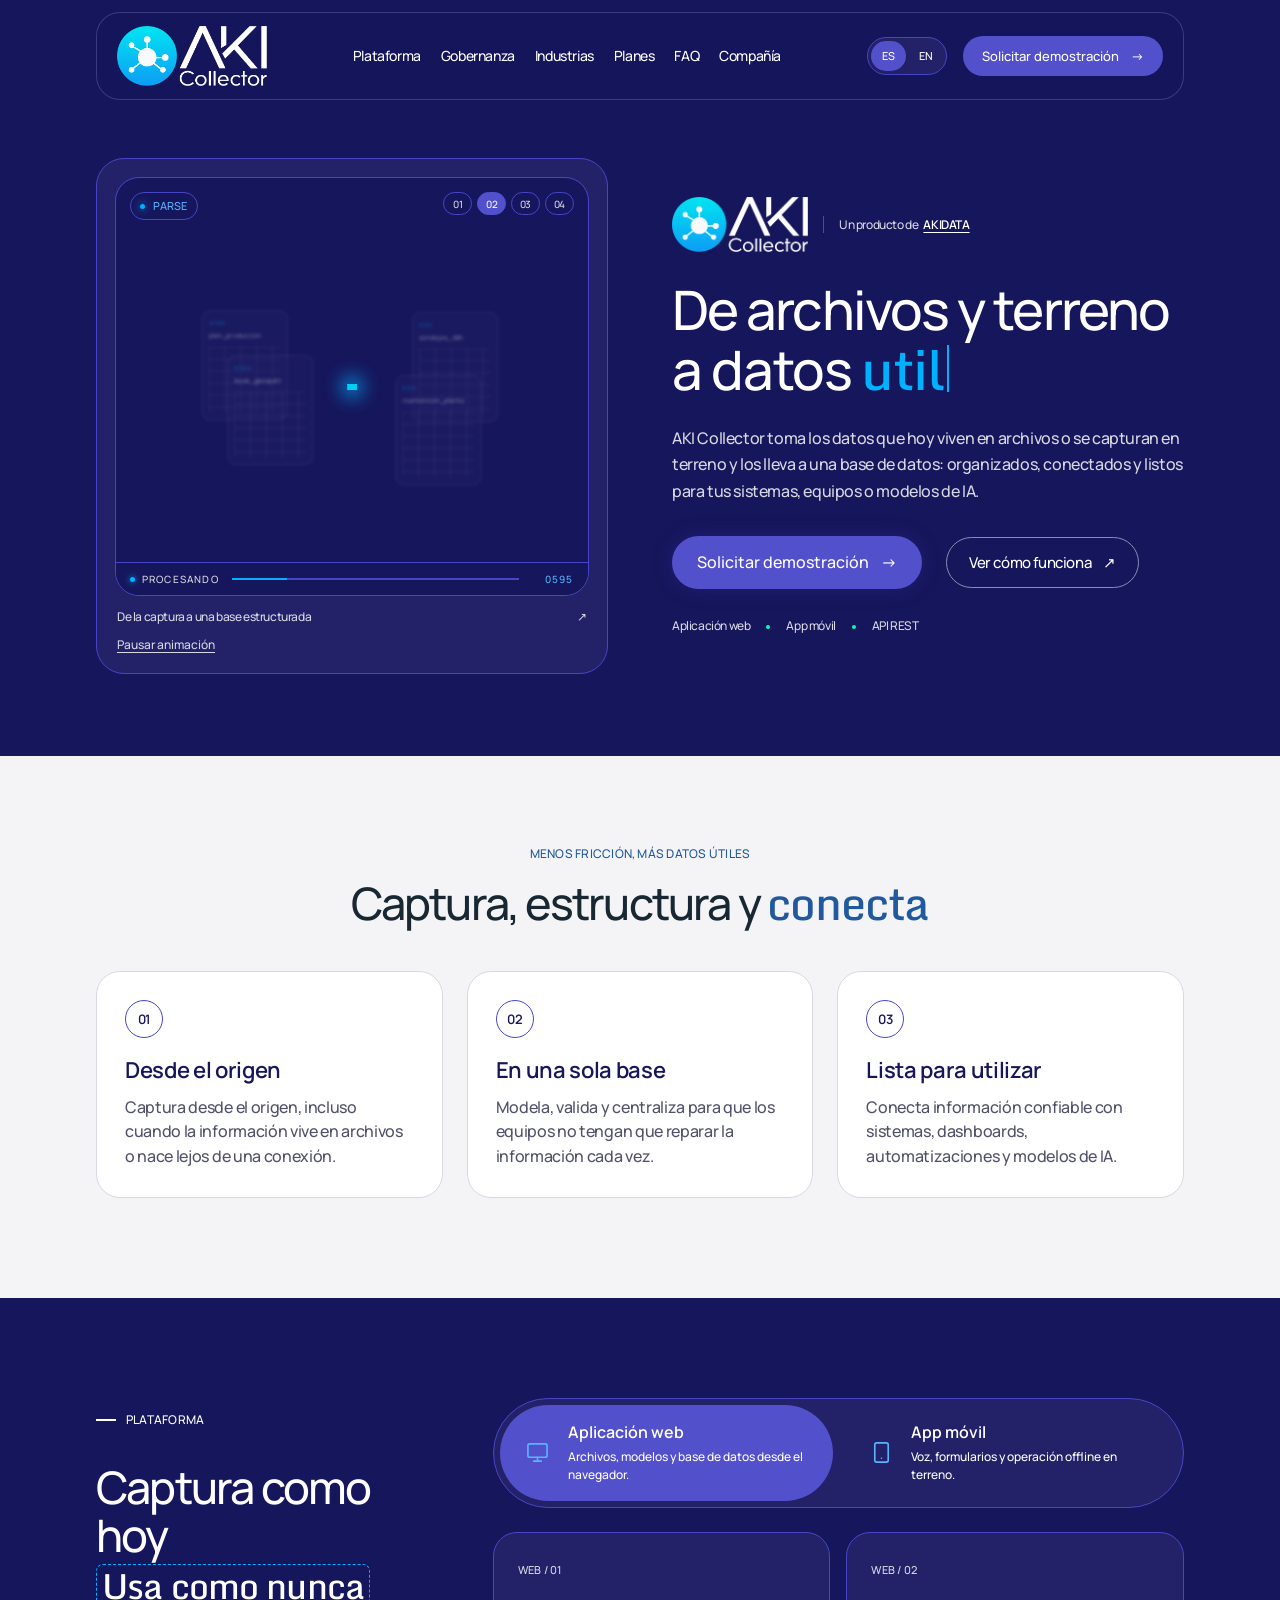
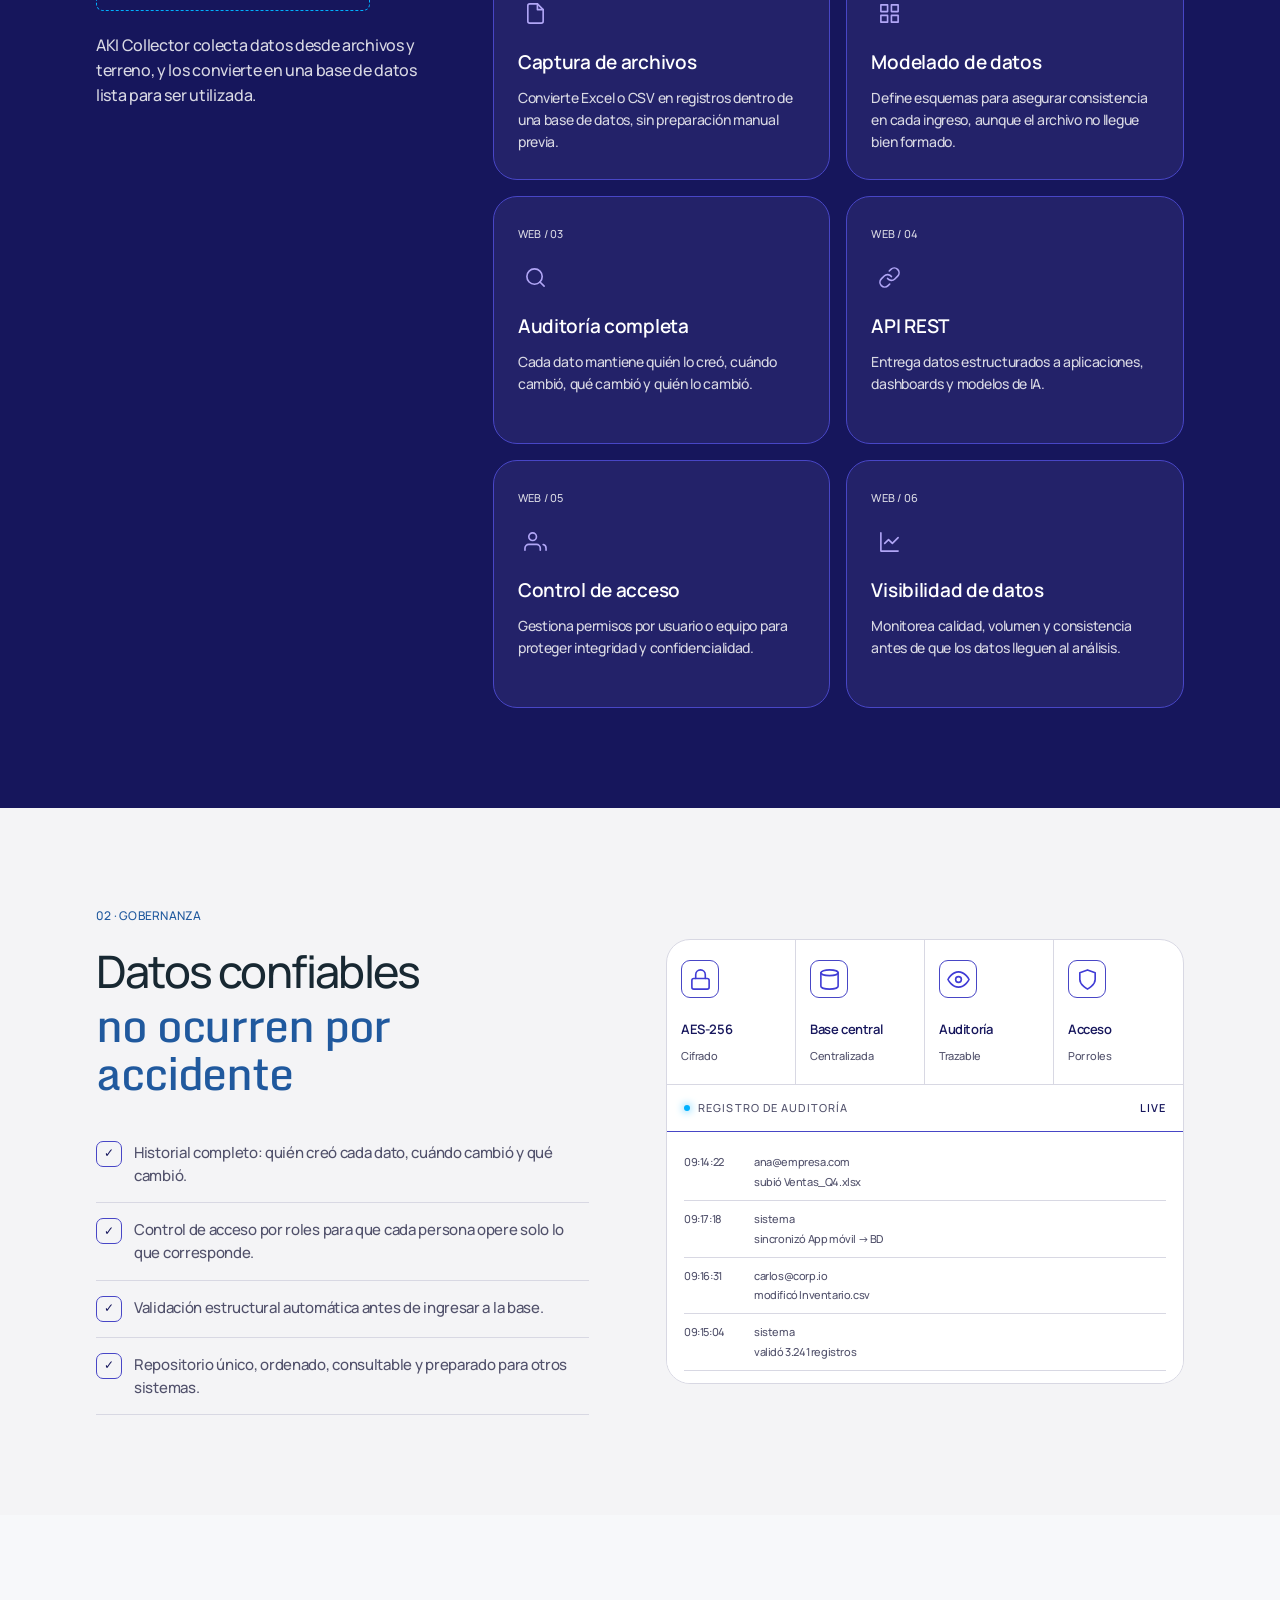
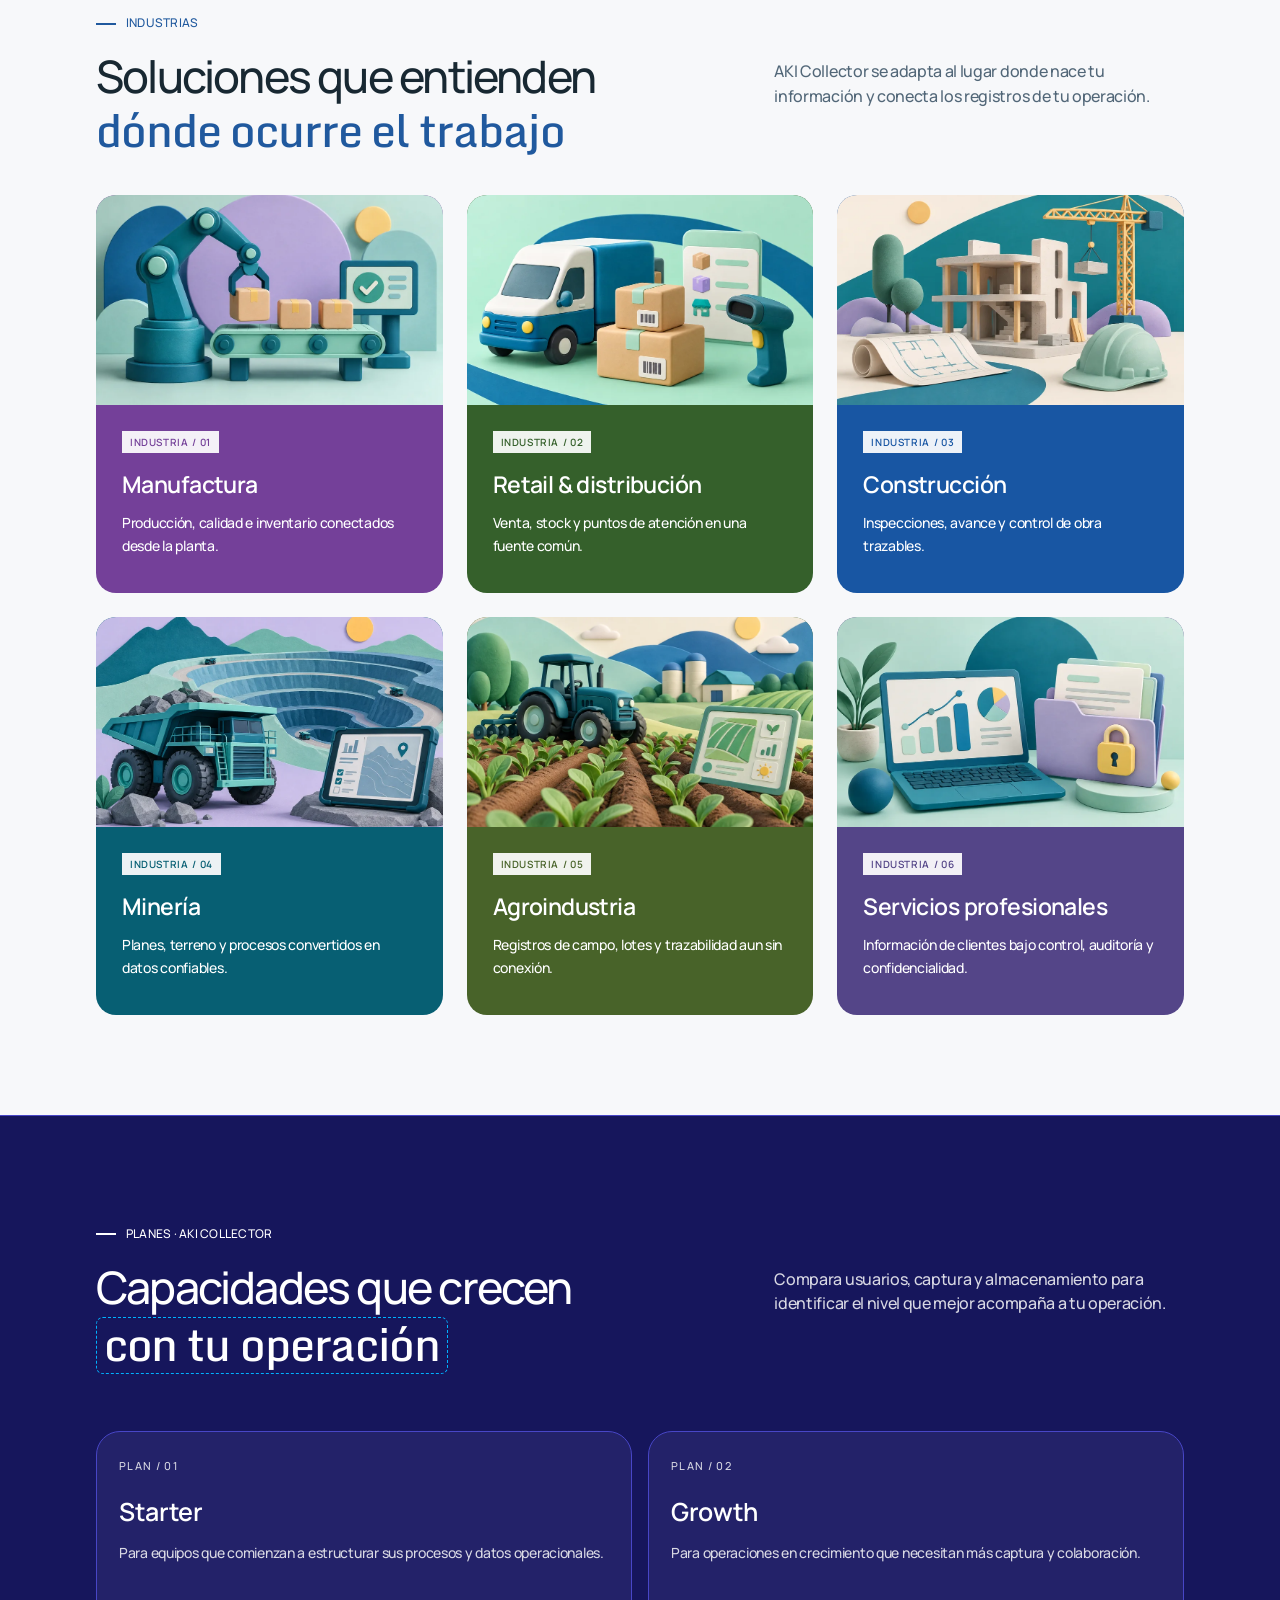
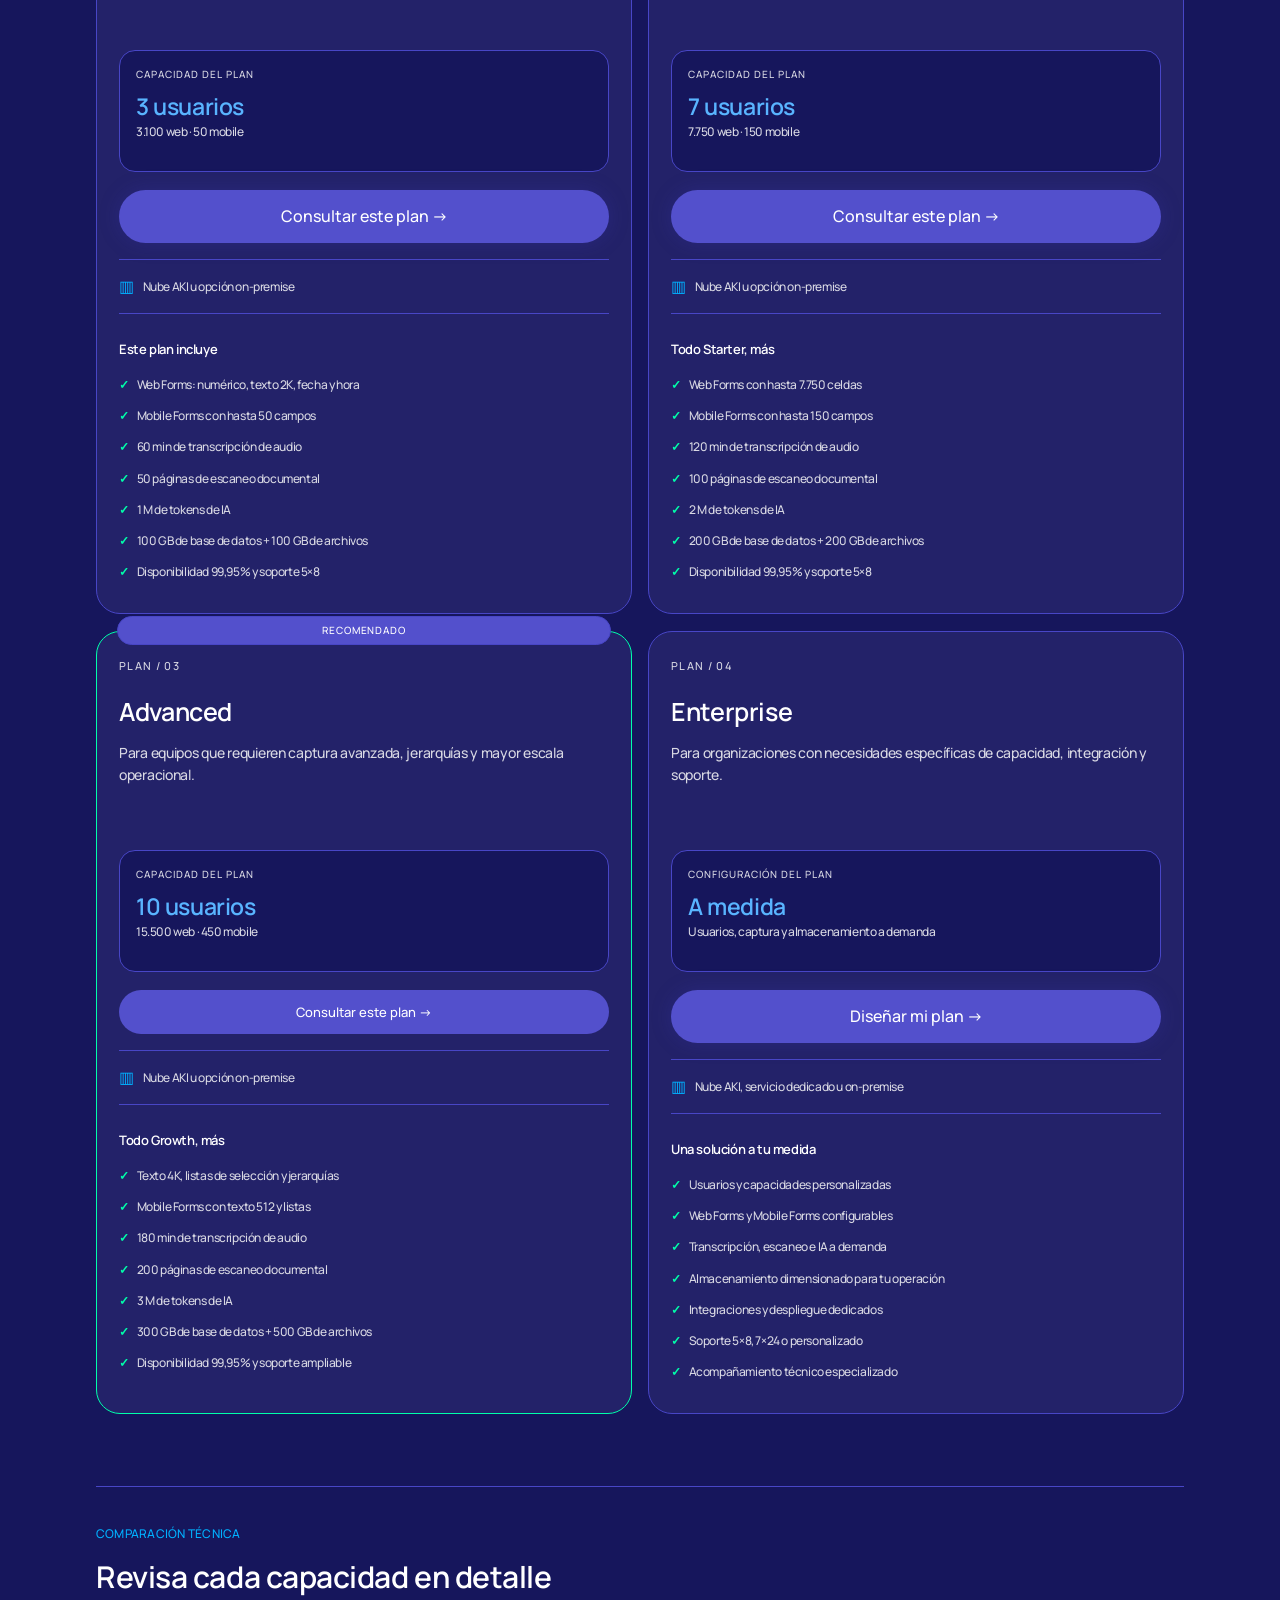
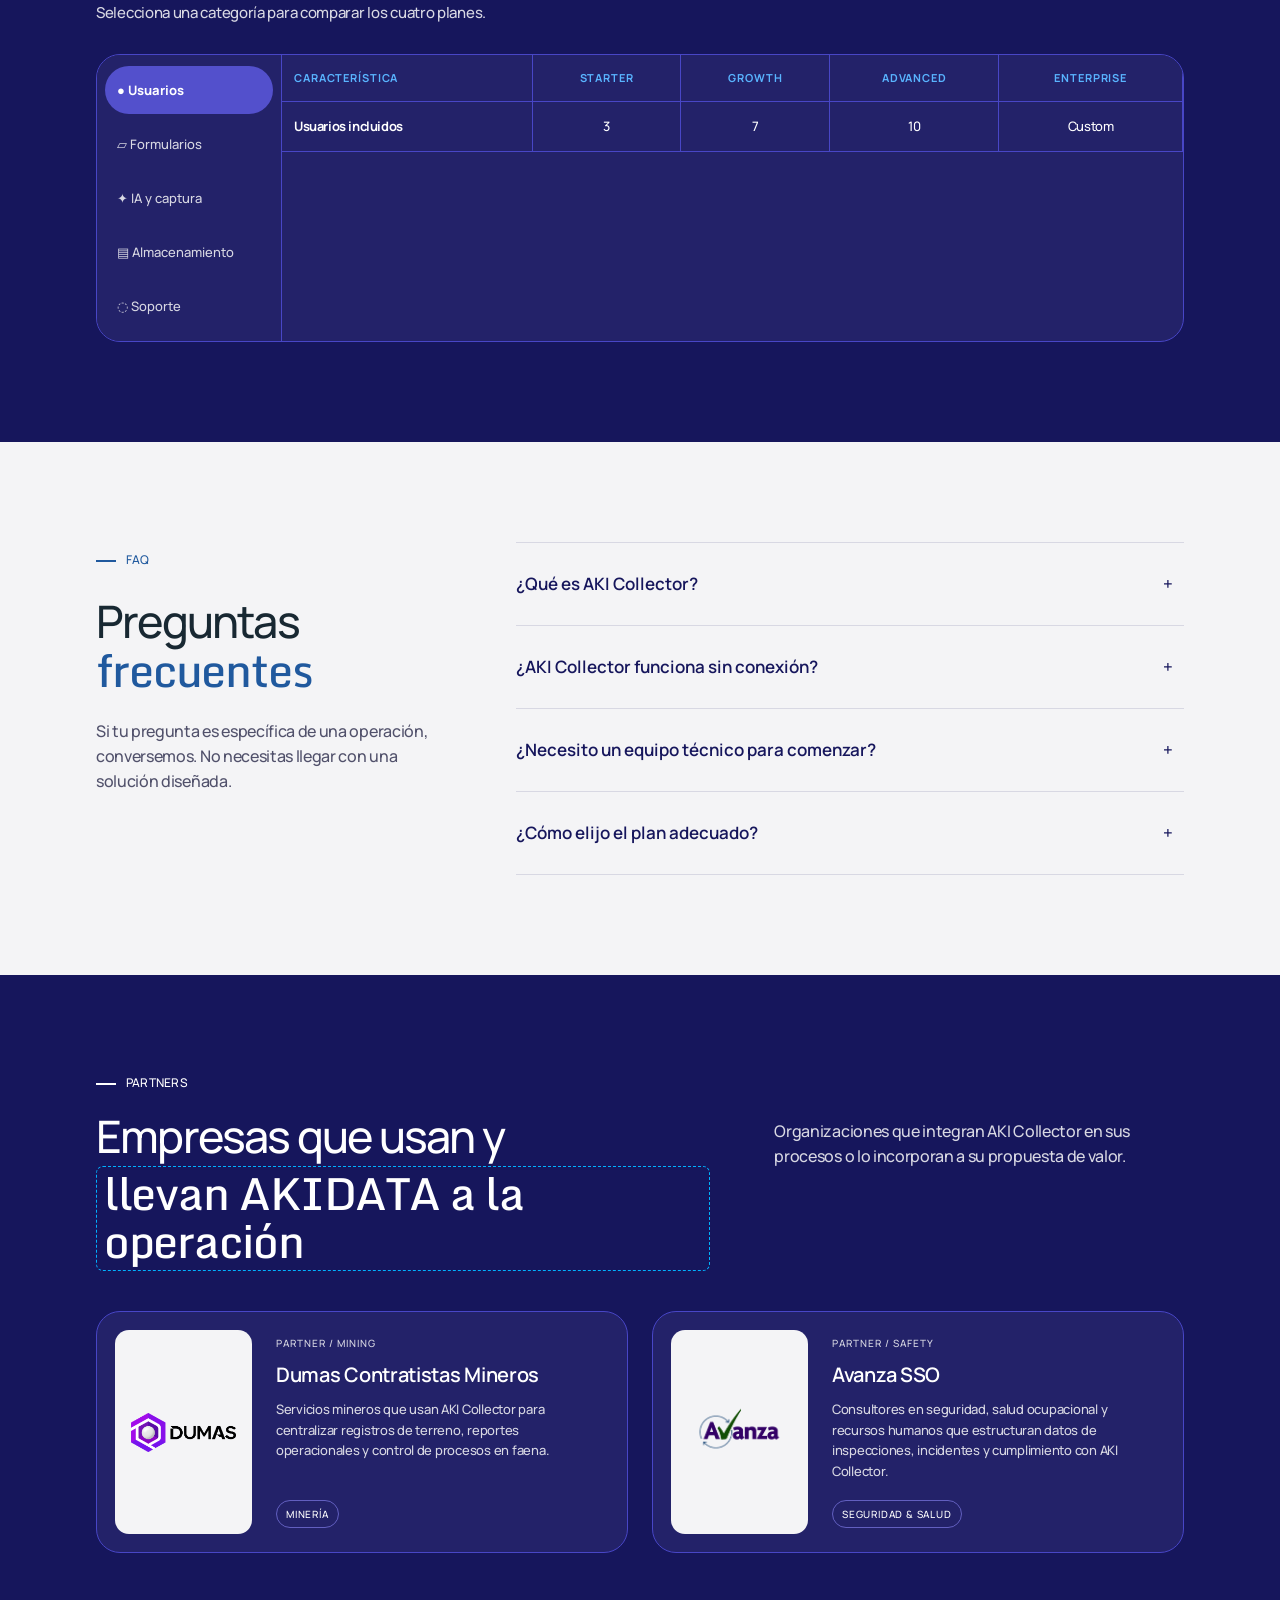
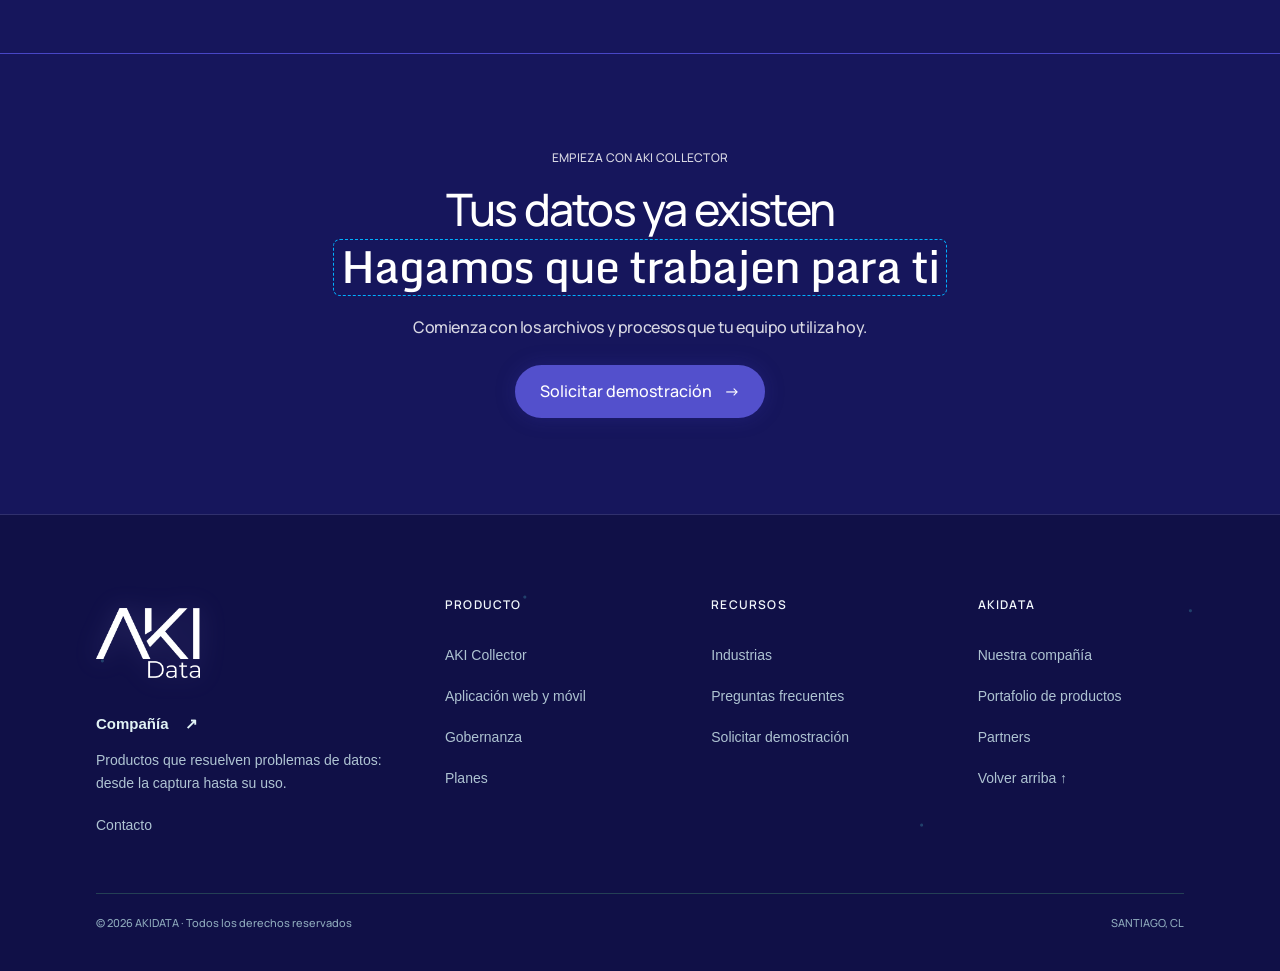
==== index.html @ 46a47e28 "readme" ====
<!DOCTYPE html>
<!-- AKIDATA v21 · Product-first · DESIGN 4 / Impilo adaptation -->
<html lang="es" data-lang="es" data-theme="mixed" data-version="v21"><head><meta charset="UTF-8"/><meta name="viewport" content="width=device-width,initial-scale=1"/><title>AKI Collector — De archivos y terreno a datos utilizables</title><meta name="description" content="AKI Collector convierte archivos y registros de terreno en una base de datos estructurada. Aplicación web y móvil, captura offline, gobernanza y planes para tu operación."/><meta name="theme-color" content="#16165c"/><meta property="og:title" content="AKI Collector · AKIDATA"/><meta property="og:type" content="website"/><meta property="og:image" content="./assets/akidata-og.png"/><link rel="icon" href="./assets/collector-favicon.svg"/><link rel="stylesheet" href="./assets/site-base.css"/><link rel="stylesheet" href="./assets/site-v18.css"/><link rel="stylesheet" href="./assets/site-v19.css"/><link rel="stylesheet" href="./assets/site-v20.css"/><link rel="stylesheet" href="./assets/site-v21.css"/></head>
<body class="product-page"><a class="skip-link" href="#mainContent"><span class="es">Saltar al contenido</span><span class="en">Skip to content</span></a><nav class="site-nav" id="siteNav" aria-label="Navegación principal / Main navigation">
  <a class="product-brand" href="#home" aria-label="AKI Collector · Inicio / Home"><img src="./assets/logo-white.png" alt="AKI Collector" width="150" height="62"/></a>
  <ul class="nav-links">
    <li><a class="nav-link" href="#platform"><span class="es">Plataforma</span><span class="en">Platform</span></a></li>
    <li><a class="nav-link" href="#governance"><span class="es">Gobernanza</span><span class="en">Governance</span></a></li>
    <li><a class="nav-link" href="#industries"><span class="es">Industrias</span><span class="en">Industries</span></a></li>
    <li><a class="nav-link" href="#plans"><span class="es">Planes</span><span class="en">Plans</span></a></li>
    <li><a class="nav-link" href="#faq">FAQ</a></li>
    <li><a class="nav-link" href="./company.html"><span class="es">Compañía</span><span class="en">Company</span></a></li>
  </ul>
  <div class="nav-actions"><div class="lang-toggle" aria-label="Idioma / Language"><button type="button" data-set-lang="es" aria-pressed="true">ES</button><button type="button" data-set-lang="en" aria-pressed="false">EN</button></div><button class="button button-green" type="button" data-open-contact><span class="es">Solicitar demostración</span><span class="en">Request a demo</span> <span aria-hidden="true">→</span></button><button class="mobile-toggle" id="mobileToggle" type="button" aria-expanded="false" aria-controls="mobileMenu" aria-label="Abrir menú / Open menu"><span></span><span></span></button></div>
  <span class="nav-progress" aria-hidden="true"><span id="navProgress"></span></span>
</nav>
<div class="mobile-menu" id="mobileMenu" hidden><div class="mobile-menu-head"><img src="./assets/logo-white.png" alt="AKI Collector"/><button type="button" id="mobileClose" aria-label="Cerrar menú / Close menu">×</button></div><div class="mobile-menu-links"><a href="#platform"><span class="es">Plataforma</span><span class="en">Platform</span> →</a><a href="#governance"><span class="es">Gobernanza</span><span class="en">Governance</span> →</a><a href="#industries"><span class="es">Industrias</span><span class="en">Industries</span> →</a><a href="#plans"><span class="es">Planes</span><span class="en">Plans</span> →</a><a href="#faq"><span class="es">FAQ</span><span class="en">FAQ</span> →</a><a href="./company.html"><span class="es">Compañía · AKIDATA</span><span class="en">Company · AKIDATA</span> →</a><a href="#partners">Partners →</a></div><button class="button button-green" type="button" data-open-contact><span class="es">Solicitar demostración</span><span class="en">Request a demo</span> <span aria-hidden="true">→</span></button></div><main id="mainContent"><section class="product-hero dark-section" id="home"><div class="page-wide hero-layout"><div class="hero-message"><div class="product-signature"><img src="./assets/logo-white.png" alt="AKI Collector"/><span><span class="es">Un producto de</span><span class="en">A product by</span> <a href="./company.html">AKIDATA</a></span></div><h1><span class="es">De archivos y terreno <em>a datos <span class="typewriter-word is-resting" data-word="utilizables"><span class="typewriter-reserve" aria-hidden="true">utilizables</span><span class="typewriter-output" aria-hidden="true">utilizables</span><span class="typewriter-accessible">utilizables</span></span></em></span><span class="en">From files and field work <em>to <span class="typewriter-word is-resting" data-word="usable"><span class="typewriter-reserve" aria-hidden="true">usable</span><span class="typewriter-output" aria-hidden="true">usable</span><span class="typewriter-accessible">usable</span></span> data</em></span></h1><p><span class="es">AKI Collector toma los datos que hoy viven en archivos o se capturan en terreno y los lleva a una base de datos: organizados, conectados y listos para tus sistemas, equipos o modelos de IA.</span><span class="en">AKI Collector takes data that lives in files or is captured in the field and moves it into a database: organized, connected, and ready for your systems, teams, or AI models.</span></p><div class="hero-actions"><button class="button button-green" type="button" data-open-contact><span class="es">Solicitar demostración</span><span class="en">Request a demo</span> <span aria-hidden="true">→</span></button><a class="text-link" href="#platform"><span class="es">Ver cómo funciona</span><span class="en">See how it works</span> <span aria-hidden="true">↗</span></a></div><div class="hero-capabilities"><span><span class="es">Aplicación web</span><span class="en">Web application</span></span><span><span class="es">App móvil</span><span class="en">Mobile app</span></span><span>API REST</span></div></div><div class="product-showcase"><div class="hero-anim reveal" id="heroAnim" aria-hidden="true">
          <div class="ha-frame">
            <div class="ha-tag"><span class="dot"></span><span id="haTagText">caos</span></div>
            <div class="ha-timeline"><div class="ha-tl-step" data-step="0"><span>01</span></div><div class="ha-tl-step" data-step="1"><span>02</span></div><div class="ha-tl-step" data-step="2"><span>03</span></div><div class="ha-tl-step" data-step="3"><span>04</span></div></div>
            <div class="ha-stage phase-0">
              <div class="ha-files"><div class="ha-file f1"><span class="ha-file-ext">xlsx</span><span class="ha-file-name">plan_produccion</span><div class="ha-file-grid"></div></div><div class="ha-file f2"><span class="ha-file-ext">csv</span><span class="ha-file-name">sondajes_ddh</span><div class="ha-file-grid"></div></div><div class="ha-file f3"><span class="ha-file-ext">xlsx</span><span class="ha-file-name">leyes_geoquim</span><div class="ha-file-grid"></div></div><div class="ha-file f4"><span class="ha-file-ext">csv</span><span class="ha-file-name">mantencion_planta</span><div class="ha-file-grid"></div></div><div class="ha-file f5"><span class="ha-file-ext">xlsx</span><span class="ha-file-name">tronaduras</span><div class="ha-file-grid"></div></div></div>
              <div class="ha-cells"></div>
              <div class="ha-table"><div class="ha-table-head"><div>id</div><div>registro</div><div>valor</div><div>área</div></div><div class="ha-table-body" id="haTableBody"></div><div class="ha-scan"></div></div>
              <div class="ha-core"></div>
            </div>
            <div class="ha-status"><div class="ha-status-left"><span class="ha-dot"></span><span class="ha-mono"><span class="es">procesando</span><span class="en">processing</span></span></div><div class="ha-progress"><div class="ha-progress-fill" id="haProg"></div></div><div class="ha-mono ha-status-right" id="haCount">0000</div></div>
          </div>
        </div>
<div class="showcase-caption"><span class="es">De la captura a una base estructurada</span><span class="en">From capture to a structured database</span> <span aria-hidden="true">↗</span></div><button type="button" class="animation-toggle" id="animationToggle" aria-pressed="false"><span class="es">Pausar animación</span><span class="en">Pause animation</span></button></div></div></section>
<section class="section light-section outcomes-section" id="solutions"><div class="page-wide"><header class="center-heading"><span class="eyebrow"><span class="es">MENOS FRICCIÓN, MÁS DATOS ÚTILES</span><span class="en">LESS FRICTION, MORE USEFUL DATA</span></span><h2><span class="es">Captura, estructura y <em>conecta</em></span><span class="en">Capture, structure, and <em>connect</em></span></h2></header><div class="outcomes-grid"><article><span class="outcome-number">01</span><h3><span class="es">Desde el origen</span><span class="en">At the source</span></h3><p><span class="es">Captura desde el origen, incluso cuando la información vive en archivos o nace lejos de una conexión.</span><span class="en">Capture at the source, even when information lives in files or begins far from a connection.</span></p></article><article><span class="outcome-number">02</span><h3><span class="es">En una sola base</span><span class="en">In one database</span></h3><p><span class="es">Modela, valida y centraliza para que los equipos no tengan que reparar la información cada vez.</span><span class="en">Model, validate, and centralize so teams do not have to repair information every time.</span></p></article><article><span class="outcome-number">03</span><h3><span class="es">Lista para utilizar</span><span class="en">Ready to use</span></h3><p><span class="es">Conecta información confiable con sistemas, dashboards, automatizaciones y modelos de IA.</span><span class="en">Connect trusted information with systems, dashboards, automation, and AI models.</span></p></article></div></div></section>
<section class="section light-section platform-section" id="platform">
      <div class="page-wide platform-layout">
        <header class="platform-heading platform-sticky reveal"><div class="section-number"><span></span><b>01</b><small class="es">PLATAFORMA</small><small class="en">PLATFORM</small></div><h2 class="es">Captura como hoy <em>Usa como nunca</em></h2><h2 class="en">Capture as today <em>Use like never before</em></h2><p class="es">AKI Collector colecta datos desde archivos y terreno, y los convierte en una base de datos lista para ser utilizada.</p><p class="en">AKI Collector collects data from files and the field, and converts it into a database ready to be used.</p></header>

        <div class="platform-content">
        <div class="platform-tabs reveal" role="tablist" aria-label="Aplicaciones / Applications">
          <button class="platform-tab active" id="platformTabWeb" type="button" role="tab" aria-selected="true" aria-controls="panel-web" data-platform-tab="web"><span class="icon-box"><svg viewBox="0 0 24 24"><rect x="2" y="3" width="20" height="14" rx="2"/><path d="M8 21h8M12 17v4"/></svg></span><span><strong class="es">Aplicación web</strong><strong class="en">Web application</strong><small class="es">Archivos, modelos y base de datos desde el navegador.</small><small class="en">Files, models, and database from the browser.</small></span><b aria-hidden="true">→</b></button>
          <button class="platform-tab" id="platformTabMobile" type="button" role="tab" aria-selected="false" aria-controls="panel-mobile" data-platform-tab="mobile" tabindex="-1"><span class="icon-box"><svg viewBox="0 0 24 24"><rect x="5" y="2" width="14" height="20" rx="2"/><line x1="12" y1="18" x2="12.01" y2="18"/></svg></span><span><strong class="es">App móvil</strong><strong class="en">Mobile app</strong><small class="es">Voz, formularios y operación offline en terreno.</small><small class="en">Voice, forms, and offline field operation.</small></span><b aria-hidden="true">→</b></button>
        </div>

        <div class="feature-panel feature-grid" id="panel-web" role="tabpanel" aria-labelledby="platformTabWeb">
          <article class="feature-card reveal"><span class="feature-code">WEB / 01</span><div class="feature-icon"><svg viewBox="0 0 24 24"><path d="M14 2H6a2 2 0 00-2 2v16a2 2 0 002 2h12a2 2 0 002-2V8z"/><polyline points="14 2 14 8 20 8"/></svg></div><h3 class="es">Captura de archivos</h3><h3 class="en">File capture</h3><p class="es">Convierte Excel o CSV en registros dentro de una base de datos, sin preparación manual previa.</p><p class="en">Turn Excel or CSV files into database records without prior manual preparation.</p></article>
          <article class="feature-card reveal"><span class="feature-code">WEB / 02</span><div class="feature-icon"><svg viewBox="0 0 24 24"><rect x="3" y="3" width="7" height="7"/><rect x="14" y="3" width="7" height="7"/><rect x="14" y="14" width="7" height="7"/><rect x="3" y="14" width="7" height="7"/></svg></div><h3 class="es">Modelado de datos</h3><h3 class="en">Data modeling</h3><p class="es">Define esquemas para asegurar consistencia en cada ingreso, aunque el archivo no llegue bien formado.</p><p class="en">Define schemas to ensure consistency in every input, even when files arrive poorly formed.</p></article>
          <article class="feature-card reveal"><span class="feature-code">WEB / 03</span><div class="feature-icon"><svg viewBox="0 0 24 24"><circle cx="11" cy="11" r="8"/><line x1="21" y1="21" x2="16.65" y2="16.65"/></svg></div><h3 class="es">Auditoría completa</h3><h3 class="en">Full audit trail</h3><p class="es">Cada dato mantiene quién lo creó, cuándo cambió, qué cambió y quién lo cambió.</p><p class="en">Every data point keeps who created it, when it changed, what changed, and who changed it.</p></article>
          <article class="feature-card reveal"><span class="feature-code">WEB / 04</span><div class="feature-icon"><svg viewBox="0 0 24 24"><path d="M10 13a5 5 0 007.54.54l3-3a5 5 0 00-7.07-7.07l-1.72 1.71"/><path d="M14 11a5 5 0 00-7.54-.54l-3 3a5 5 0 007.07 7.07l1.71-1.71"/></svg></div><h3>API REST</h3><p class="es">Entrega datos estructurados a aplicaciones, dashboards y modelos de IA.</p><p class="en">Deliver structured data to applications, dashboards, and AI models.</p></article>
          <article class="feature-card reveal"><span class="feature-code">WEB / 05</span><div class="feature-icon"><svg viewBox="0 0 24 24"><path d="M17 21v-2a4 4 0 00-4-4H5a4 4 0 00-4 4v2"/><circle cx="9" cy="7" r="4"/><path d="M23 21v-2a4 4 0 00-3-3.87"/></svg></div><h3 class="es">Control de acceso</h3><h3 class="en">Access control</h3><p class="es">Gestiona permisos por usuario o equipo para proteger integridad y confidencialidad.</p><p class="en">Manage permissions by user or team to protect integrity and confidentiality.</p></article>
          <article class="feature-card reveal"><span class="feature-code">WEB / 06</span><div class="feature-icon"><svg viewBox="0 0 24 24"><path d="M3 3v19h18"/><path d="M7 14l4-4 4 4 6-6"/></svg></div><h3 class="es">Visibilidad de datos</h3><h3 class="en">Data visibility</h3><p class="es">Monitorea calidad, volumen y consistencia antes de que los datos lleguen al análisis.</p><p class="en">Monitor quality, volume, and consistency before data reaches analytics.</p></article>
        </div>

        <div class="feature-panel feature-grid" id="panel-mobile" role="tabpanel" aria-labelledby="platformTabMobile" hidden>
          <article class="feature-card"><span class="feature-code">MOB / 01</span><div class="feature-icon"><svg viewBox="0 0 24 24"><path d="M12 2a3 3 0 00-3 3v7a3 3 0 006 0V5a3 3 0 00-3-3z"/><path d="M19 10v2a7 7 0 01-14 0v-2M12 19v4M8 23h8"/></svg></div><h3 class="es">Captura en terreno</h3><h3 class="en">Field capture</h3><p class="es">Registra datos directamente desde el origen de la operación y evita pérdida o retraso.</p><p class="en">Record data directly at the operational source and avoid loss or delay.</p></article>
          <article class="feature-card"><span class="feature-code">MOB / 02</span><div class="feature-icon"><svg viewBox="0 0 24 24"><path d="M12 2a3 3 0 00-3 3v7a3 3 0 006 0V5a3 3 0 00-3-3z"/><path d="M19 10v2a7 7 0 01-14 0v-2"/></svg></div><h3 class="es">Entrada por voz con IA</h3><h3 class="en">AI voice input</h3><p class="es">Describe lo que ocurre y AKI lo transforma en datos estructurados según el esquema.</p><p class="en">Describe what happens and AKI turns it into structured data according to the schema.</p></article>
          <article class="feature-card"><span class="feature-code">MOB / 03</span><div class="feature-icon"><svg viewBox="0 0 24 24"><path d="M1 9l2-2 2 2M5 7v3a4 4 0 004 4h6M23 15l-2 2-2-2M19 17v-3a4 4 0 00-4-4H9"/></svg></div><h3 class="es">Operación offline</h3><h3 class="en">Offline operation</h3><p class="es">Captura sin conexión y sincroniza cuando vuelve la señal, incluso en zonas remotas.</p><p class="en">Capture without a connection and sync when the signal returns, even in remote areas.</p></article>
          <article class="feature-card"><span class="feature-code">MOB / 04</span><div class="feature-icon"><svg viewBox="0 0 24 24"><path d="M22 11.08V12a10 10 0 11-5.93-9.14"/><polyline points="22 4 12 14.01 9 11.01"/></svg></div><h3 class="es">Validación en origen</h3><h3 class="en">Source validation</h3><p class="es">Evita que errores o inconsistencias lleguen a la base de datos central.</p><p class="en">Prevent errors or inconsistencies from reaching the central database.</p></article>
          <article class="feature-card"><span class="feature-code">MOB / 05</span><div class="feature-icon"><svg viewBox="0 0 24 24"><path d="M18 8A6 6 0 006 8c0 7-3 9-3 9h18s-3-2-3-9"/><path d="M13.73 21a2 2 0 01-3.46 0"/></svg></div><h3 class="es">Sincronización automática</h3><h3 class="en">Automatic sync</h3><p class="es">Envía los registros al sistema central cuando hay conexión, sin pasos manuales.</p><p class="en">Send records to the central system when connected, without manual steps.</p></article>
          <article class="feature-card"><span class="feature-code">MOB / 06</span><div class="feature-icon"><svg viewBox="0 0 24 24"><path d="M21 16V8a2 2 0 00-1-1.73l-7-4a2 2 0 00-2 0l-7 4A2 2 0 003 8v8a2 2 0 001 1.73l7 4a2 2 0 002 0l7-4A2 2 0 0021 16z"/><line x1="12" y1="22" x2="12" y2="12"/></svg></div><h3 class="es">Contexto de captura</h3><h3 class="en">Capture context</h3><p class="es">Agrega imágenes, archivos o ubicación GPS para conservar la situación completa.</p><p class="en">Add images, files, or GPS location to preserve the complete situation.</p></article>
        </div>
        </div>
      </div>
    </section>
<section class="section dark-section governance-section" id="governance">
      <div class="page-wide governance-grid">
        <div class="governance-copy reveal"><span class="section-dark-number"><span class="es">02 · GOBERNANZA</span><span class="en">02 · GOVERNANCE</span></span><h2 class="es">Datos confiables <em>no ocurren por accidente</em></h2><h2 class="en">Reliable data <em>does not happen by accident</em></h2><ul class="governance-list"><li><span>✓</span><p class="es">Historial completo: quién creó cada dato, cuándo cambió y qué cambió.</p><p class="en">Complete history: who created each data point, when it changed, and what changed.</p></li><li><span>✓</span><p class="es">Control de acceso por roles para que cada persona opere solo lo que corresponde.</p><p class="en">Role-based access so each person only operates what they are assigned.</p></li><li><span>✓</span><p class="es">Validación estructural automática antes de ingresar a la base.</p><p class="en">Automatic structural validation before entering the database.</p></li><li><span>✓</span><p class="es">Repositorio único, ordenado, consultable y preparado para otros sistemas.</p><p class="en">A single, ordered, queryable repository ready for other systems.</p></li></ul></div>
        <div class="governance-console reveal">
          <div class="trust-grid"><div><span class="trust-icon"><svg viewBox="0 0 24 24"><rect x="3" y="11" width="18" height="11" rx="2"/><path d="M7 11V7a5 5 0 0110 0v4"/></svg></span><strong>AES-256</strong><small class="es">Cifrado</small><small class="en">Encrypted</small></div><div><span class="trust-icon"><svg viewBox="0 0 24 24"><ellipse cx="12" cy="5" rx="9" ry="3"/><path d="M3 5v14c0 1.66 4 3 9 3s9-1.34 9-3V5"/></svg></span><strong class="es">Base central</strong><strong class="en">Central database</strong><small class="es">Centralizada</small><small class="en">Centralized</small></div><div><span class="trust-icon"><svg viewBox="0 0 24 24"><path d="M1 12s4-8 11-8 11 8 11 8-4 8-11 8-11-8-11-8z"/><circle cx="12" cy="12" r="3"/></svg></span><strong class="es">Auditoría</strong><strong class="en">Audit</strong><small class="es">Trazable</small><small class="en">Traceable</small></div><div><span class="trust-icon"><svg viewBox="0 0 24 24"><path d="M12 22s8-4 8-10V5l-8-3-8 3v7c0 6 8 10 8 10z"/></svg></span><strong class="es">Acceso</strong><strong class="en">Access</strong><small class="es">Por roles</small><small class="en">Role-based</small></div></div>
          <div class="audit-box"><div class="audit-head"><span><i></i><span class="es">Registro de auditoría</span><span class="en">Audit trail</span></span><b>LIVE</b></div><div class="audit-feed" id="auditFeed"></div></div>
        </div>
      </div>
    </section>
<section class="section light-section industries-section" id="industries">
      <div class="page-wide">
        <header class="section-header left-header scroll-drift reveal">
          <div class="section-number"><span></span><b>03</b><small class="es">INDUSTRIAS</small><small class="en">INDUSTRIES</small></div>
          <h2 class="es">Soluciones que entienden <em>dónde ocurre el trabajo</em></h2>
          <h2 class="en">Solutions that understand <em>where the work happens</em></h2>
          <p class="es">AKI Collector se adapta al lugar donde nace tu información y conecta los registros de tu operación.</p>
          <p class="en">AKI Collector adapts to where your information originates and connects your operational records.</p>
        </header>

        <div class="industry-table-scene reveal">
          <div class="industry-stories">
            <article class="industry-story industry-manufacturing"><div class="industry-media"><img src="./assets/industry-manufacturing.webp" alt="" width="960" height="640" loading="lazy" decoding="async"/></div><div class="industry-story-body"><span class="industry-label"><span class="es">INDUSTRIA</span><span class="en">INDUSTRY</span> / 01</span><h3 class="es">Manufactura</h3><h3 class="en">Manufacturing</h3><p class="es">Producción, calidad e inventario conectados desde la planta.</p><p class="en">Production, quality, and inventory connected from the plant.</p></div></article>
            <article class="industry-story industry-retail"><div class="industry-media"><img src="./assets/industry-retail.webp" alt="" width="960" height="640" loading="lazy" decoding="async"/></div><div class="industry-story-body"><span class="industry-label"><span class="es">INDUSTRIA</span><span class="en">INDUSTRY</span> / 02</span><h3>Retail &amp; <span class="es">distribución</span><span class="en">distribution</span></h3><p class="es">Venta, stock y puntos de atención en una fuente común.</p><p class="en">Sales, stock, and service points in one common source.</p></div></article>
            <article class="industry-story industry-construction"><div class="industry-media"><img src="./assets/industry-construction.webp" alt="" width="960" height="640" loading="lazy" decoding="async"/></div><div class="industry-story-body"><span class="industry-label"><span class="es">INDUSTRIA</span><span class="en">INDUSTRY</span> / 03</span><h3 class="es">Construcción</h3><h3 class="en">Construction</h3><p class="es">Inspecciones, avance y control de obra trazables.</p><p class="en">Traceable inspections, progress, and site control.</p></div></article>
            <article class="industry-story industry-mining"><div class="industry-media"><img src="./assets/industry-mining.webp" alt="" width="960" height="640" loading="lazy" decoding="async"/></div><div class="industry-story-body"><span class="industry-label"><span class="es">INDUSTRIA</span><span class="en">INDUSTRY</span> / 04</span><h3 class="es">Minería</h3><h3 class="en">Mining</h3><p class="es">Planes, terreno y procesos convertidos en datos confiables.</p><p class="en">Plans, field work, and processes turned into trusted data.</p></div></article>
            <article class="industry-story industry-agriculture"><div class="industry-media"><img src="./assets/industry-agriculture.webp" alt="" width="960" height="640" loading="lazy" decoding="async"/></div><div class="industry-story-body"><span class="industry-label"><span class="es">INDUSTRIA</span><span class="en">INDUSTRY</span> / 05</span><h3 class="es">Agroindustria</h3><h3 class="en">Agribusiness</h3><p class="es">Registros de campo, lotes y trazabilidad aun sin conexión.</p><p class="en">Field records, lots, and traceability even without connectivity.</p></div></article>
            <article class="industry-story industry-services"><div class="industry-media"><img src="./assets/industry-services.webp" alt="" width="960" height="640" loading="lazy" decoding="async"/></div><div class="industry-story-body"><span class="industry-label"><span class="es">INDUSTRIA</span><span class="en">INDUSTRY</span> / 06</span><h3 class="es">Servicios profesionales</h3><h3 class="en">Professional services</h3><p class="es">Información de clientes bajo control, auditoría y confidencialidad.</p><p class="en">Client information under control, audit, and confidentiality.</p></div></article>
          </div>
        </div>
      </div>
    </section>
<section class="section dark-section plans-section" id="plans">
      <div class="page-wide">
        <header class="section-header plans-heading scroll-drift reveal"><div class="section-number"><span></span><b>04</b><small class="es">PLANES · AKI COLLECTOR</small><small class="en">PLANS · AKI COLLECTOR</small></div><h2 class="es">Capacidades que crecen <em>con tu operación</em></h2><h2 class="en">Capabilities that grow <em>with your operation</em></h2><p class="es">Compara usuarios, captura y almacenamiento para identificar el nivel que mejor acompaña a tu operación.</p><p class="en">Compare users, capture, and storage to identify the level that best supports your operation.</p></header>
        <div class="plan-grid">
          <article class="plan-card reveal"><span class="plan-code">PLAN / 01</span><h3>Starter</h3><p class="es">Para equipos que comienzan a estructurar sus procesos y datos operacionales.</p><p class="en">For teams starting to structure their operational processes and data.</p><div class="plan-capacity"><small class="es">CAPACIDAD DEL PLAN</small><small class="en">PLAN CAPACITY</small><strong><span class="es">3 usuarios</span><span class="en">3 users</span></strong><span>3.100 web · 50 mobile</span></div><button type="button" class="plan-button" data-open-contact><span class="es">Consultar este plan</span><span class="en">Ask about this plan</span> →</button><div class="plan-deployment"><span aria-hidden="true">▥</span><span class="es">Nube AKI u opción on-premise</span><span class="en">AKI cloud or on-premise option</span></div><h4 class="es">Este plan incluye</h4><h4 class="en">This plan includes</h4><ul><li><span class="es">Web Forms: numérico, texto 2K, fecha y hora</span><span class="en">Web Forms: numeric, 2K text, date and time</span></li><li><span class="es">Mobile Forms con hasta 50 campos</span><span class="en">Mobile Forms with up to 50 fields</span></li><li><span class="es">60 min de transcripción de audio</span><span class="en">60 min of audio transcription</span></li><li><span class="es">50 páginas de escaneo documental</span><span class="en">50 pages of document scanning</span></li><li><span class="es">1 M de tokens de IA</span><span class="en">1 M AI tokens</span></li><li><span class="es">100 GB de base de datos + 100 GB de archivos</span><span class="en">100 GB database + 100 GB files</span></li><li><span class="es">Disponibilidad 99,95% y soporte 5×8</span><span class="en">99.95% availability and 5×8 support</span></li></ul></article>
          <article class="plan-card reveal"><span class="plan-code">PLAN / 02</span><h3>Growth</h3><p class="es">Para operaciones en crecimiento que necesitan más captura y colaboración.</p><p class="en">For growing operations requiring more capture and collaboration.</p><div class="plan-capacity"><small class="es">CAPACIDAD DEL PLAN</small><small class="en">PLAN CAPACITY</small><strong><span class="es">7 usuarios</span><span class="en">7 users</span></strong><span>7.750 web · 150 mobile</span></div><button type="button" class="plan-button" data-open-contact><span class="es">Consultar este plan</span><span class="en">Ask about this plan</span> →</button><div class="plan-deployment"><span aria-hidden="true">▥</span><span class="es">Nube AKI u opción on-premise</span><span class="en">AKI cloud or on-premise option</span></div><h4 class="es">Todo Starter, más</h4><h4 class="en">Everything in Starter, plus</h4><ul><li><span class="es">Web Forms con hasta 7.750 celdas</span><span class="en">Web Forms with up to 7,750 cells</span></li><li><span class="es">Mobile Forms con hasta 150 campos</span><span class="en">Mobile Forms with up to 150 fields</span></li><li><span class="es">120 min de transcripción de audio</span><span class="en">120 min of audio transcription</span></li><li><span class="es">100 páginas de escaneo documental</span><span class="en">100 pages of document scanning</span></li><li><span class="es">2 M de tokens de IA</span><span class="en">2 M AI tokens</span></li><li><span class="es">200 GB de base de datos + 200 GB de archivos</span><span class="en">200 GB database + 200 GB files</span></li><li><span class="es">Disponibilidad 99,95% y soporte 5×8</span><span class="en">99.95% availability and 5×8 support</span></li></ul></article>
          <article class="plan-card plan-featured reveal"><span class="plan-badge es">RECOMENDADO</span><span class="plan-badge en">RECOMMENDED</span><span class="plan-code">PLAN / 03</span><h3>Advanced</h3><p class="es">Para equipos que requieren captura avanzada, jerarquías y mayor escala operacional.</p><p class="en">For teams requiring advanced capture, hierarchies, and greater operational scale.</p><div class="plan-capacity"><small class="es">CAPACIDAD DEL PLAN</small><small class="en">PLAN CAPACITY</small><strong><span class="es">10 usuarios</span><span class="en">10 users</span></strong><span>15.500 web · 450 mobile</span></div><button type="button" class="plan-button" data-open-contact><span class="es">Consultar este plan</span><span class="en">Ask about this plan</span> →</button><div class="plan-deployment"><span aria-hidden="true">▥</span><span class="es">Nube AKI u opción on-premise</span><span class="en">AKI cloud or on-premise option</span></div><h4 class="es">Todo Growth, más</h4><h4 class="en">Everything in Growth, plus</h4><ul><li><span class="es">Texto 4K, listas de selección y jerarquías</span><span class="en">4K text, selection lists, and hierarchies</span></li><li><span class="es">Mobile Forms con texto 512 y listas</span><span class="en">Mobile Forms with 512 text and lists</span></li><li><span class="es">180 min de transcripción de audio</span><span class="en">180 min of audio transcription</span></li><li><span class="es">200 páginas de escaneo documental</span><span class="en">200 pages of document scanning</span></li><li><span class="es">3 M de tokens de IA</span><span class="en">3 M AI tokens</span></li><li><span class="es">300 GB de base de datos + 500 GB de archivos</span><span class="en">300 GB database + 500 GB files</span></li><li><span class="es">Disponibilidad 99,95% y soporte ampliable</span><span class="en">99.95% availability and extendable support</span></li></ul></article>
          <article class="plan-card reveal"><span class="plan-code">PLAN / 04</span><h3>Enterprise</h3><p class="es">Para organizaciones con necesidades específicas de capacidad, integración y soporte.</p><p class="en">For organizations with specific capacity, integration, and support needs.</p><div class="plan-capacity"><small class="es">CONFIGURACIÓN DEL PLAN</small><small class="en">PLAN CONFIGURATION</small><strong><span class="es">A medida</span><span class="en">Custom</span></strong><span class="es">Usuarios, captura y almacenamiento a demanda</span><span class="en">Users, capture, and storage on demand</span></div><button type="button" class="plan-button" data-open-contact><span class="es">Diseñar mi plan</span><span class="en">Design my plan</span> →</button><div class="plan-deployment"><span aria-hidden="true">▥</span><span class="es">Nube AKI, servicio dedicado u on-premise</span><span class="en">AKI cloud, dedicated service, or on-premise</span></div><h4 class="es">Una solución a tu medida</h4><h4 class="en">A solution shaped for you</h4><ul><li><span class="es">Usuarios y capacidades personalizadas</span><span class="en">Custom users and capacities</span></li><li><span class="es">Web Forms y Mobile Forms configurables</span><span class="en">Configurable Web Forms and Mobile Forms</span></li><li><span class="es">Transcripción, escaneo e IA a demanda</span><span class="en">Transcription, scanning, and AI on demand</span></li><li><span class="es">Almacenamiento dimensionado para tu operación</span><span class="en">Storage sized for your operation</span></li><li><span class="es">Integraciones y despliegue dedicados</span><span class="en">Dedicated integrations and deployment</span></li><li><span class="es">Soporte 5×8, 7×24 o personalizado</span><span class="en">5×8, 7×24, or custom support</span></li><li><span class="es">Acompañamiento técnico especializado</span><span class="en">Specialized technical guidance</span></li></ul></article>
        </div>

        <div class="comparison-intro reveal"><span class="mono es">COMPARACIÓN TÉCNICA</span><span class="mono en">TECHNICAL COMPARISON</span><h3 class="es">Revisa cada capacidad en detalle</h3><h3 class="en">Review every capability in detail</h3><p class="es">Selecciona una categoría para comparar los cuatro planes.</p><p class="en">Select a category to compare all four plans.</p></div>
        <div class="plan-comparison reveal">
          <div class="plan-tabs" role="tablist" aria-label="Categorías de planes / Plan categories"><button class="plan-tab active" type="button" role="tab" id="plan-tab-users" aria-selected="true" aria-controls="plan-panel-users" data-plan-tab="users">● <span class="es">Usuarios</span><span class="en">Users</span></button><button class="plan-tab" type="button" role="tab" id="plan-tab-forms" aria-selected="false" aria-controls="plan-panel-forms" data-plan-tab="forms" tabindex="-1">▱ <span class="es">Formularios</span><span class="en">Forms</span></button><button class="plan-tab" type="button" role="tab" id="plan-tab-ai" aria-selected="false" aria-controls="plan-panel-ai" data-plan-tab="ai" tabindex="-1">✦ <span class="es">IA y captura</span><span class="en">AI &amp; capture</span></button><button class="plan-tab" type="button" role="tab" id="plan-tab-storage" aria-selected="false" aria-controls="plan-panel-storage" data-plan-tab="storage" tabindex="-1">▤ <span class="es">Almacenamiento</span><span class="en">Storage</span></button><button class="plan-tab" type="button" role="tab" id="plan-tab-support" aria-selected="false" aria-controls="plan-panel-support" data-plan-tab="support" tabindex="-1">◌ <span class="es">Soporte</span><span class="en">Support</span></button></div>
          <div class="plan-panel" id="plan-panel-users" role="tabpanel" aria-labelledby="plan-tab-users"><div class="table-scroll"><table><thead><tr><th><span class="es">Característica</span><span class="en">Feature</span></th><th>Starter</th><th>Growth</th><th>Advanced</th><th>Enterprise</th></tr></thead><tbody><tr><th><span class="es">Usuarios incluidos</span><span class="en">Included users</span></th><td>3</td><td>7</td><td>10</td><td>Custom</td></tr></tbody></table></div></div>
          <div class="plan-panel" id="plan-panel-forms" role="tabpanel" aria-labelledby="plan-tab-forms" hidden><div class="table-scroll"><table><thead><tr><th><span class="es">Característica</span><span class="en">Feature</span></th><th>Starter</th><th>Growth</th><th>Advanced</th><th>Enterprise</th></tr></thead><tbody><tr class="table-group"><th colspan="5">Web Forms</th></tr><tr><th><span class="es">Máximo de celdas</span><span class="en">Maximum cells</span></th><td>3.100</td><td>7.750</td><td>15.500</td><td>Custom</td></tr><tr><th><span class="es">Texto 2K</span><span class="en">2K text</span></th><td>✓</td><td>✓</td><td>✓</td><td>Custom</td></tr><tr><th><span class="es">Texto 4K y listas</span><span class="en">4K text and lists</span></th><td>—</td><td>—</td><td>✓</td><td>Custom</td></tr><tr class="table-group"><th colspan="5">Mobile Forms</th></tr><tr><th><span class="es">Máximo de campos</span><span class="en">Maximum fields</span></th><td>50</td><td>150</td><td>450</td><td>Custom</td></tr><tr><th><span class="es">Texto 512 y listas</span><span class="en">512 text and lists</span></th><td>—</td><td>—</td><td>✓</td><td>Custom</td></tr></tbody></table></div></div>
          <div class="plan-panel" id="plan-panel-ai" role="tabpanel" aria-labelledby="plan-tab-ai" hidden><div class="table-scroll"><table><thead><tr><th><span class="es">Característica</span><span class="en">Feature</span></th><th>Starter</th><th>Growth</th><th>Advanced</th><th>Enterprise</th></tr></thead><tbody><tr><th><span class="es">Transcripción de audio</span><span class="en">Audio transcription</span></th><td>60 min</td><td>120 min</td><td>180 min</td><td>Custom</td></tr><tr><th><span class="es">Escaneo de documentos</span><span class="en">Document scanning</span></th><td>50</td><td>100</td><td>200</td><td>Custom</td></tr><tr><th><span class="es">Capacidad de IA</span><span class="en">AI capacity</span></th><td>1 M</td><td>2 M</td><td>3 M</td><td>Custom</td></tr></tbody></table></div></div>
          <div class="plan-panel" id="plan-panel-storage" role="tabpanel" aria-labelledby="plan-tab-storage" hidden><div class="table-scroll"><table><thead><tr><th><span class="es">Característica</span><span class="en">Feature</span></th><th>Starter</th><th>Growth</th><th>Advanced</th><th>Enterprise</th></tr></thead><tbody><tr><th><span class="es">Base de datos</span><span class="en">Database</span></th><td>100 GB</td><td>200 GB</td><td>300 GB</td><td>Custom</td></tr><tr><th><span class="es">Archivos subidos</span><span class="en">Uploaded files</span></th><td>100 GB</td><td>200 GB</td><td>500 GB</td><td>Custom</td></tr></tbody></table></div></div>
          <div class="plan-panel" id="plan-panel-support" role="tabpanel" aria-labelledby="plan-tab-support" hidden><div class="table-scroll"><table><thead><tr><th><span class="es">Característica</span><span class="en">Feature</span></th><th>Starter</th><th>Growth</th><th>Advanced</th><th>Enterprise</th></tr></thead><tbody><tr><th><span class="es">Disponibilidad</span><span class="en">Availability</span></th><td>99,95%</td><td>99,95%</td><td>99,95%</td><td>Custom</td></tr><tr><th><span class="es">Nube AKI u on-premise</span><span class="en">AKI cloud or on-premise</span></th><td>✓</td><td>✓</td><td>✓</td><td>Custom</td></tr><tr><th><span class="es">Soporte 5x8</span><span class="en">5x8 support</span></th><td>✓</td><td>✓</td><td>✓</td><td>Custom</td></tr><tr><th><span class="es">Soporte 7x24</span><span class="en">7x24 support</span></th><td>Custom</td><td>Custom</td><td>Custom</td><td>Custom</td></tr></tbody></table></div></div>
        </div>
      </div>
    </section>
<section class="section light-section faq-section" id="faq">
      <div class="page-wide faq-grid">
        <header class="faq-heading left-header reveal"><div class="section-number"><span></span><b>05</b><small>FAQ</small></div><h2 class="es">Preguntas <em>frecuentes</em></h2><h2 class="en">Frequently asked <em>questions</em></h2><p class="es">Si tu pregunta es específica de una operación, conversemos. No necesitas llegar con una solución diseñada.</p><p class="en">If your question is specific to an operation, let's talk. You do not need to arrive with a solution already designed.</p></header>
        <div class="faq-list reveal">
          
          <article class="faq-item"><button type="button" aria-expanded="false"><span class="es">¿Qué es AKI Collector?</span><span class="en">What is AKI Collector?</span><b>+</b></button><div class="faq-answer" hidden><p class="es">Es el producto disponible de AKIDATA: captura datos desde archivos y terreno, los estructura y los deja listos para sistemas, dashboards o IA.</p><p class="en">It is AKIDATA's available product: it captures data from files and the field, structures it, and makes it ready for systems, dashboards, or AI.</p></div></article>
          <article class="faq-item"><button type="button" aria-expanded="false"><span class="es">¿AKI Collector funciona sin conexión?</span><span class="en">Does AKI Collector work offline?</span><b>+</b></button><div class="faq-answer" hidden><p class="es">Sí. La app móvil permite capturar sin conexión y sincronizar los registros cuando vuelve la señal.</p><p class="en">Yes. The mobile app can capture without a connection and sync records when the signal returns.</p></div></article>
          <article class="faq-item"><button type="button" aria-expanded="false"><span class="es">¿Necesito un equipo técnico para comenzar?</span><span class="en">Do I need a technical team to begin?</span><b>+</b></button><div class="faq-answer" hidden><p class="es">No necesariamente. Puedes comenzar con un flujo concreto basado en archivos o captura en terreno y definir la integración junto al equipo AKIDATA.</p><p class="en">Not necessarily. You can start with a specific file or field-capture flow and define the integration with the AKIDATA team.</p></div></article>
          <article class="faq-item"><button type="button" aria-expanded="false"><span class="es">¿Cómo elijo el plan adecuado?</span><span class="en">How do I choose the right plan?</span><b>+</b></button><div class="faq-answer" hidden><p class="es">Compara usuarios, formularios, captura, almacenamiento y soporte. El equipo AKIDATA puede revisar contigo el flujo operacional para orientar la elección.</p><p class="en">Compare users, forms, capture, storage, and support. The AKIDATA team can review your operational flow with you to guide the choice.</p></div></article>
        </div>
      </div>
    </section>
<section class="section light-section partners-section" id="partners">
      <div class="page-wide">
        <header class="section-header left-header scroll-drift reveal">
          <div class="section-number"><span></span><b>06</b><small>PARTNERS</small></div>
          <h2 class="es">Empresas que usan y <em>llevan AKIDATA a la operación</em></h2>
          <h2 class="en">Companies that use and <em>bring AKIDATA into operations</em></h2>
          <p class="es">Organizaciones que integran AKI Collector en sus procesos o lo incorporan a su propuesta de valor.</p>
          <p class="en">Organizations that integrate AKI Collector into their processes or include it in their value proposition.</p>
        </header>
        <div class="partners-grid">
          <article class="partner-card reveal">
            <div class="partner-logo"><img src="./assets/a.1.logotipo oficial DUMAS.png" alt="Dumas Contracting"/></div>
            <div class="partner-body"><span class="partner-code">PARTNER / MINING</span><h3 class="es">Dumas Contratistas Mineros</h3><h3 class="en">Dumas Mining Contractors</h3><p class="es">Servicios mineros que usan AKI Collector para centralizar registros de terreno, reportes operacionales y control de procesos en faena.</p><p class="en">Mining services that use AKI Collector to centralize field records, operational reports, and on-site process control.</p><span class="partner-tag es">Minería</span><span class="partner-tag en">Mining</span></div>
          </article>
          <article class="partner-card reveal">
            <div class="partner-logo"><img src="./assets/Avanza SSO.png" alt="Avanza SSO"/></div>
            <div class="partner-body"><span class="partner-code">PARTNER / SAFETY</span><h3>Avanza SSO</h3><p class="es">Consultores en seguridad, salud ocupacional y recursos humanos que estructuran datos de inspecciones, incidentes y cumplimiento con AKI Collector.</p><p class="en">Safety, occupational health, and HR consultants who structure inspection, incident, and compliance data with AKI Collector.</p><span class="partner-tag es">Seguridad &amp; Salud</span><span class="partner-tag en">Safety &amp; Health</span></div>
          </article>
        </div>
      </div>
    </section>
<section class="final-cta dark-section"><div class="page-wide closing-content"><span class="eyebrow"><span class="es">EMPIEZA CON AKI COLLECTOR</span><span class="en">START WITH AKI COLLECTOR</span></span><h2><span class="es">Tus datos ya existen <em>Hagamos que trabajen para ti</em></span><span class="en">Your data already exists <em>Make it work for you</em></span></h2><p><span class="es">Comienza con los archivos y procesos que tu equipo utiliza hoy.</span><span class="en">Start with the files and processes your team uses today.</span></p><button class="button button-green" type="button" data-open-contact><span class="es">Solicitar demostración</span><span class="en">Request a demo</span> <span aria-hidden="true">→</span></button></div></section></main><footer class="site-footer"><div class="page-wide footer-grid"><div class="footer-brand"><a class="company-lockup" href="./company.html"><img src="./assets/akidata-wordmark-white.png" alt="AKIDATA"/><strong>AKIDATA</strong></a><a class="company-link" href="./company.html"><span class="es">Compañía</span><span class="en">Company</span> <span aria-hidden="true">↗</span></a><p><span class="es">Productos que resuelven problemas de datos: desde la captura hasta su uso.</span><span class="en">Products that solve data problems, from capture through use.</span></p><button type="button" data-open-contact><span class="es">Contacto</span><span class="en">Contact</span></button></div><div class="footer-column"><h3><span class="es">Producto</span><span class="en">Product</span></h3><a href="#home">AKI Collector</a><a href="#platform"><span class="es">Aplicación web y móvil</span><span class="en">Web and mobile app</span></a><a href="#governance"><span class="es">Gobernanza</span><span class="en">Governance</span></a><a href="#plans"><span class="es">Planes</span><span class="en">Plans</span></a></div><div class="footer-column"><h3><span class="es">Recursos</span><span class="en">Resources</span></h3><a href="#industries"><span class="es">Industrias</span><span class="en">Industries</span></a><a href="#faq"><span class="es">Preguntas frecuentes</span><span class="en">Frequently asked questions</span></a><button type="button" data-open-contact><span class="es">Solicitar demostración</span><span class="en">Request a demo</span></button></div><div class="footer-column"><h3>AKIDATA</h3><a href="./company.html"><span class="es">Nuestra compañía</span><span class="en">Our company</span></a><a href="./company.html#products"><span class="es">Portafolio de productos</span><span class="en">Product portfolio</span></a><a href="#partners">Partners</a><a href="#home"><span class="es">Volver arriba</span><span class="en">Back to top</span> ↑</a></div></div><div class="page-wide footer-bottom"><span>© <span id="currentYear"></span> AKIDATA · <span class="es">Todos los derechos reservados</span><span class="en">All rights reserved</span></span><span>SANTIAGO, CL</span></div></footer><div class="modal-backdrop" id="contactModal" role="dialog" aria-modal="true" aria-hidden="true" aria-labelledby="contactTitleEs">
    <div class="contact-modal"><button class="modal-close" id="modalClose" type="button" aria-label="Cerrar / Close">×</button><div class="modal-intro"><img src="./assets/akidata-logo.png" alt="AKIDATA"/><span class="mono">AKIDATA / CONTACT</span><h2 class="es" id="contactTitleEs">¿Dónde se detienen tus datos?</h2><h2 class="en" id="contactTitleEn">Where does your data get stuck?</h2><p class="es">Describe el proceso, los archivos o la captura que quieres mejorar.</p><p class="en">Describe the process, files, or capture you want to improve.</p></div><form class="contact-form" id="contactForm"><div class="form-row"><label><span class="es">Nombre</span><span class="en">Name</span><input name="name" type="text" autocomplete="name" required/></label><label><span class="es">Empresa</span><span class="en">Company</span><input name="company" type="text" autocomplete="organization" required/></label></div><label>Correo / Email<input name="email" type="email" autocomplete="email" required/></label><label><span class="es">Área</span><span class="en">Area</span><select name="area"><option>Operaciones / Operations</option><option>Datos / Data</option><option>Tecnología / Technology</option><option>Otra / Other</option></select></label><label><span class="es">¿Qué problema quieres resolver?</span><span class="en">What problem do you want to solve?</span><textarea name="challenge" rows="5" required></textarea></label><button class="button button-green" type="submit"><span class="es">Enviar consulta</span><span class="en">Send inquiry</span> →</button><p class="form-status" id="formStatus" role="status" aria-live="polite"></p></form></div>
  </div><script src="./assets/site-v19.js"></script><script src="./assets/site-v21.js" defer></script></body></html>
---- assets/site-base.css ----
:root{
  --green:#006b70;
  --green-2:#075f83;
  --green-soft:#dff0ed;
  --green-pale:#f0f7f6;
  --ink:#111d27;
  --ink-soft:#3d4d5b;
  --muted:#687785;
  --line:#d9e0e3;
  --line-green:rgba(0,107,112,.28);
  --paper:#fff;
  --paper-alt:#f5f7f4;
  --cream:#fbf6e8;
  --purple:#7b3fa3;
  --purple-soft:#f0e4f7;
  --blue-card:#145ab7;
  --blue-soft:#e5effc;
  --ochre:#e8a70c;
  --dark:#071a2d;
  --dark-2:#0b2238;
  --dark-ink:#e7eef5;
  --dark-soft:#a6b5c3;
  --dark-line:rgba(104,197,237,.19);
  --cyan:#01e5f1;
  --blue:#0d9df5;
  --font-sans:"Segoe UI",Arial,sans-serif;
  --font-display:Montserrat,Helvetica,"Helvetica Neue",Arial,sans-serif;
  --font-mono:"Cascadia Mono",Consolas,monospace;
  --page-pad:clamp(22px,4vw,72px);
  --shadow:0 22px 65px rgba(21,48,57,.12);
}

*{box-sizing:border-box}
html{scroll-behavior:smooth;scroll-padding-top:100px}
body{margin:0;min-width:320px;background:var(--dark);color:var(--ink);font-family:var(--font-sans);font-size:16px;line-height:1.6;overflow-x:hidden}
body.menu-open,body.modal-open{overflow:hidden}
button,input,select,textarea{font:inherit}
button,a{color:inherit}
button{border:0}
a{text-decoration:none}
img{display:block;max-width:100%}
[hidden]{display:none!important}
.es,.en{display:revert}
[data-lang="es"] .en,[data-lang="en"] .es{display:none!important}
::selection{background:rgba(0,107,112,.2);color:var(--ink)}
:focus-visible{outline:3px solid var(--green);outline-offset:4px}
.page-wide{width:100%;max-width:1780px;margin:0 auto;padding-inline:var(--page-pad)}
.mono,.eyebrow,.section-number,.section-dark-number,.product-kicker,.tile-state,.plan-code,.story-label,.feature-code,.board-title,.board-footer,.ha-mono{font-family:var(--font-mono);text-transform:uppercase;letter-spacing:.12em}
.light-section{position:relative;background:var(--paper);color:var(--ink)}
.dark-section{position:relative;background:rgba(5,8,14,.84);color:var(--dark-ink)}
#bg{position:fixed;z-index:-1;inset:0;width:100%;height:100%;display:block}
.reveal{opacity:0;transform:translateY(24px);transition:opacity .7s ease,transform .7s cubic-bezier(.2,.75,.2,1)}
.reveal.is-visible{opacity:1;transform:none}
.skip-link{position:fixed;left:16px;top:-100px;z-index:500;padding:10px 15px;background:var(--green);color:#fff;border-radius:8px;font-weight:700;transition:top .2s}.skip-link:focus{top:12px}

/* Navigation */
.site-nav{position:fixed;z-index:100;left:50%;top:14px;transform:translateX(-50%);width:min(1420px,calc(100% - 28px));height:66px;padding:0 12px 0 14px;display:grid;grid-template-columns:auto 1fr auto;align-items:center;gap:clamp(24px,4vw,64px);border:1px solid rgba(17,29,39,.13);border-radius:16px;background:rgba(255,255,255,.94);backdrop-filter:blur(22px);box-shadow:0 11px 35px rgba(21,48,57,.1);transition:box-shadow .25s,border-color .25s}
.site-nav.scrolled{border-color:var(--line-green);box-shadow:0 15px 44px rgba(21,48,57,.16)}
.akidata-brand{width:47px;height:47px;display:block;border-radius:50%;overflow:hidden;flex:0 0 auto}.akidata-brand img{width:100%;height:100%;object-fit:cover}
.nav-links{display:flex;align-items:center;justify-content:center;gap:clamp(18px,2.2vw,36px);list-style:none;margin:0;padding:0}.nav-links li{display:flex}
.nav-link{display:inline-flex;align-items:center;gap:7px;padding:10px 0;background:none;color:#4f606c;font-size:.82rem;font-weight:650;white-space:nowrap;cursor:pointer}.nav-link:hover,.nav-link.is-active,.product-menu-trigger[aria-expanded="true"]{color:var(--green)}.product-menu-trigger b{font-size:.8rem;transition:transform .2s}.product-menu-trigger[aria-expanded="true"] b{transform:rotate(180deg)}
.nav-actions{display:flex;align-items:center;gap:9px}.lang-toggle{height:38px;display:flex;align-items:center;padding:3px;border:1px solid var(--line);border-radius:9px;background:#f4f6f5}.lang-toggle button{height:30px;min-width:35px;padding:0 8px;background:transparent;border-radius:6px;color:#87949c;font-size:.68rem;font-weight:750;cursor:pointer}.lang-toggle button[aria-pressed="true"]{background:#fff;color:var(--green);box-shadow:0 2px 7px rgba(0,0,0,.09)}
.button{min-height:45px;padding:0 21px;display:inline-flex;align-items:center;justify-content:center;gap:12px;border:1px solid transparent;border-radius:9px;font-size:.84rem;font-weight:750;cursor:pointer;transition:transform .2s,box-shadow .2s,border-color .2s,background .2s}.button:hover{transform:translateY(-2px)}.button-green{background:var(--green);color:#fff;box-shadow:0 9px 22px rgba(0,107,112,.18)}.button-green:hover{background:#075f83;box-shadow:0 13px 28px rgba(0,107,112,.24)}.button-outline{background:#fff;border-color:#bfc9cd;color:var(--ink)}.button-outline:hover{border-color:var(--green);color:var(--green)}.button-cyan{background:var(--cyan);color:#031017;box-shadow:0 10px 30px rgba(1,229,241,.15)}.button-dark-outline{background:transparent;border-color:var(--dark-line);color:var(--dark-ink)}.button-dark-outline:hover{border-color:var(--cyan);color:var(--cyan)}
.nav-cta{min-height:40px;padding-inline:17px}.mobile-toggle{display:none;width:40px;height:38px;padding:0 11px;border:1px solid var(--line);border-radius:9px;background:#fff;cursor:pointer}.mobile-toggle span{display:block;height:1px;width:100%;margin:5px 0;background:var(--ink)}
.nav-progress{position:absolute;left:16px;right:16px;bottom:-1px;height:1px;overflow:hidden}.nav-progress span{display:block;width:0;height:100%;background:var(--green)}
.product-menu{position:absolute;top:calc(100% + 10px);left:50%;transform:translateX(-50%);width:min(780px,calc(100vw - 40px));display:grid;grid-template-columns:1.15fr .85fr;border:1px solid var(--line);border-radius:14px;background:#fff;box-shadow:0 28px 70px rgba(24,49,58,.17);overflow:hidden}.menu-featured,.menu-sections{padding:27px}.menu-featured{border-right:1px solid var(--line)}.product-menu .mono{display:block;margin-bottom:14px;color:#8b989f;font-size:.54rem}.menu-collector{display:grid;grid-template-columns:48px 1fr auto;align-items:center;gap:14px;padding:14px;border:1px solid var(--line);border-radius:10px;background:var(--green-pale);transition:.2s}.menu-collector:hover{border-color:var(--green);transform:translateY(-2px)}.collector-mark{width:48px;height:48px;border-radius:50%;overflow:hidden;display:block}.collector-mark img{height:48px;width:auto;max-width:none}.menu-collector strong,.menu-collector small{display:block}.menu-collector strong{color:var(--ink);font-size:.92rem}.menu-collector small{margin-top:2px;color:var(--muted);font-size:.7rem;line-height:1.4}.menu-collector>b{color:var(--green)}.menu-sections{display:flex;flex-direction:column}.menu-sections a{display:grid;grid-template-columns:32px 1fr;gap:8px;padding:10px 5px;border-bottom:1px solid var(--line);color:var(--ink-soft);font-size:.76rem}.menu-sections a:hover{color:var(--green)}.menu-sections a b{font-family:var(--font-mono);color:var(--green);font-size:.55rem}
.mobile-menu{position:fixed;z-index:120;inset:0;padding:20px var(--page-pad) 35px;background:#fff;overflow:auto}.mobile-menu-head{height:62px;display:flex;align-items:center;justify-content:space-between;border-bottom:1px solid var(--line)}.mobile-menu-head img{width:46px;height:46px;border-radius:50%}.mobile-menu-head button{background:none;color:var(--ink);font-size:2rem;cursor:pointer}.mobile-menu-links{display:grid;margin:30px 0}.mobile-menu-links a{display:flex;align-items:center;justify-content:space-between;padding:15px 2px;border-bottom:1px solid var(--line);font-family:var(--font-display);font-size:clamp(1.45rem,7vw,2.2rem);font-weight:750}.mobile-menu-links b{font-family:var(--font-mono);color:var(--green);font-size:.6rem}

/* Hero */
.hero{min-height:880px;padding:145px 0 90px;display:flex;align-items:center;border-bottom:1px solid var(--line);overflow:hidden}.hero-grid{display:grid;grid-template-columns:minmax(0,1.03fr) minmax(540px,.97fr);gap:clamp(55px,8vw,145px);align-items:center}.hero-copy{max-width:830px}.eyebrow{display:flex;align-items:center;gap:12px;margin-bottom:28px;color:var(--green);font-size:.62rem}.eyebrow>span{width:42px;height:1px;background:var(--green)}
.hero h1{max-width:11ch;margin:0;font-family:var(--font-display);font-size:clamp(3.4rem,6.1vw,6.6rem);line-height:.91;letter-spacing:-.065em;font-weight:780}.hero h1 em,.section-header h2 em,.story-heading h2 em,.faq-heading h2 em{color:var(--green);font-style:normal;font-weight:500}.hero-subtitle{max-width:680px;margin:30px 0 0;color:var(--ink);font-family:var(--font-display);font-size:clamp(1.25rem,1.65vw,1.75rem);line-height:1.32;font-weight:650}.hero-copyline{max-width:720px;margin:20px 0 0;color:var(--muted);font-size:1rem;line-height:1.75}.hero-actions{display:flex;gap:10px;flex-wrap:wrap;margin-top:32px}
.hero-board{min-height:610px;border:1px solid var(--line);background:var(--paper-alt);box-shadow:var(--shadow);display:flex;flex-direction:column}.board-title,.board-footer{height:48px;display:flex;align-items:center;justify-content:space-between;padding:0 17px;color:#7e8c94;font-size:.53rem}.board-title{border-bottom:1px solid var(--line)}.board-footer{border-top:1px solid var(--line)}.board-footer i{flex:1;height:2px;margin:0 16px;background:var(--green)}.board-grid{flex:1;display:grid;grid-template-columns:1.12fr .88fr;grid-template-rows:1fr .52fr;gap:12px;padding:12px}.board-card{position:relative;border:1px solid var(--line);overflow:hidden}.board-product{grid-row:1/3;padding:28px;background:var(--green);color:#fff;display:flex;flex-direction:column;align-items:flex-start;justify-content:flex-end}.status-pill{display:inline-flex;align-items:center;gap:8px;padding:6px 9px;border-radius:999px;background:rgba(255,255,255,.16);font-family:var(--font-mono);font-size:.48rem;letter-spacing:.1em}.status-pill i{width:6px;height:6px;border-radius:50%;background:currentColor;box-shadow:0 0 8px currentColor}.board-product strong{margin:60px 0 13px;font-family:var(--font-display);font-size:clamp(2.6rem,4vw,4.4rem);line-height:.88;letter-spacing:-.05em}.board-product strong em{font-style:normal;font-weight:400;color:#c9f3f2}.board-product small{font-family:var(--font-mono);font-size:.55rem;letter-spacing:.1em}.board-product>b{position:absolute;right:25px;top:25px;font-size:1.2rem}.board-map{background:var(--green-soft);display:grid;place-items:center}.map-core{position:relative;z-index:2;width:86px;height:86px;display:grid;place-items:center;border-radius:50%;background:var(--green);color:#fff;font-family:var(--font-display);font-size:1.35rem;font-weight:800}.map-line{position:absolute;left:50%;top:50%;height:1px;width:34%;background:var(--green);transform-origin:left}.l1{transform:rotate(-55deg)}.l2{transform:rotate(25deg)}.l3{transform:rotate(145deg)}.map-node{position:absolute;width:34px;height:34px;display:grid;place-items:center;border-radius:50%;border:1px solid var(--green);background:#fff;color:var(--green);font-family:var(--font-mono);font-size:.5rem}.n1{right:16%;top:15%}.n2{right:9%;bottom:17%}.n3{left:12%;bottom:22%}.board-map small{position:absolute;left:14px;bottom:12px;font-family:var(--font-mono);color:var(--green);font-size:.48rem;letter-spacing:.1em}.board-note{padding:22px;background:#ece3f5}.board-note .mono{color:var(--purple);font-size:.5rem}.board-note p{max-width:290px;margin:13px 0 0;font-family:var(--font-display);font-size:1.35rem;line-height:1.12;font-weight:700}

/* Shared sections */
.section{padding:clamp(95px,9.5vw,165px) 0;border-bottom:1px solid var(--line)}.section-header{display:grid;grid-template-columns:minmax(150px,.32fr) minmax(500px,1.12fr) minmax(300px,.62fr);gap:clamp(28px,5vw,84px);align-items:start;margin-bottom:65px}.section-number{display:flex;align-items:center;gap:10px;padding-top:10px;color:var(--green);font-size:.56rem}.section-number>span{width:30px;height:1px;background:var(--green)}.section-number small{font-size:.54rem}.section-header h2,.story-heading h2,.faq-heading h2{margin:0;font-family:var(--font-display);font-size:clamp(2.45rem,4vw,4.45rem);line-height:.98;letter-spacing:-.05em}.section-header>p{max-width:510px;margin:8px 0 0;color:var(--muted);line-height:1.75}

/* Portfolio */
.products-section{background:var(--paper-alt)}.portfolio-row{display:grid;grid-template-columns:1.16fr 1fr 1fr;border:1px solid var(--line);background:#fff}.portfolio-tile{min-height:400px;padding:32px;display:flex;flex-direction:column;border-right:1px solid var(--line);transition:transform .25s,box-shadow .25s}.portfolio-tile:last-child{border-right:0}.portfolio-tile:hover{transform:translateY(-6px);z-index:2;box-shadow:var(--shadow)}.tile-live{background:var(--green);color:#fff}.tile-build{background:var(--purple-soft)}.tile-explore{background:var(--cream)}.tile-state{display:flex;align-items:center;gap:8px;font-size:.5rem}.tile-state i{width:6px;height:6px;border-radius:50%;background:currentColor}.portfolio-tile>b{margin-top:74px;font-family:var(--font-mono);font-size:.52rem;letter-spacing:.1em;opacity:.72}.portfolio-tile h3{margin:11px 0 0;font-family:var(--font-display);font-size:clamp(1.8rem,2.5vw,2.8rem);line-height:1}.portfolio-tile p{max-width:480px;margin:17px 0;font-size:.88rem;opacity:.83}.tile-link{margin-top:auto;font-size:.78rem;font-weight:750}.tile-live .tile-link{color:#c8fff4}

/* Memphis stories */
.story-section{background:#fff}.story-heading{display:grid;grid-template-columns:minmax(150px,.32fr) minmax(500px,1.12fr) minmax(300px,.62fr);gap:clamp(28px,5vw,84px);margin-bottom:55px}.story-heading>p{margin:8px 0 0;color:var(--muted)}.story-cards{display:grid;grid-template-columns:repeat(3,1fr);gap:28px}.story-card{border:1px solid rgba(17,29,39,.12);border-radius:18px;overflow:hidden;display:flex;flex-direction:column;min-height:650px;transition:transform .25s,box-shadow .25s}.story-card:hover{transform:translateY(-8px);box-shadow:var(--shadow)}.story-image{height:370px;overflow:hidden;background:#eee}.story-image img{width:300%;max-width:none;height:100%;object-fit:cover}.crop-one img{transform:translateX(0)}.crop-two img{transform:translateX(-33.3333%)}.crop-three img{transform:translateX(-66.6666%)}.story-body{flex:1;padding:29px;display:flex;flex-direction:column;align-items:flex-start;color:#fff}.story-purple .story-body{background:var(--purple)}.story-green .story-body{background:#36631e}.story-blue .story-body{background:var(--blue-card)}.story-label{display:inline-flex;padding:4px 7px;background:rgba(255,255,255,.88);color:#18222a;font-size:.5rem}.story-body h3{margin:25px 0 0;font-family:var(--font-display);font-size:clamp(1.55rem,2vw,2.15rem);line-height:1.08}.story-body p{margin:15px 0 0;font-size:.84rem;opacity:.86}

/* Collector dark */
.collector-section{border-bottom-color:var(--dark-line)}.collector-grid{display:grid;grid-template-columns:minmax(0,1fr) minmax(500px,.8fr);gap:clamp(55px,8vw,135px);align-items:center}.collector-copy{max-width:820px}.product-kicker{display:flex;align-items:center;justify-content:space-between;gap:20px;margin-bottom:55px}.collector-logo-wrap{height:58px}.collector-logo-wrap img{height:58px;width:auto}.dark-pill{background:rgba(1,229,241,.09);color:var(--cyan);border:1px solid var(--dark-line)}.section-dark-number{display:block;color:var(--cyan);font-size:.56rem}.collector-copy h2,.governance-copy h2,.final-grid h2{margin:20px 0 0;font-family:var(--font-display);font-size:clamp(2.55rem,4.25vw,4.75rem);line-height:.97;letter-spacing:-.052em}.collector-copy h2 em,.governance-copy h2 em,.final-grid h2 em{font-style:normal;color:var(--cyan);font-weight:500}.collector-copy>p{max-width:750px;margin:28px 0;color:var(--dark-soft);font-size:1rem;line-height:1.75}.collector-points{list-style:none;margin:32px 0 0;padding:0;border-top:1px solid var(--dark-line)}.collector-points li{display:grid;grid-template-columns:42px 1fr;gap:14px;padding:17px 0;border-bottom:1px solid var(--dark-line);color:var(--dark-soft);font-size:.85rem}.collector-points b{color:var(--cyan);font-family:var(--font-mono);font-size:.56rem}.collector-actions{display:flex;flex-wrap:wrap;gap:10px;margin-top:30px}

/* V8 animation */
.hero-anim{position:relative;aspect-ratio:1/1;width:100%;max-width:560px;margin-left:auto;--glass:rgba(10,22,38,.74);--frame:#081422;--frame-strong:#0b1a2c}.ha-frame{position:absolute;inset:0;background:rgba(7,16,28,.9);border:1px solid var(--dark-line);overflow:hidden;display:flex;flex-direction:column;box-shadow:0 30px 80px rgba(0,0,0,.33)}.ha-frame::before{content:"";position:absolute;top:0;left:0;right:0;height:2px;background:var(--cyan);opacity:.7}.ha-tag{position:absolute;top:.9rem;left:.9rem;z-index:5;display:flex;align-items:center;gap:.5rem;background:rgba(5,8,14,.85);border:1px solid rgba(1,229,241,.35);padding:.35rem .7rem;font-family:var(--font-mono);font-size:.62rem;letter-spacing:.12em;text-transform:uppercase;color:var(--cyan)}.ha-tag .dot{width:5px;height:5px;border-radius:50%;background:var(--cyan);box-shadow:0 0 8px var(--cyan);animation:pulse 1.8s ease-in-out infinite}.ha-timeline{position:absolute;top:.9rem;right:.9rem;z-index:5;display:flex;gap:.3rem}.ha-tl-step{width:38px;height:20px;border:1px solid var(--dark-line);display:flex;align-items:center;justify-content:center;font-family:var(--font-mono);font-size:.54rem;color:#718494;transition:.35s}.ha-tl-step.active{background:rgba(1,229,241,.1);border-color:var(--cyan);color:var(--cyan)}.ha-stage{position:absolute;inset:0;display:flex;align-items:center;justify-content:center}.ha-files{position:absolute;inset:0;pointer-events:none}.ha-file{position:absolute;width:26%;aspect-ratio:.78/1;background:rgba(10,24,40,.95);border:1px solid var(--dark-line);padding:.55rem .55rem .4rem;font-family:var(--font-mono);font-size:.54rem;color:var(--dark-soft);box-shadow:0 10px 30px rgba(0,0,0,.6);opacity:0;display:flex;flex-direction:column;gap:.3rem;transition:opacity .5s,transform .7s}.ha-file-ext{color:var(--cyan);font-weight:650;letter-spacing:.12em;font-size:.52rem}.ha-file-name{color:var(--dark-ink);font-size:.59rem;overflow:hidden;text-overflow:ellipsis;white-space:nowrap}.ha-file-grid{flex:1;margin-top:.2rem;background-image:linear-gradient(to right,rgba(104,197,237,.18) 1px,transparent 1px),linear-gradient(to bottom,rgba(104,197,237,.18) 1px,transparent 1px);background-size:22% 18%}.ha-file.f1{top:14%;left:8%;transform:rotate(-10deg)}.ha-file.f2{top:20%;right:10%;transform:rotate(12deg)}.ha-file.f3{bottom:18%;left:12%;transform:rotate(-6deg)}.ha-file.f4{bottom:14%;right:14%;transform:rotate(8deg)}.ha-file.f5{top:42%;left:38%;transform:rotate(-3deg);z-index:2}.phase-0 .ha-file{opacity:1}.phase-0 .ha-file.f1{animation:float1 4s ease-in-out infinite}.phase-0 .ha-file.f2{animation:float2 5s ease-in-out infinite}.phase-0 .ha-file.f3{animation:float1 4.5s ease-in-out infinite reverse}.phase-0 .ha-file.f4{animation:float2 5.5s ease-in-out infinite reverse}.phase-0 .ha-file.f5{animation:float1 4.2s ease-in-out infinite}.phase-1 .ha-file{opacity:.35;transform:translate(var(--tx,0),var(--ty,0)) rotate(0deg) scale(.7);filter:blur(2px)}.phase-1 .ha-file.f1{--tx:28%;--ty:24%}.phase-1 .ha-file.f2{--tx:-28%;--ty:20%}.phase-1 .ha-file.f3{--tx:26%;--ty:-20%}.phase-1 .ha-file.f4{--tx:-22%;--ty:-18%}.phase-1 .ha-file.f5{opacity:0}.phase-2 .ha-file,.phase-3 .ha-file{opacity:0;transform:scale(0)}.ha-cells{position:absolute;inset:0;pointer-events:none;opacity:0;transition:opacity .3s}.phase-1 .ha-cells,.phase-2 .ha-cells{opacity:1}.ha-cell{position:absolute;width:14px;height:10px;background:rgba(1,229,241,.2);border:1px solid rgba(1,229,241,.46);top:50%;left:50%;transform:translate(var(--sx),var(--sy)) scale(0);animation:cellFly 1.4s ease forwards}.ha-core{position:absolute;top:50%;left:50%;width:40px;height:40px;border-radius:50%;transform:translate(-50%,-50%) scale(0);background:radial-gradient(circle,var(--cyan),transparent 65%);filter:blur(8px);opacity:0;transition:.5s}.phase-1 .ha-core,.phase-2 .ha-core{opacity:.8;transform:translate(-50%,-50%) scale(1)}.phase-3 .ha-core{opacity:0;transform:translate(-50%,-50%) scale(2.5)}.ha-table{position:relative;z-index:3;width:84%;max-height:68%;background:rgba(5,8,14,.94);border:1px solid var(--dark-line);font-family:var(--font-mono);font-size:.58rem;opacity:0;transform:scale(.9) translateY(10px);transition:opacity .5s,transform .6s;overflow:hidden}.phase-2 .ha-table{opacity:.3;transform:scale(.95)}.phase-3 .ha-table{opacity:1;transform:scale(1)}.ha-table-head{display:grid;grid-template-columns:.55fr 1.5fr .9fr .85fr;gap:.5rem;background:var(--cyan);color:#021015;padding:.45rem .7rem;font-weight:650;letter-spacing:.1em;text-transform:uppercase;font-size:.5rem}.ha-table-body{position:relative}.ha-row{display:grid;grid-template-columns:.55fr 1.5fr .9fr .85fr;gap:.5rem;padding:.4rem .7rem;border-bottom:1px solid rgba(104,197,237,.1);color:var(--dark-soft);opacity:0;transform:translateX(-10px);animation:rowIn .3s ease forwards}.ha-row>div{overflow:hidden;text-overflow:ellipsis;white-space:nowrap}.ha-row>div:first-child{color:var(--cyan)}.ha-scan{position:absolute;left:0;right:0;top:0;height:2px;background:var(--cyan);box-shadow:0 0 12px var(--cyan);opacity:0}.phase-3 .ha-scan{opacity:1;animation:haScan 2.5s linear infinite}.ha-status{position:absolute;bottom:0;left:0;right:0;z-index:5;display:flex;align-items:center;gap:.8rem;padding:.55rem .9rem;background:rgba(5,8,14,.92);border-top:1px solid var(--dark-line)}.ha-status-left{display:flex;align-items:center;gap:.4rem}.ha-dot{width:5px;height:5px;border-radius:50%;background:var(--cyan);box-shadow:0 0 6px var(--cyan)}.ha-mono{font-size:.56rem;color:#758797}.ha-progress{flex:1;height:2px;background:rgba(104,197,237,.14);position:relative;overflow:hidden}.ha-progress-fill{position:absolute;inset:0 100% 0 0;background:var(--cyan);transition:right .4s linear}.ha-status-right{color:var(--cyan);min-width:42px;text-align:right}

/* Platform */
.platform-section{background:#fff}.platform-tabs{display:grid;grid-template-columns:1fr 1fr;border:1px solid var(--line);margin-bottom:24px}.platform-tab{min-height:112px;padding:20px 24px;display:grid;grid-template-columns:48px 1fr auto;align-items:center;gap:16px;background:#fff;color:var(--ink-soft);text-align:left;border-right:1px solid var(--line);cursor:pointer}.platform-tab:last-child{border-right:0}.platform-tab.active{background:var(--green-pale);box-shadow:inset 0 -3px var(--green)}.icon-box,.feature-icon{display:grid;place-items:center;border:1px solid var(--line-green);border-radius:10px;background:#fff;color:var(--green)}.icon-box{width:48px;height:48px}.icon-box svg,.feature-icon svg,.trust-icon svg,.industry-icon svg{width:23px;height:23px;fill:none;stroke:currentColor;stroke-width:1.7;stroke-linecap:round;stroke-linejoin:round}.platform-tab strong,.platform-tab small{display:block}.platform-tab strong{color:var(--ink);font-size:.9rem}.platform-tab small{margin-top:4px;color:var(--muted);font-size:.72rem}.platform-tab>b{color:var(--green)}.feature-grid{display:grid;grid-template-columns:repeat(3,1fr);border-top:1px solid var(--line);border-left:1px solid var(--line)}.feature-card{min-height:320px;padding:29px;border-right:1px solid var(--line);border-bottom:1px solid var(--line);background:#fff;transition:transform .25s,background .25s}.feature-card:hover{transform:translateY(-5px);background:var(--green-pale);z-index:2}.feature-code{color:#8b989f;font-size:.51rem}.feature-icon{width:52px;height:52px;margin-top:46px}.feature-card h3{margin:22px 0 0;font-family:var(--font-display);font-size:1.45rem;line-height:1.1}.feature-card p{margin:12px 0 0;color:var(--muted);font-size:.83rem}

/* Governance */
.governance-section{border-bottom-color:var(--dark-line)}.governance-grid{display:grid;grid-template-columns:.9fr 1.1fr;gap:clamp(60px,8vw,135px);align-items:center}.governance-copy h2{margin-top:22px}.governance-list{list-style:none;margin:40px 0 0;padding:0;border-top:1px solid var(--dark-line)}.governance-list li{display:grid;grid-template-columns:34px 1fr;gap:15px;padding:18px 0;border-bottom:1px solid var(--dark-line)}.governance-list li>span{width:26px;height:26px;display:grid;place-items:center;border:1px solid var(--dark-line);border-radius:7px;color:var(--cyan);font-size:.72rem}.governance-list p{margin:0;color:var(--dark-soft);font-size:.86rem}.governance-console{border:1px solid var(--dark-line);background:rgba(8,19,32,.84);box-shadow:0 30px 80px rgba(0,0,0,.25)}.trust-grid{display:grid;grid-template-columns:repeat(4,1fr);border-bottom:1px solid var(--dark-line)}.trust-grid>div{min-height:150px;padding:22px 16px;display:flex;flex-direction:column;border-right:1px solid var(--dark-line)}.trust-grid>div:last-child{border-right:0}.trust-icon{width:38px;height:38px;display:grid;place-items:center;border:1px solid var(--dark-line);border-radius:9px;color:var(--cyan)}.trust-grid strong{margin-top:auto;color:var(--dark-ink);font-size:.78rem}.trust-grid small{color:#7890a1;font-size:.62rem}.audit-box{min-height:265px}.audit-head{height:47px;padding:0 17px;display:flex;align-items:center;justify-content:space-between;border-bottom:1px solid var(--dark-line);font-family:var(--font-mono);color:#8195a5;font-size:.52rem;letter-spacing:.1em;text-transform:uppercase}.audit-head>span{display:flex;align-items:center;gap:8px}.audit-head i{width:6px;height:6px;border-radius:50%;background:var(--cyan);box-shadow:0 0 8px var(--cyan)}.audit-head b{color:var(--cyan)}.audit-feed{padding:12px 17px}.log-entry{display:grid;grid-template-columns:70px 1.15fr 1.4fr;gap:12px;padding:10px 0;border-bottom:1px solid rgba(104,197,237,.08);font-family:var(--font-mono);font-size:.52rem;color:#8195a5;animation:rowIn .3s ease}.log-time{color:var(--cyan)}.log-user{color:var(--dark-ink)}

/* Industries */
.industries-section{background:var(--paper-alt)}.industry-grid{display:grid;grid-template-columns:repeat(3,1fr);border-top:1px solid var(--line);border-left:1px solid var(--line)}.industry-card{min-height:300px;padding:28px;display:grid;grid-template-columns:1fr auto;align-content:start;border-right:1px solid var(--line);border-bottom:1px solid var(--line);background:#fff;transition:background .25s,transform .25s}.industry-card:hover{background:var(--green-pale);transform:translateY(-4px);z-index:2}.industry-icon{width:52px;height:52px;display:grid;place-items:center;border:1px solid var(--line-green);border-radius:12px;color:var(--green)}.industry-card>b{font-family:var(--font-mono);color:var(--green);font-size:.53rem}.industry-card h3{grid-column:1/-1;margin:55px 0 0;font-family:var(--font-display);font-size:1.55rem;line-height:1.05}.industry-card p{grid-column:1/-1;max-width:430px;margin:12px 0 0;color:var(--muted);font-size:.82rem}

/* Plans */
.plans-section{background:#fff}.plan-grid{display:grid;grid-template-columns:repeat(4,1fr);border:1px solid var(--line)}.plan-card{position:relative;min-height:670px;padding:28px;display:flex;flex-direction:column;border-right:1px solid var(--line);background:#fff}.plan-card:last-child{border-right:0}.plan-featured{background:var(--green-pale);box-shadow:inset 0 4px var(--green)}.plan-badge{position:absolute;right:20px;top:18px;padding:5px 8px;border-radius:999px;background:var(--green);color:#fff;font-family:var(--font-mono);font-size:.46rem;letter-spacing:.09em}.plan-code{color:#8a979f;font-size:.5rem}.plan-card h3{margin:48px 0 0;font-family:var(--font-display);font-size:2rem}.plan-card>p{min-height:75px;margin:12px 0 22px;color:var(--muted);font-size:.82rem}.plan-capacity{min-height:128px;padding:18px;border:1px solid var(--line);background:var(--paper-alt)}.plan-capacity small,.plan-capacity strong,.plan-capacity>span{display:block}.plan-capacity small{color:var(--green);font-family:var(--font-mono);font-size:.48rem;letter-spacing:.1em}.plan-capacity strong{margin-top:8px;color:var(--ink);font-size:1.25rem}.plan-capacity>span{color:var(--muted);font-size:.69rem}.plan-card ul{list-style:none;margin:24px 0;padding:0}.plan-card li{padding:8px 0;border-bottom:1px solid var(--line);color:var(--ink-soft);font-size:.75rem}.plan-card li::before{content:"✓";margin-right:8px;color:var(--green);font-weight:800}.plan-button{margin-top:auto;min-height:43px;padding:0 14px;border:1px solid var(--green);border-radius:8px;background:#fff;color:var(--green);font-weight:750;cursor:pointer}.plan-button:hover{background:var(--green);color:#fff}.plan-featured .plan-button{background:var(--green);color:#fff}.comparison-intro{margin:100px 0 30px;padding-top:50px;border-top:1px solid var(--line)}.comparison-intro .mono{color:var(--green);font-size:.54rem}.comparison-intro h3{margin:13px 0 0;font-family:var(--font-display);font-size:clamp(2rem,3vw,3.2rem)}.comparison-intro p{margin:5px 0 0;color:var(--muted)}.plan-comparison{display:grid;grid-template-columns:230px 1fr;border:1px solid var(--line)}.plan-tabs{display:flex;flex-direction:column;border-right:1px solid var(--line);background:var(--paper-alt)}.plan-tab{min-height:65px;padding:0 18px;border-bottom:1px solid var(--line);background:transparent;color:var(--muted);text-align:left;font-size:.75rem;cursor:pointer}.plan-tab.active{background:var(--green-soft);color:var(--green);box-shadow:inset 3px 0 var(--green);font-weight:750}.plan-panel{min-width:0}.table-scroll{width:100%;overflow-x:auto}.plan-panel table{width:100%;min-width:730px;border-collapse:collapse;font-size:.75rem}.plan-panel th,.plan-panel td{padding:13px 15px;border-bottom:1px solid var(--line);border-right:1px solid var(--line);text-align:center}.plan-panel th:first-child{text-align:left}.plan-panel thead th{font-family:var(--font-mono);color:var(--green);font-size:.51rem;text-transform:uppercase;letter-spacing:.08em}.table-group th{background:var(--green-soft);color:var(--green);font-weight:750}

/* FAQ and final */
.faq-section{background:var(--paper-alt)}.faq-grid{display:grid;grid-template-columns:.68fr 1.32fr;gap:clamp(60px,9vw,150px);align-items:start}.faq-heading .section-number{margin-bottom:28px}.faq-heading>p{max-width:480px;margin:25px 0 0;color:var(--muted)}.faq-list{border-top:1px solid var(--line)}.faq-item{border-bottom:1px solid var(--line)}.faq-item>button{width:100%;min-height:82px;padding:20px 1px;display:flex;align-items:center;justify-content:space-between;gap:18px;background:transparent;color:var(--ink);text-align:left;font-weight:750;cursor:pointer}.faq-item>button b{width:31px;height:31px;display:grid;place-items:center;border:1px solid var(--line-green);border-radius:50%;color:var(--green)}.faq-answer{padding:0 55px 25px 1px}.faq-answer p{margin:0;color:var(--muted);font-size:.9rem}.final-cta{padding:clamp(105px,11vw,180px) 0;border-bottom:1px solid var(--dark-line)}.final-grid{display:grid;grid-template-columns:.27fr 1fr .55fr;gap:clamp(32px,5vw,85px);align-items:start}.final-grid h2{margin:0}.final-grid>div p{margin:8px 0 28px;color:var(--dark-soft);font-size:1rem}

/* Footer */
.site-footer{padding:72px 0 20px;background:#fff}.footer-grid{display:grid;grid-template-columns:1.8fr repeat(3,1fr);gap:55px;padding-bottom:58px}.footer-brand img{width:72px;height:72px;border-radius:50%}.footer-brand p{max-width:310px;margin:20px 0 0;color:var(--muted);font-size:.8rem}.footer-column{display:flex;flex-direction:column;align-items:flex-start;gap:9px}.footer-column h3{margin:0 0 10px;font-size:.78rem}.footer-column a,.footer-column button{padding:2px 0;background:none;color:var(--muted);font-size:.77rem;cursor:pointer}.footer-column a:hover,.footer-column button:hover{color:var(--green)}.footer-bottom{min-height:58px;padding-top:18px;border-top:1px solid var(--line);display:flex;align-items:center;justify-content:space-between;gap:20px;font-family:var(--font-mono);color:#88959c;font-size:.5rem;letter-spacing:.09em}.footer-bottom a:hover{color:var(--green)}

/* Contact modal */
.modal-backdrop{position:fixed;z-index:200;inset:0;padding:24px;display:grid;place-items:center;background:rgba(2,7,10,.78);backdrop-filter:blur(12px);opacity:0;visibility:hidden;transition:.25s}.modal-backdrop.is-open{opacity:1;visibility:visible}.contact-modal{position:relative;width:min(1040px,100%);max-height:min(760px,calc(100vh - 48px));display:grid;grid-template-columns:.85fr 1.15fr;background:#fff;border:1px solid var(--line-green);box-shadow:0 38px 100px rgba(0,0,0,.4);overflow:auto;transform:translateY(15px);transition:transform .25s}.modal-backdrop.is-open .contact-modal{transform:none}.modal-close{position:absolute;z-index:3;right:15px;top:14px;width:38px;height:38px;border:1px solid var(--line);border-radius:50%;background:#fff;color:var(--ink);font-size:1.4rem;cursor:pointer}.modal-intro{padding:clamp(35px,5vw,65px);background:var(--green-pale);border-right:1px solid var(--line)}.modal-intro img{width:58px;height:58px;border-radius:50%;margin-bottom:35px}.modal-intro .mono{color:var(--green);font-size:.52rem}.modal-intro h2{margin:20px 0 0;font-family:var(--font-display);font-size:clamp(2rem,3.5vw,3.25rem);line-height:1}.modal-intro p{margin:22px 0;color:var(--muted)}.contact-form{padding:clamp(35px,5vw,65px);display:flex;flex-direction:column;gap:17px}.contact-form label{display:flex;flex-direction:column;gap:7px;color:var(--ink);font-size:.68rem;font-weight:650}.form-row{display:grid;grid-template-columns:1fr 1fr;gap:14px}.contact-form input,.contact-form select,.contact-form textarea{width:100%;padding:12px 13px;border:1px solid var(--line);border-radius:8px;background:#fff;color:var(--ink);outline:none}.contact-form input:focus,.contact-form select:focus,.contact-form textarea:focus{border-color:var(--green);box-shadow:0 0 0 3px rgba(0,107,112,.09)}.contact-form textarea{resize:vertical}.contact-form .button{align-self:flex-start}.form-status{min-height:22px;margin:0;color:var(--green);font-size:.74rem}

@keyframes float1{0%,100%{translate:0 0}50%{translate:0 -6px}}
@keyframes float2{0%,100%{translate:0 0}50%{translate:0 5px}}
@keyframes pulse{0%,100%{opacity:.55;transform:scale(.86)}50%{opacity:1;transform:scale(1.1)}}
@keyframes cellFly{0%{transform:translate(var(--sx),var(--sy)) scale(0);opacity:0}15%{opacity:1;transform:translate(var(--sx),var(--sy)) scale(1)}70%{opacity:1;transform:translate(calc(var(--sx)*.15),calc(var(--sy)*.15)) scale(.9)}100%{opacity:.8;transform:translate(-50%,-50%) scale(.6)}}
@keyframes rowIn{to{opacity:1;transform:translateX(0)}}
@keyframes haScan{to{top:100%}}

@media(max-width:1280px){
  .nav-links{gap:17px}.nav-link{font-size:.76rem}
  .hero-grid{grid-template-columns:1fr 510px;gap:55px}.hero-board{min-height:560px}
  .section-header,.story-heading{grid-template-columns:130px 1fr}.section-header>p,.story-heading>p{grid-column:2}.collector-grid{grid-template-columns:1fr 490px;gap:60px}
  .plan-grid{grid-template-columns:repeat(2,1fr)}.plan-card{border-bottom:1px solid var(--line)}.plan-card:nth-child(2){border-right:0}.plan-card:nth-child(n+3){border-bottom:0}
}

@media(max-width:980px){
  :root{--page-pad:clamp(20px,4vw,40px)}
  .nav-links{display:none}.site-nav{grid-template-columns:auto 1fr}.nav-actions{justify-self:end}.mobile-toggle{display:block}.product-menu{display:none!important}
  .hero{min-height:auto;padding-top:125px}.hero-grid{grid-template-columns:1fr}.hero-copy{max-width:840px}.hero-board{max-width:700px}
  .section-header,.story-heading{grid-template-columns:1fr}.section-header>p,.story-heading>p{grid-column:auto}.section-number{margin-bottom:5px}
  .portfolio-row{grid-template-columns:1fr}.portfolio-tile{min-height:320px;border-right:0;border-bottom:1px solid var(--line)}.portfolio-tile:last-child{border-bottom:0}.portfolio-tile>b{margin-top:45px}
  .story-cards{grid-template-columns:1fr}.story-card{min-height:0;display:grid;grid-template-columns:.9fr 1.1fr}.story-image{height:100%;min-height:390px}
  .collector-grid{grid-template-columns:1fr}.hero-anim{margin:20px auto 0;max-width:570px}
  .feature-grid{grid-template-columns:repeat(2,1fr)}
  .governance-grid{grid-template-columns:1fr}.governance-copy{max-width:760px}
  .industry-grid{grid-template-columns:repeat(2,1fr)}
  .plan-comparison{grid-template-columns:1fr}.plan-tabs{display:grid;grid-template-columns:repeat(5,1fr);border-right:0;border-bottom:1px solid var(--line)}.plan-tab{min-height:58px;padding:8px;border-right:1px solid var(--line);text-align:center}.plan-tab.active{box-shadow:inset 0 -3px var(--green)}
  .faq-grid{grid-template-columns:1fr}.final-grid{grid-template-columns:1fr}.footer-grid{grid-template-columns:1.4fr 1fr 1fr}.footer-brand{grid-column:1/-1}
  .contact-modal{grid-template-columns:1fr}.modal-intro{border-right:0;border-bottom:1px solid var(--line)}
}

@media(max-width:680px){
  .site-nav{height:58px;padding-left:9px}.akidata-brand{width:43px;height:43px}.nav-cta{display:none}.lang-toggle{height:36px}.mobile-toggle{height:36px}
  .hero{padding:108px 0 70px}.hero h1{font-size:clamp(3.1rem,16vw,4.4rem)}.hero-actions{align-items:stretch}.hero-actions .button{width:100%}.hero-board{min-height:550px}.board-grid{grid-template-columns:1fr;grid-template-rows:1.2fr .8fr}.board-product{grid-row:auto;min-height:245px}.board-note{display:none}.board-product strong{margin-top:42px}.board-map{min-height:190px}
  .section{padding:80px 0}.section-header,.story-heading{margin-bottom:40px}.section-header h2,.story-heading h2,.faq-heading h2{font-size:clamp(2.25rem,10.5vw,3.2rem)}
  .story-card{display:flex}.story-image{height:340px;min-height:0}.story-body{min-height:280px}.story-cards{gap:20px}
  .product-kicker{align-items:flex-start;flex-direction:column;margin-bottom:42px}.collector-copy h2,.governance-copy h2,.final-grid h2{font-size:clamp(2.35rem,11vw,3.4rem)}.hero-anim{aspect-ratio:1/1.08}.ha-file{width:29%}.ha-timeline{display:none}.ha-tag{font-size:.52rem}.ha-table{width:92%;font-size:.48rem}.ha-row,.ha-table-head{gap:.25rem;padding-inline:.4rem}
  .platform-tabs{grid-template-columns:1fr}.platform-tab{border-right:0;border-bottom:1px solid var(--line)}.feature-grid{grid-template-columns:1fr}.feature-card{min-height:285px;padding:24px}.feature-icon{margin-top:36px}
  .trust-grid{grid-template-columns:repeat(2,1fr)}.trust-grid>div:nth-child(2){border-right:0}.trust-grid>div:nth-child(-n+2){border-bottom:1px solid var(--dark-line)}.log-entry{grid-template-columns:58px 1fr}.log-act{grid-column:2}
  .industry-grid{grid-template-columns:1fr}.industry-card{min-height:260px}
  .plan-grid{grid-template-columns:1fr}.plan-card{min-height:620px;border-right:0;border-bottom:1px solid var(--line)!important}.plan-card:last-child{border-bottom:0!important}.plan-tabs{grid-template-columns:1fr 1fr}.plan-tab:last-child{grid-column:1/-1}.comparison-intro{margin-top:75px}
  .faq-item>button{min-height:73px}.faq-answer{padding-right:35px}
  .footer-grid{grid-template-columns:1fr 1fr;gap:38px 22px}.footer-brand{grid-column:1/-1}.footer-bottom{align-items:flex-start;flex-direction:column}
  .modal-backdrop{padding:10px}.contact-modal{max-height:calc(100vh - 20px)}.modal-intro,.contact-form{padding:30px 22px}.form-row{grid-template-columns:1fr}.modal-intro h2{font-size:2.1rem}
}

@media(prefers-reduced-motion:reduce){
  html{scroll-behavior:auto}
  *,*::before,*::after{animation-duration:.001ms!important;animation-iteration-count:1!important;transition-duration:.001ms!important}
  .reveal{opacity:1;transform:none}
}

/* V12 · Human scale, reactive strata and navy system */
body{background:var(--dark)}
.light-section{background:rgba(255,255,255,.985)}
.dark-section{background:rgba(7,26,45,.965);color:var(--dark-ink)}
#bg{z-index:1;pointer-events:none}
.light-section>.page-wide,.dark-section>.page-wide,.site-footer>.page-wide{position:relative;z-index:2}
.reveal{transform:translateY(38px);transition-duration:.82s}

.site-nav{top:10px;height:80px;padding:0 18px;background:rgba(244,247,253,.96);border-color:rgba(0,107,112,.2);border-radius:18px;box-shadow:0 14px 38px rgba(17,54,113,.12)}
.site-nav.scrolled{background:rgba(244,247,253,.98);box-shadow:0 16px 42px rgba(17,54,113,.17)}
.akidata-brand{width:60px;height:60px;box-shadow:0 5px 17px rgba(0,107,112,.16)}
.nav-link{color:#3d4f68;font-weight:700}
.lang-toggle{background:rgba(255,255,255,.64);border-color:rgba(0,107,112,.18)}


.hero{min-height:850px;padding-top:150px;background:#fff}
.hero h1{font-size:clamp(3.5rem,5.45vw,5.65rem);line-height:.96;letter-spacing:-.047em;font-weight:800}
.hero h1 em,.section-header h2 em,.story-heading h2 em,.faq-heading h2 em{font-weight:650}
.hero-subtitle{font-weight:700;letter-spacing:-.025em}
.board-product strong,.portfolio-tile h3,.story-body h3,.collector-copy h2,.governance-copy h2,.final-grid h2{letter-spacing:-.035em}

.section-header h2,.story-heading h2,.faq-heading h2{font-size:clamp(2.35rem,3.45vw,3.72rem);line-height:1.03;letter-spacing:-.038em;font-weight:800}
.collector-copy h2,.governance-copy h2,.final-grid h2{font-size:clamp(2.45rem,3.7vw,4rem);line-height:1.02}
.section-header.left-header{grid-template-columns:minmax(0,1.2fr) minmax(320px,.52fr);grid-template-areas:"number number" "title copy";gap:18px clamp(42px,6vw,110px)}
.section-header.left-header .section-number{grid-area:number;padding-top:0}
.section-header.left-header h2{grid-area:title;max-width:1000px}
.section-header.left-header>p{grid-area:copy;margin-top:7px}

.industry-feature{display:grid;grid-template-columns:minmax(300px,.58fr) minmax(520px,1.2fr);gap:clamp(45px,7vw,120px);align-items:center;margin:15px 0 78px;padding:clamp(34px,4vw,64px);border:1px solid var(--line);background:rgba(239,248,245,.9)}
.industry-feature-copy .mono{color:var(--green);font-size:.53rem}
.industry-feature-copy h3{max-width:620px;margin:22px 0 0;font-family:var(--font-display);font-size:clamp(2rem,3vw,3.25rem);line-height:1.04;letter-spacing:-.035em}
.industry-feature-copy p{max-width:520px;margin:22px 0 0;color:var(--muted)}
.industry-collage{position:relative;margin:0;transform:rotate(-1deg)}
.industry-collage img{width:100%;aspect-ratio:3/2;object-fit:cover;box-shadow:0 24px 55px rgba(22,61,65,.17)}
.industry-collage figcaption{position:absolute;right:4%;bottom:8%;padding:8px 12px;background:var(--green);color:#fff;font-family:var(--font-mono);font-size:.55rem;letter-spacing:.12em;box-shadow:8px 8px 0 var(--cyan)}

.collector-section,.governance-section,.plans-section,.final-cta,.site-footer{background-color:var(--dark)}
.ha-frame,.ha-table,.ha-tag,.ha-status{background:#0b2238}
.governance-console{background:rgba(11,34,56,.94)}

.plans-section{background:rgba(7,26,45,.975);border-bottom-color:var(--dark-line)}
.plans-heading .section-number,.plans-heading .section-number small{color:var(--cyan)}
.plans-heading .section-number>span{background:var(--cyan)}
.plans-heading h2{color:var(--dark-ink)}
.plans-heading h2 em{color:var(--cyan)}
.plans-heading>p{color:var(--dark-soft)}
.plan-grid{gap:16px;border:0;background:transparent;align-items:stretch}
.plan-card{min-height:760px;padding:28px 26px;border:1px solid var(--dark-line)!important;background:#0b2035;color:var(--dark-ink);box-shadow:0 20px 55px rgba(2,12,22,.16)}
.plan-card:last-child{border:1px solid var(--dark-line)}
.plan-featured{padding-top:46px;background:#0c243b;box-shadow:0 0 0 1px var(--cyan),0 22px 60px rgba(1,229,241,.08)}
.plan-badge{left:-1px;right:-1px;top:-1px;height:33px;padding:0;display:grid;place-items:center;border-radius:0;background:var(--cyan);color:#041522}
.plan-code{color:#8096a7}
.plan-card h3{margin:34px 0 0;font-size:1.65rem;letter-spacing:-.03em}
.plan-card>p{min-height:82px;color:var(--dark-soft)}
.plan-capacity{min-height:120px;background:#0a1c30;border-color:rgba(104,197,237,.27)}
.plan-capacity small{color:#8197a8}
.plan-capacity strong{color:var(--dark-ink);font-size:1.42rem}
.plan-capacity>span{color:var(--dark-soft)}
.plan-button{width:100%;min-height:46px;margin:15px 0 14px;border-color:var(--cyan);background:linear-gradient(90deg,#119cf0,var(--cyan));color:#031421}
.plan-button:hover,.plan-featured .plan-button{background:var(--cyan);color:#031421}
.plan-deployment{min-height:52px;display:flex;align-items:center;gap:10px;border-top:1px solid var(--dark-line);border-bottom:1px solid var(--dark-line);color:var(--dark-soft);font-size:.7rem}
.plan-deployment>span:first-child{color:var(--cyan);font-size:1rem}
.plan-card h4{margin:18px 0 4px;color:var(--dark-ink);font-size:.76rem}
.plan-card ul{margin:8px 0 0}
.plan-card li{padding:6px 0;border:0;color:var(--dark-soft);font-size:.69rem;line-height:1.45}
.plan-card li::before{color:var(--cyan)}
.comparison-intro{border-top-color:var(--dark-line)}
.comparison-intro .mono{color:var(--cyan)}
.comparison-intro h3{color:var(--dark-ink);font-size:clamp(1.9rem,2.7vw,2.75rem)}
.comparison-intro p{color:var(--dark-soft)}
.plan-comparison{border-color:rgba(104,197,237,.34);background:#071827}
.plan-tabs{border-color:rgba(104,197,237,.25);background:#0b2035}
.plan-tab{border-color:rgba(104,197,237,.2);color:var(--dark-soft)}
.plan-tab.active{background:#0c4255;color:#fff;box-shadow:inset 4px 0 var(--cyan)}
.plan-panel table{color:var(--dark-soft)}
.plan-panel th,.plan-panel td{border-color:rgba(104,197,237,.17)}
.plan-panel thead th{color:#63dff3}
.plan-panel td{color:var(--cyan)}
.table-group th{background:#0b2c42;color:var(--cyan)}

.partners-section{background:rgba(245,249,247,.985)}
.partners-grid{display:grid;grid-template-columns:repeat(2,minmax(0,1fr));gap:26px}
.partner-card{min-height:360px;display:grid;grid-template-columns:minmax(220px,.8fr) 1.2fr;border:1px solid var(--line);background:rgba(255,255,255,.94);transition:transform .25s,box-shadow .25s}
.partner-card:hover{transform:translateY(-6px);box-shadow:var(--shadow)}
.partner-logo{display:grid;place-items:center;padding:34px;background:var(--green-pale);border-right:1px solid var(--line)}
.partner-logo img{max-width:210px;max-height:105px;object-fit:contain}
.partner-body{padding:38px;display:flex;flex-direction:column;align-items:flex-start}
.partner-code{font-family:var(--font-mono);color:var(--green);font-size:.5rem;letter-spacing:.1em}
.partner-body h3{margin:30px 0 0;font-family:var(--font-display);font-size:1.55rem;line-height:1.08}
.partner-body p{margin:15px 0;color:var(--muted);font-size:.82rem}
.partner-tag{margin-top:auto;padding:5px 9px;background:var(--green-soft);color:var(--green);font-family:var(--font-mono);font-size:.53rem;letter-spacing:.08em;text-transform:uppercase}

.final-cta{padding:clamp(95px,9vw,145px) 0;background:rgba(7,26,45,.975)}
.final-grid{grid-template-columns:170px minmax(520px,1fr) auto;gap:clamp(32px,5vw,82px);align-items:center}
.final-copy h2{margin:0;max-width:900px;font-size:clamp(2.45rem,3.55vw,3.85rem)}
.final-copy p{max-width:740px;margin:24px 0 0;color:var(--dark-soft);line-height:1.75}
.cta-final-actions{display:flex;align-items:center;gap:12px;flex-wrap:wrap}
.cta-final-actions .button{white-space:nowrap}

.site-footer{padding:78px 0 22px;background:rgba(7,26,45,.99);color:var(--dark-ink);border-top:1px solid var(--dark-line)}
.footer-grid{grid-template-columns:1.7fr repeat(3,1fr)}
.footer-brand img{width:84px;height:84px;box-shadow:0 0 24px rgba(1,229,241,.2),0 0 52px rgba(0,107,112,.15)}
.footer-brand p{color:var(--dark-soft)}
.footer-mark{margin-top:24px;font-family:var(--font-mono);color:#668096;font-size:.52rem;letter-spacing:.12em}
.footer-column h3{color:var(--dark-ink);font-family:var(--font-mono);font-size:.59rem;letter-spacing:.12em;text-transform:uppercase}
.footer-column a,.footer-column button{color:#8093a4}
.footer-column a:hover,.footer-column button:hover{color:var(--cyan)}
.footer-bottom{border-top-color:var(--dark-line);color:#627789}

@media(max-width:1280px){
  .section-header.left-header{grid-template-columns:1fr;grid-template-areas:"number" "title" "copy"}
  .section-header.left-header>p{max-width:720px}
  .industry-feature{grid-template-columns:.8fr 1.2fr}
  .partner-card{grid-template-columns:1fr}.partner-logo{min-height:190px;border-right:0;border-bottom:1px solid var(--line)}
  .final-grid{grid-template-columns:130px 1fr}.cta-final-actions{grid-column:2}
}

@media(max-width:980px){
  .site-nav{height:72px}.akidata-brand{width:54px;height:54px}
  .industry-feature{grid-template-columns:1fr;padding:32px}.industry-collage{max-width:760px}
  .partners-grid{grid-template-columns:1fr}.partner-card{grid-template-columns:minmax(210px,.7fr) 1.3fr}.partner-logo{border-right:1px solid var(--line);border-bottom:0}
  .plan-tabs{border-color:rgba(104,197,237,.25)}.plan-tab{border-color:rgba(104,197,237,.2)}.plan-tab.active{box-shadow:inset 0 -3px var(--cyan)}
  .final-grid{grid-template-columns:1fr}.cta-final-actions{grid-column:auto}
}

@media(max-width:680px){
  .site-nav{height:66px;padding-left:8px}.akidata-brand{width:50px;height:50px}
  .hero h1{font-size:clamp(3rem,14vw,4.15rem);line-height:.98}
  .section-header h2,.story-heading h2,.faq-heading h2{font-size:clamp(2.15rem,9.5vw,2.85rem)}
  .industry-feature{margin-bottom:48px;padding:24px 18px}.industry-collage figcaption{right:1%;bottom:5%;font-size:.46rem}
  .partner-card{grid-template-columns:1fr}.partner-logo{border-right:0;border-bottom:1px solid var(--line)}.partner-body{padding:28px 24px}
  .plan-card{min-height:0!important}.plan-card h3{margin-top:30px}.plan-card>p{min-height:0}.plan-capacity{margin-top:12px}
  .final-copy h2{font-size:clamp(2.2rem,10vw,3rem)}.cta-final-actions{align-items:stretch}.cta-final-actions .button{width:100%}
  .footer-grid{grid-template-columns:1fr 1fr}.footer-brand{grid-column:1/-1}
}

/* V13 · compact headings, cursor halo and clearer information maps */
.hero h1,.section-header h2,.story-heading h2,.faq-heading h2,.platform-sticky h2,.collector-copy h2,.governance-copy h2,.final-grid h2,.comparison-intro h3{
  font-family:var(--font-display);
  font-weight:700;
  letter-spacing:-.03em;
}
.hero h1{max-width:13ch;font-size:clamp(3.25rem,4.65vw,4.85rem);line-height:1}
.section-header h2,.story-heading h2,.faq-heading h2{font-size:clamp(2.2rem,3vw,3.2rem);line-height:1.08}
.collector-copy h2,.governance-copy h2,.final-grid h2{font-size:clamp(2.3rem,3.15vw,3.45rem);line-height:1.07}
.portfolio-tile h3{font-size:clamp(1.65rem,2.15vw,2.35rem)}
.story-body h3{font-size:clamp(1.4rem,1.7vw,1.85rem);line-height:1.14}
.comparison-intro h3{font-size:clamp(1.75rem,2.35vw,2.4rem)}
.hero h1 em,.section-header h2 em,.story-heading h2 em,.faq-heading h2 em,.platform-sticky h2 em,.collector-copy h2 em,.governance-copy h2 em,.final-grid h2 em{font-weight:700}

.scroll-drift h2{transform:translateY(var(--title-drift,0px));transition:transform .12s linear;will-change:transform}
.faq-heading{position:sticky;top:120px}

/* The three lifecycle nodes now meet their connectors exactly. */
.map-line{left:50%;top:50%;z-index:1;width:45%;transform-origin:0 50%}
.l1{transform:rotate(-43deg)}
.l2{transform:rotate(42deg)}
.l3{transform:rotate(143deg)}
.n1{left:calc(82% - 17px);right:auto;top:calc(18% - 17px)}
.n2{left:calc(82% - 17px);right:auto;top:calc(81% - 17px);bottom:auto}
.n3{left:calc(16% - 17px);top:calc(78% - 17px);bottom:auto}

/* Industries: the table replaces the photographic collage. */
.industry-table-scene{position:relative;isolation:isolate;padding:clamp(42px,5.5vw,88px) clamp(12px,3vw,48px);overflow:hidden}
.industry-table-scene::before{content:"";position:absolute;z-index:-2;inset:3% 1.5% 2% 1%;background:var(--green);clip-path:polygon(3% 10%,96% 0,100% 82%,91% 96%,7% 100%,0 26%)}
.industry-table-scene::after{content:"";position:absolute;z-index:-1;right:2.2%;top:7%;width:24%;height:14%;background:var(--cyan);clip-path:polygon(0 24%,100% 0,94% 100%,4% 84%);opacity:.78}
.industry-compact-grid{position:relative;z-index:1;width:min(1380px,94%);margin:0 auto;display:grid;grid-template-columns:repeat(3,1fr);border-top:1px solid var(--line);border-left:1px solid var(--line);background:#fff;box-shadow:0 28px 68px rgba(3,48,51,.2)}
.industry-compact-grid .industry-card{min-height:225px;padding:24px;background:rgba(255,255,255,.98)}
.industry-compact-grid .industry-card h3{margin-top:38px;font-size:1.28rem;line-height:1.12}
.industry-compact-grid .industry-card p{margin-top:10px;font-size:.76rem;line-height:1.55}
.industry-compact-grid .industry-icon{width:46px;height:46px}

/* Platform: v8-style sticky title at left and functional matrix at right. */
.platform-layout{display:grid;grid-template-columns:minmax(280px,.34fr) minmax(0,1fr);gap:clamp(46px,6vw,105px);align-items:start}
.platform-sticky{position:sticky;top:118px;align-self:start;padding-top:4px}
.platform-sticky .section-number{margin-bottom:34px}
.platform-sticky h2{max-width:9.5ch;margin:0;font-size:clamp(2.45rem,3.15vw,3.35rem);line-height:1.06;color:var(--ink)}
.platform-sticky h2 em{display:inline;color:var(--green);font-style:normal}
.platform-sticky>p{max-width:420px;margin:27px 0 0;color:var(--muted);line-height:1.75}
.platform-content{min-width:0}
.platform-content .platform-tabs{margin-bottom:0}
.platform-content .feature-grid{grid-template-columns:repeat(2,minmax(0,1fr))}
.platform-content .feature-card{min-height:255px;padding:26px}
.platform-content .feature-icon{margin-top:28px}
.platform-content .feature-card h3{margin-top:18px;font-size:1.18rem}
.platform-content .feature-card p{font-size:.78rem;line-height:1.65}

@media(max-width:980px){
  .hero h1{font-size:clamp(3.15rem,8.5vw,4.35rem)}
  .faq-heading{position:static}
  .platform-layout{grid-template-columns:1fr}
  .platform-sticky{position:static;max-width:760px}
  .platform-sticky h2{max-width:15ch}
  .industry-compact-grid{grid-template-columns:repeat(2,1fr)}
}

@media(max-width:680px){
  .hero h1{font-size:clamp(2.75rem,12vw,3.7rem)}
  .section-header h2,.story-heading h2,.faq-heading h2,.platform-sticky h2{font-size:clamp(2rem,8.8vw,2.55rem)}
  .collector-copy h2,.governance-copy h2,.final-grid h2{font-size:clamp(2.05rem,9vw,2.7rem)}
  .industry-table-scene{padding:38px 12px}.industry-compact-grid{width:96%;grid-template-columns:1fr}
  .industry-compact-grid .industry-card{min-height:205px}
  .platform-content .feature-grid{grid-template-columns:1fr}
}

/* V14 · linear data-flow card replaces the radial lifecycle diagram */
.board-flow{padding:18px;background:var(--green-soft);display:flex;flex-direction:column;color:var(--ink)}
.flow-head{display:flex;align-items:center;justify-content:space-between;font-family:var(--font-mono);color:var(--green);font-size:.48rem;letter-spacing:.1em}
.flow-stack{display:flex;flex-direction:column;gap:8px;margin:auto 0 14px}
.flow-step{position:relative;min-height:58px;display:grid;grid-template-columns:42px 1fr;align-items:stretch;border:1px solid rgba(0,107,112,.22);background:rgba(255,255,255,.86)}
.flow-step:not(:last-child)::after{content:"";position:absolute;z-index:2;left:20px;top:100%;width:1px;height:9px;background:var(--green)}
.flow-step>b{display:grid;place-items:center;border-right:1px solid rgba(0,107,112,.18);background:rgba(0,107,112,.07);font-family:var(--font-mono);color:var(--green);font-size:.51rem}
.flow-step>span{display:flex;min-width:0;flex-direction:column;justify-content:center;padding:8px 10px}
.flow-step strong,.flow-step small{display:block}
.flow-step strong{font-family:var(--font-mono);color:var(--ink);font-size:.56rem;letter-spacing:.08em}
.flow-step small{margin-top:2px;color:var(--muted);font-size:.61rem;white-space:nowrap;overflow:hidden;text-overflow:ellipsis}
.flow-output{min-height:29px;padding:0 8px;display:flex;align-items:center;gap:7px;background:var(--green);color:#fff;font-family:var(--font-mono);font-size:.45rem;letter-spacing:.08em}
.flow-output i{width:5px;height:5px;border-radius:50%;background:var(--cyan);box-shadow:0 0 7px var(--cyan)}
.flow-output b{margin-left:auto;color:var(--cyan);font-size:.8rem}

@media(max-width:680px){
  .board-flow{min-height:270px}
}

/* V15 · hero veil, scroll marker and subtle plan elevation */
.scroll-asterisk{
  --asterisk-rotation:0deg;
  position:fixed;
  z-index:4;
  top:52%;
  right:clamp(12px,2vw,34px);
  display:grid;
  width:clamp(34px,3vw,48px);
  height:clamp(34px,3vw,48px);
  place-items:center;
  color:var(--green);
  font-family:var(--font-display);
  font-size:clamp(1.65rem,2.2vw,2.4rem);
  line-height:1;
  opacity:0;
  pointer-events:none;
  transform:translateY(-50%) rotate(var(--asterisk-rotation)) scale(.76);
  transition:opacity .24s ease,transform .18s linear;
  filter:drop-shadow(0 5px 12px rgba(0,107,112,.12));
}
.scroll-asterisk.is-visible{
  opacity:.72;
  transform:translateY(-50%) rotate(var(--asterisk-rotation)) scale(1);
}

.plan-card{
  will-change:transform;
  transition:transform .3s cubic-bezier(.2,.72,.2,1),border-color .3s ease,background-color .3s ease,box-shadow .3s ease;
}
@media(hover:hover) and (pointer:fine){
  .plan-card:hover,
  .plan-card:focus-within{
    z-index:2;
    transform:translateY(-8px);
    border-color:rgba(1,229,241,.34)!important;
    background:#0c263e;
    box-shadow:0 22px 54px rgba(1,229,241,.075),0 16px 34px rgba(2,12,22,.24);
  }
  .plan-featured:hover,
  .plan-featured:focus-within{
    box-shadow:0 0 0 1px rgba(1,229,241,.72),0 24px 58px rgba(1,229,241,.105),0 16px 34px rgba(2,12,22,.25);
  }
}

@media(prefers-reduced-motion:reduce){
  .scroll-asterisk{transition:opacity .2s ease;transform:translateY(-50%) scale(1)}
  .scroll-asterisk.is-visible{transform:translateY(-50%) scale(1)}
  .plan-card{transition:border-color .2s ease,background-color .2s ease,box-shadow .2s ease}
}

@media(max-width:680px){
  .scroll-asterisk{right:6px;opacity:0;font-size:1.55rem}
  .scroll-asterisk.is-visible{opacity:.58}
}

/* V17 / DESIGN.md: flat enterprise surfaces, expressive geometry, product first.
   AKIDATA teal/ocean identity; Collector cyan/blue identity remains distinct. */
:root{--green:#006b70;--green-2:#075f83;--green-soft:#dff0ed;--green-pale:#f0f7f6;--action:#1268ca;--ink:#172330;--muted:#516174;--dark:#071a2d;--paper-alt:#f6f8f9;--font-display:"Segoe UI",Helvetica,Arial,sans-serif;--font-sans:"Segoe UI",Arial,sans-serif;--font-mono:"Segoe UI",Arial,sans-serif;--page-pad:clamp(22px,4.5vw,88px);--shadow:none}
html{scroll-padding-top:104px}
body{background:#fff;font-size:16px;line-height:1.6}
[hidden],html[data-lang="es"] .en,html[data-lang="en"] .es{display:none!important}
button,a{-webkit-tap-highlight-color:transparent}
a:focus-visible,button:focus-visible,input:focus-visible,textarea:focus-visible,select:focus-visible{outline:3px solid #1688d8;outline-offset:4px}
.page-wide{width:100%;max-width:1560px;margin-inline:auto;padding-inline:var(--page-pad)}
.section{padding:88px 0;border:0}
.light-section{background:#fff}
.dark-section{background:var(--dark);color:#e7eef5}
.light-section>.page-wide,.dark-section>.page-wide,.site-footer>.page-wide{z-index:1}
h1,h2,h3,p{overflow-wrap:break-word}
.section h2,.final-cta h2,.company-hero h1{font-family:var(--font-display);font-weight:500;letter-spacing:-.025em;line-height:1.16}
.section h2{font-size:clamp(30px,3.1vw,44px)}
.section h2 em{font-style:normal;font-weight:500;color:var(--green-2)}
.section h3{font-size:22px;line-height:1.3;font-weight:600;letter-spacing:-.015em}
.section p{font-size:16px;line-height:1.65}
.section-number,.section-dark-number,.eyebrow{font:600 12px/1.4 var(--font-sans);letter-spacing:.09em;text-transform:uppercase}
.section-number{display:flex;align-items:center;gap:10px;color:var(--green);margin-bottom:20px}
.section-number b{display:none}
.section-number small{font-size:inherit;line-height:inherit;letter-spacing:inherit}
.section-number>span:first-child{width:20px;height:2px;background:currentColor;flex:0 0 20px}
.mono{font-family:var(--font-sans);font-size:12px;letter-spacing:.04em}
.button,.plan-button{border-radius:28px;font-size:15px;font-weight:600;min-height:46px;padding:11px 23px;box-shadow:none;letter-spacing:0}
.button-green,.button-cyan{background:var(--action);color:#fff;box-shadow:none;border:1px solid transparent}
.button-green:hover,.button-cyan:hover{background:#0b54aa;box-shadow:none}
.button-outline,.button-dark-outline{border:1px solid currentColor;background:transparent;box-shadow:none}
.text-link{display:inline-flex;align-items:center;gap:12px;font-weight:500;text-underline-offset:5px}
.text-link:hover{text-decoration:underline}
.skip-link{top:-100px;background:var(--green);z-index:500}
.skip-link:focus{top:10px}

/* Product navigation, with company in a secondary menu. */
.site-nav,.site-nav.scrolled{position:sticky;top:0;left:auto;transform:none;inset-inline:auto;width:100%;max-width:none;height:80px;margin:0;padding:0 var(--page-pad);background:#fff;border:0;border-bottom:1px solid #e8edf0;border-radius:0;box-shadow:none;backdrop-filter:none;gap:26px;z-index:100}
.product-brand{display:flex;gap:12px;align-items:center;flex-shrink:0;color:var(--green);font-size:20px;letter-spacing:.01em}
.product-brand img{width:126px;height:auto;max-height:52px;object-fit:contain}
.company-page .product-brand img{width:45px;height:45px;border-radius:50%}
.nav-links{display:flex;justify-content:center;gap:23px;margin:0 auto;padding:0;list-style:none}
.nav-link{font-size:14px;font-weight:500;color:var(--ink);padding:12px 0;gap:6px}
.nav-link:hover,.nav-link.is-active{color:var(--action)}
.nav-link::after{background:var(--action)}
.nav-actions{gap:16px;flex-shrink:0}
.lang-toggle{padding:3px;border:1px solid #dfe7eb;border-radius:20px;background:#fff;display:flex;gap:2px;align-items:center;height:auto}
.lang-toggle button{padding:4px 7px;font-size:11px;background:transparent;color:var(--muted);cursor:pointer;border-radius:15px}
.lang-toggle button[aria-pressed="true"]{background:#e9f2fc;color:#1258a6}
.nav-cta{white-space:nowrap}
.nav-actions>.button{font-size:13px;padding:9px 18px;min-height:40px}
.nav-progress{left:0;right:0;bottom:-1px;height:2px}
.nav-progress span{background:var(--green-2)}
.product-menu{position:absolute;top:calc(100% + 8px);right:calc(var(--page-pad) + 170px);left:auto;transform:none;display:flex;flex-direction:column;gap:4px;width:310px;padding:24px;border:1px solid #e0e7eb;border-radius:20px;box-shadow:0 8px 30px rgba(7,26,45,.08);background:#fff}
.company-menu-brand{display:flex;align-items:center;gap:12px;color:var(--green);margin-bottom:12px}
.company-menu-brand img{width:43px;height:43px;border-radius:50%}
.product-menu>a{padding:10px 0;display:flex;justify-content:space-between;font-size:15px;color:var(--ink)}
.product-menu>a:hover{color:var(--action)}
.mobile-toggle{display:none}

/* Dark hero: brand-colored fragments only at the edges. */
.product-hero{position:relative;isolation:isolate;overflow:hidden;padding:68px 0 72px;background:#071a2d}
.hero-layout{position:relative;z-index:1;display:grid;grid-template-columns:1.14fr 1fr;gap:clamp(42px,5.5vw,92px);align-items:center}
.hero-message{max-width:670px}
.product-signature{display:flex;flex-wrap:wrap;align-items:center;gap:15px;margin-bottom:26px}
.product-signature>img{width:155px;height:auto}
.product-signature>span{display:flex;gap:5px;color:#abbfd0;font-size:12px;border-left:1px solid #345066;padding-left:15px}
.product-signature a{color:#d9f0ed;font-weight:600;text-decoration:underline;text-underline-offset:3px}
.hero-message h1{margin:0;color:#fff;font-family:var(--font-display);font-size:clamp(38px,4.25vw,62px);font-weight:500;line-height:1.1;letter-spacing:-.035em;max-width:14ch}
.hero-message h1 em{color:var(--cyan);font-style:normal;font-weight:500}
.hero-message>p{margin:24px 0 28px;max-width:570px;font-size:17px;line-height:1.65;color:#bdcddd}
.hero-actions{display:flex;align-items:center;flex-wrap:wrap;gap:18px 24px}
.hero-actions .button{min-height:48px}
.hero-actions .text-link{color:#fff;font-size:15px}
.hero-capabilities{display:flex;flex-wrap:wrap;gap:8px 16px;margin-top:28px;font-size:12px;color:#acc7d6}
.hero-capabilities>span+span::before{content:"";display:inline-block;width:4px;height:4px;border-radius:50%;background:var(--cyan);vertical-align:middle;margin-right:16px}
.product-showcase{position:relative;padding:20px 20px 14px;background:#0b5e87;border-radius:24px;transform:rotate(1.5deg)}
.product-showcase>.hero-anim{margin:0;width:100%;max-width:none;aspect-ratio:1.13;transform:none}
.hero-anim .ha-frame{background:#0b2238;border-radius:12px;box-shadow:none;border:1px solid #356080}
.ha-frame::before{display:none}
.ha-tag,.ha-status,.ha-table{background:#0b2238}
.ha-file{box-shadow:0 3px 12px rgba(7,26,45,.14);border-radius:5px}
.ha-tag{font-size:11px;border-radius:30px;padding:5px 9px;letter-spacing:.025em}
.ha-tl-step{border-radius:12px;width:29px;height:23px;font-size:10px}
.ha-file-name{font-size:10px}.ha-file-ext{font-size:10px}.ha-mono{font-size:10px}
.ha-table{border-radius:8px}.ha-table-head{font-size:9px}.ha-row{font-size:10px}
.showcase-caption{margin:12px 2px 0;color:#e2f5fc;display:flex;justify-content:space-between;gap:8px;font-size:12px}
.animation-toggle{background:transparent;color:#d5ecf8;cursor:pointer;text-decoration:underline;text-underline-offset:3px;padding:10px 2px 0;font-size:11px}
.animation-paused *{animation-play-state:paused!important}
.confetti{position:absolute;z-index:-1;pointer-events:none}
.confetti-a{width:145px;height:165px;top:-28px;left:-66px;background:#006b70;clip-path:polygon(0 0,100% 0,78% 36%,100% 40%,56% 70%,79% 80%,0 100%);rotate:14deg}
.confetti-b{width:150px;height:240px;right:-50px;bottom:-65px;background:#0d9df5;clip-path:polygon(13% 0,100% 13%,100% 100%,0 100%,17% 62%,0 41%);rotate:-15deg}
.confetti-b::before{content:"";position:absolute;background:#01e5f1;width:100%;height:35%;top:10%;rotate:-20deg}
.confetti-c{width:180px;height:210px;left:-65px;bottom:-30px;background:#057079;clip-path:polygon(0 0,93% 6%,72% 31%,100% 58%,48% 70%,62% 100%,0 100%);rotate:12deg}

/* Three compact product benefits. */
.outcomes-section{padding:70px 0 76px;background:#f0f6f5}
.center-heading{text-align:center;max-width:800px;margin:0 auto 44px}
.center-heading .eyebrow{color:var(--green)}
.center-heading .eyebrow,.closing-content .eyebrow{display:block;margin-bottom:16px}
.eyebrow>span.es,.eyebrow>span.en{width:auto;height:auto;background:none}
.form-demo-note{margin:0;padding:12px 14px;border-radius:10px;background:#edf5f4;color:#28565c;font-size:13px;line-height:1.5}
.center-heading h2{margin:14px 0 0;font-size:clamp(30px,3.2vw,44px)}
.outcomes-grid{display:grid;grid-template-columns:repeat(3,minmax(0,1fr));gap:40px}
.outcomes-grid article{padding:0 16px}
.outcome-number{display:grid;place-items:center;width:38px;height:38px;border-radius:50%;background:#d3e8e5;color:var(--green);font-size:13px;font-weight:600;margin-bottom:18px}
.outcomes-grid h3{margin:0 0 10px}.outcomes-grid p{margin:0;color:var(--muted);max-width:380px}

/* Product details with sticky editorial heading. */
.platform-layout{grid-template-columns:minmax(240px,.65fr) minmax(0,1.35fr);gap:clamp(32px,5vw,76px)}
.platform-sticky{top:120px}
.platform-sticky h2{max-width:12ch;font-weight:500;font-size:clamp(32px,3.4vw,46px);line-height:1.16}
.platform-sticky h2 em{display:inline;font-weight:500}
.platform-sticky>p{margin-top:22px;font-size:16px}
.platform-tabs{gap:10px;border:0;border-radius:20px;padding:6px;background:#e9f2f7;margin-bottom:24px!important}
.platform-tab{min-height:96px;padding:16px;border:0!important;border-radius:16px;grid-template-columns:36px 1fr;gap:12px;background:transparent}
.platform-tab>b{display:none}.platform-tab.active{background:#fff;box-shadow:0 0 0 1px #d9e4ec}
.platform-tab strong{font-size:16px;font-weight:600}.platform-tab small{font-size:12px;line-height:1.5}
.icon-box{width:36px;height:36px;border:0;background:transparent;color:var(--action)}
.feature-grid,.platform-content .feature-grid{gap:16px;grid-template-columns:repeat(2,minmax(0,1fr));border:0}
.feature-card,.platform-content .feature-card{border:0;border-radius:20px;background:#f6f8fa;min-height:248px;padding:24px}
.feature-card:hover{background:#edf4f9;transform:translateY(-3px)}
.feature-code{font-size:11px;letter-spacing:.06em;color:#65788c}
.feature-icon,.platform-content .feature-icon{margin:16px 0 18px;width:36px;height:36px;border:0;border-radius:0;background:transparent;color:#096d97}
.feature-card h3,.platform-content .feature-card h3{font-size:19px;margin:0 0 12px;line-height:1.3}
.feature-card p,.platform-content .feature-card p{font-size:14px;line-height:1.6;margin:0}
.governance-section{background:#071a2d}
.governance-grid{grid-template-columns:1fr 1.05fr;gap:clamp(32px,6vw,88px)}
.governance-copy h2{font-size:clamp(30px,3.3vw,44px);font-weight:500;line-height:1.16}
.governance-copy h2 em{color:var(--cyan);font-weight:500}
.governance-list{margin-top:28px;border:0}.governance-list li{padding:15px 0;border-color:#203b51;grid-template-columns:26px 1fr;gap:12px}
.governance-list p{font-size:15px;line-height:1.6}
.governance-console{border:1px solid #244159;border-radius:20px;box-shadow:none;overflow:hidden;background:#0b2238}
.trust-grid{grid-template-columns:repeat(4,1fr);border-bottom:1px solid #244159}
.trust-grid>div{min-height:144px;border-color:#244159;padding:20px 14px;gap:10px}
.trust-grid strong{font-size:13px}.trust-grid small{font-size:11px;color:#a7bacb}
.audit-head{font-size:11px;color:#a7bacb}.log-entry{grid-template-columns:60px 1fr;font-size:11px;gap:4px 10px}.log-act{grid-column:2}.audit-box{min-height:252px}
.industries-section{background:#f1e9f8}
.section-header,.section-header.left-header{display:grid;grid-template-columns:minmax(0,1.2fr) minmax(0,.8fr);grid-template-areas:"number number" "title copy";align-items:start;gap:0 64px;margin-bottom:40px}
.section-header>.section-number{grid-area:number}.section-header>h2{grid-area:title;margin:0;max-width:760px}.section-header>p{grid-area:copy;margin:4px 0 0;max-width:540px;color:var(--muted)}
.industry-table-scene{padding:0;overflow:visible}
.industry-table-scene::before,.industry-table-scene::after{display:none}
.industry-compact-grid{width:100%;max-width:none;border:0;gap:16px;box-shadow:none;background:transparent}
.industry-compact-grid .industry-card{min-height:210px;padding:24px;border:0;border-radius:20px;background:#fff}
.industry-icon{width:38px;height:38px;border:0;border-radius:0;color:var(--green-2)}
.industry-card>b{font-size:12px;color:#687a85}
.industry-compact-grid .industry-card h3{font-size:20px;margin-top:28px}
.industry-compact-grid .industry-card p{font-size:14px;line-height:1.6}

/* Plans retain exact capacities and the original product accents. */
.plans-section{background:#071a2d}
.plans-heading .section-number{color:var(--cyan)}
.plans-heading h2 em{color:var(--cyan)}
.plans-heading>p{color:var(--dark-soft)}
.plan-grid{gap:16px;margin-top:58px}
.plan-card{min-height:0;padding:26px 22px;border-radius:20px;background:#0b2238;border:1px solid #254159!important;box-shadow:none}
.plan-card h3{font-size:25px;margin:22px 0 0;color:#fff;font-weight:600}
.plan-code{font-size:11px;color:#91a9bd}
.plan-card>p{font-size:14px;line-height:1.6;min-height:88px;margin:14px 0 20px;color:#b7c7d5}
.plan-featured{background:#0d2942;padding-top:26px;box-shadow:0 0 0 1px var(--cyan)}
.plan-badge{top:-16px;left:20px;right:20px;border-radius:20px;height:29px;font-size:10px;background:var(--cyan);color:#071a2d}
.plan-capacity{border-radius:12px;min-height:122px;padding:16px;background:#092035;border:1px solid #29455c}
.plan-capacity small{font-size:10px;color:#a8bdcd}.plan-capacity strong{font-size:23px;color:#fff}.plan-capacity>span{font-size:12px;color:#b7c7d5}
.plan-button,.plan-featured .plan-button{min-height:44px;padding:10px 12px;font-size:13px;background:var(--cyan);color:#071a2d;border:0;box-shadow:none;margin:18px 0 16px}
.plan-button:hover{background:#67eff6;color:#071a2d}
.plan-deployment{display:flex;gap:9px;border:0;border-top:1px solid #264157;border-bottom:1px solid #264157;background:transparent;border-radius:0;padding:15px 0;margin:0 0 10px;font-size:12px;color:#b7c7d5}
.plan-deployment>span:first-child{color:var(--cyan)}
.plan-card h4{font-size:13px;color:#fff;margin:16px 0 10px}
.plan-card ul{margin:0;padding:0}.plan-card li{font-size:12px;color:#b7c7d5;line-height:1.6;padding:6px 0;border:0}
@media(hover:hover){.plan-card:hover,.plan-featured:hover{transform:translateY(-6px);box-shadow:0 12px 28px rgba(1,229,241,.06);border-color:#36bbc9!important;background:#0d2942}}
.comparison-intro{margin-top:72px;padding-top:34px;border-top:1px solid #264157}
.comparison-intro .mono{color:var(--cyan);font-size:12px}.comparison-intro h3{color:#fff;font-size:30px;font-weight:500}.comparison-intro p{color:#b7c7d5;font-size:15px}
.plan-comparison{border:1px solid #264157;border-radius:20px;overflow:hidden;grid-template-columns:185px minmax(0,1fr);background:#092035}
.plan-tabs{border-color:#264157;background:#0b2238}.plan-tab{padding:14px 18px;min-height:54px;font-size:13px;color:#b7c7d5;border-color:#264157}
.plan-tab.active{background:#0c4255;color:#fff}
.plan-panel table{min-width:650px;font-size:13px}.plan-panel th,.plan-panel td{border-color:#264157;padding:15px 12px;color:#c4d5e3}.plan-panel thead th{color:#63dff3;font-size:11px}.table-group th{background:#0d2e45;color:var(--cyan)}
.faq-section{background:#fff}.faq-grid{grid-template-columns:.7fr 1.3fr;gap:60px}.faq-heading h2{font-weight:500}.faq-heading{top:120px}.faq-heading>p{font-size:16px}
.faq-item>button{font-weight:500;font-size:17px;padding:22px 0}.faq-answer p{font-size:15px}.faq-item>button b{border:0;color:var(--green-2)}
.final-cta{position:relative;isolation:isolate;overflow:hidden;padding:76px 0;background:#071a2d;text-align:center}
.closing-content{max-width:950px;position:relative;z-index:1}.closing-content .eyebrow{color:#b0dddc}.closing-content h2{margin:18px 0 20px;font-size:clamp(30px,3.5vw,48px);font-weight:500;line-height:1.18}.closing-content h2 em{font-style:normal;color:var(--cyan)}.closing-content p{color:#b7c7d5;margin-bottom:26px}

/* Company content lives on its own page; company branding anchors the footer. */
.site-footer{padding:64px 0 0;background:#f5f7f7;color:var(--ink);border:0}
.footer-grid{grid-template-columns:1.1fr 1fr 1fr 1fr;gap:55px;padding-bottom:48px}
.company-lockup{display:flex;align-items:center;gap:13px;color:var(--green);font-size:19px;letter-spacing:.025em}
.company-lockup img,.footer-brand img{width:50px;height:50px;border-radius:50%;box-shadow:none;filter:none}
.company-link{display:flex;align-items:center;gap:16px;font-size:17px;font-weight:600;margin-top:23px;color:var(--green-2)}
.company-link:hover{text-decoration:underline;text-underline-offset:4px}
.footer-brand p{font-size:14px;line-height:1.7;color:var(--muted);margin:14px 0 18px}
.footer-brand>button{padding:0;background:transparent;cursor:pointer;color:var(--ink);font-size:14px}
.footer-column{gap:13px}.footer-column h3{font-size:13px;font-family:var(--font-sans);letter-spacing:.04em;text-transform:uppercase;color:var(--ink);font-weight:600}
.footer-column a,.footer-column button{font-size:14px;color:#4c606e;line-height:1.6}.footer-column a:hover,.footer-column button:hover{color:var(--green-2)}
.footer-bottom{border-color:#dce4e8;font-family:var(--font-sans);font-size:12px;color:#667b88;letter-spacing:0;padding-bottom:18px}
.company-hero{background:#eef6f4}
.company-intro{display:grid;grid-template-columns:1.15fr .85fr;gap:72px;align-items:center}
.company-intro h1{font-size:clamp(38px,4.6vw,62px);max-width:12ch;margin:25px 0 20px}
.company-intro h1 em{color:var(--green);font-style:normal}
.company-intro .company-subtitle{font-size:22px;color:var(--ink);line-height:1.45;max-width:600px}
.company-intro p{max-width:600px;color:var(--muted)}.company-intro .button{margin-top:14px}
.company-principles{display:flex;flex-direction:column;gap:14px}
.company-principles>div{display:flex;align-items:center;gap:22px;padding:26px;background:#fff;border-radius:20px;color:var(--green)}
.company-principles>div:nth-child(2n){background:#e0edf2;color:var(--green-2)}
.company-principles strong{font-size:25px;font-weight:500}.company-principles b{margin-left:auto;font-weight:400}.company-principles>div>span{font-size:12px}
.products-section{background:#fff}.portfolio-row{gap:20px;border:0;background:transparent}.portfolio-tile{min-height:380px;border:0;border-radius:20px;padding:30px}.tile-live{background:var(--green);color:#fff}.tile-build{background:#ede6f5}.tile-explore{background:#eff3f6}
.portfolio-tile h3{font-size:28px}.portfolio-tile p{font-size:15px}.tile-state{font-size:11px}.tile-link{font-size:14px}
.partners-section{background:#eef4f5}.partners-grid{gap:24px}.partner-card{border:0;border-radius:20px;overflow:hidden;box-shadow:none;grid-template-columns:.8fr 1.2fr}.partner-card:hover{box-shadow:none;transform:translateY(-3px)}.partner-logo{background:#fff;border:0;padding:24px}.partner-body{padding:28px}.partner-body p{font-size:14px}.partner-body h3{font-size:22px;margin-top:16px}.partner-code{font-size:11px}.partner-tag{font-size:12px}.partner-logo img{max-width:100%;height:auto}
.modal-backdrop{backdrop-filter:blur(4px)}.contact-modal{border:0;border-radius:24px;box-shadow:0 16px 60px rgba(7,26,45,.2)}.modal-intro{background:#e9f2ef}.modal-intro h2{font-weight:500;font-size:36px}.modal-intro p{font-size:15px}.contact-form label{font-size:14px}.form-status{font-size:13px}.modal-intro img{filter:none}.contact-form .button{font-size:15px}
.scroll-drift h2{transform:none}.reveal{transform:translateY(18px);transition:opacity .6s,transform .6s}.reveal.is-visible{transform:none}
@media(hover:hover) and (prefers-reduced-motion:no-preference){.plan-card.reveal.is-visible:hover,.plan-card.reveal.is-visible:focus-within{transform:translateY(-6px);box-shadow:0 12px 28px rgba(1,229,241,.06)}}
@media(prefers-reduced-motion:reduce){.ha-row{opacity:1;transform:none}.ha-scan,.animation-toggle{display:none}.ha-progress-fill{right:0}}
@media(min-width:1600px){.page-wide{max-width:1680px}.product-hero{padding:80px 0 90px}.hero-layout{gap:110px}.hero-message h1{font-size:66px}.product-showcase{max-width:600px}}
@media(max-width:1240px){.nav-links{gap:14px}.site-nav{gap:18px}.nav-link{font-size:13px}.nav-actions>.button{font-size:12px;padding:9px 13px}.nav-actions{gap:10px}.product-brand img{width:112px}.plan-grid{grid-template-columns:repeat(2,minmax(0,1fr));gap:30px 20px}.plan-card>p{min-height:44px}.section-header,.section-header.left-header{gap:0 36px}.footer-grid{gap:32px}.partner-card{grid-template-columns:1fr}.partner-logo{min-height:160px}.partner-logo img{max-width:170px;max-height:95px}.hero-message h1{font-size:46px}}
@media(max-width:980px){.site-nav{height:72px}.nav-links{display:none}.nav-actions{margin-left:auto}.mobile-toggle{display:flex;flex-direction:column;justify-content:center;gap:6px;width:32px;height:36px;background:none;padding:5px}.mobile-toggle span{display:block;width:22px;height:2px;background:var(--ink)}.mobile-menu{background:#fff;z-index:180}.mobile-menu-head img{width:125px;height:auto;max-height:52px}.mobile-menu-head button{font-size:32px;background:none}.mobile-menu-links a{font-size:22px;padding:15px 0}.hero-layout{grid-template-columns:1fr 1fr;gap:32px}.hero-message h1{font-size:38px}.hero-message>p{font-size:15px}.hero-actions .button{font-size:13px}.hero-actions .text-link{font-size:13px}.hero-capabilities{font-size:11px}.product-showcase{padding:14px}.product-signature{margin-bottom:24px}.product-signature>span{border:0;padding:0}.product-signature>img{width:140px}.platform-layout{grid-template-columns:1fr;gap:30px}.platform-sticky{position:static;max-width:720px}.platform-sticky h2{max-width:none}.platform-sticky>p{max-width:650px}.governance-grid{grid-template-columns:1fr;gap:38px}.governance-copy{max-width:750px}.section-header,.section-header.left-header{grid-template-columns:1fr;grid-template-areas:"number" "title" "copy";gap:0}.section-header>p{max-width:720px;margin-top:20px}.industry-compact-grid{grid-template-columns:repeat(2,minmax(0,1fr))}.faq-grid{grid-template-columns:1fr;gap:30px}.faq-heading{position:static}.company-intro{gap:32px}.outcomes-grid{gap:24px}.outcomes-grid article{padding:0}.section{padding:68px 0}.footer-grid{grid-template-columns:repeat(2,1fr);gap:40px}.footer-brand{grid-column:auto}.partners-grid{grid-template-columns:repeat(2,minmax(0,1fr))}.partner-card{grid-template-columns:1fr}.plan-comparison{grid-template-columns:1fr}.plan-tabs{display:flex;flex-direction:row;flex-wrap:wrap;border-right:0}.plan-tab{flex:1 1 130px;border-bottom:1px solid #264157;text-align:center}.plan-tab.active{box-shadow:inset 0 -3px var(--cyan)}.product-menu{display:none}}
@media(max-width:680px){.site-nav{height:68px;padding:0 18px;gap:12px}.product-brand img{width:103px}.nav-actions{gap:10px}.nav-actions>.button{display:none}.hero-layout{grid-template-columns:1fr;gap:38px}.product-hero{padding:40px 0 46px}.hero-message{max-width:560px}.hero-message h1{font-size:clamp(36px,9vw,48px);max-width:15ch}.hero-message>p{font-size:16px;margin-top:21px}.product-signature{gap:16px;margin-bottom:24px}.product-signature>img{width:125px}.product-signature>span{font-size:11px}.hero-actions{gap:18px}.hero-actions .button{font-size:14px}.hero-actions .text-link{font-size:14px}.hero-capabilities{margin-top:22px;font-size:11px}.product-showcase{transform:rotate(.8deg);max-width:480px;width:calc(100% - 8px);margin:auto;padding:14px}.confetti-a{left:-90px}.confetti-b{width:100px;right:-64px}.outcomes-section{padding:48px 0}.center-heading{margin-bottom:30px}.outcomes-grid{grid-template-columns:1fr;gap:28px}.outcomes-grid article{position:relative;padding-left:55px}.outcome-number{position:absolute;left:0;top:0}.outcomes-grid h3{font-size:21px}.outcomes-grid p{font-size:15px;max-width:none}.section{padding:56px 0}.section h2,.platform-sticky h2{font-size:32px;line-height:1.18}.section h2 em{font-weight:500}.platform-tabs{gap:4px;padding:5px}.platform-tab{padding:12px 10px;grid-template-columns:1fr;gap:6px;align-content:start}.platform-tab .icon-box{display:none}.platform-tab small{font-size:12px;line-height:1.45}.platform-tab strong{font-size:14px}.platform-content .feature-grid{grid-template-columns:1fr}.platform-content .feature-card{min-height:0;padding:24px}.feature-icon,.platform-content .feature-icon{margin:12px 0}.feature-code{font-size:11px}.governance-copy h2{font-size:32px}.governance-list p{font-size:14px}.trust-grid{grid-template-columns:repeat(2,1fr)}.trust-grid>div{min-height:122px;border-bottom:1px solid #244159}.audit-head{font-size:10px}.log-entry{font-size:10px;grid-template-columns:52px 1fr}.industry-compact-grid{grid-template-columns:1fr}.industry-compact-grid .industry-card{min-height:185px}.industry-table-scene{padding:0}.industry-compact-grid{width:100%}.plan-grid{grid-template-columns:1fr;gap:32px;margin-top:45px}.plan-card{padding:26px;min-height:0!important}.plan-card>p{min-height:0;font-size:15px}.plan-card li{font-size:13px}.plan-card h3{font-size:26px}.plan-capacity{min-height:116px}.comparison-intro{margin-top:44px}.comparison-intro h3{font-size:27px}.plan-comparison{border-radius:16px}.faq-heading h2{font-size:32px}.faq-answer{padding-right:15px}.faq-item>button{font-size:16px}.final-cta{padding:55px 0}.closing-content h2{font-size:33px}.closing-content p{font-size:15px}.footer-grid{grid-template-columns:repeat(2,minmax(0,1fr));gap:36px 26px}.footer-brand{grid-column:1/-1}.footer-column h3{font-size:12px}.footer-column a,.footer-column button{font-size:13px}.footer-brand p{max-width:420px}.footer-bottom{align-items:flex-start;flex-direction:column;gap:12px;font-size:11px;padding-bottom:24px}.company-intro{grid-template-columns:1fr;gap:36px}.company-intro h1{font-size:46px}.company-intro .company-subtitle{font-size:21px}.company-principles>div{padding:20px}.company-principles strong{font-size:23px}.portfolio-row{grid-template-columns:1fr}.portfolio-tile{min-height:310px}.partners-grid{grid-template-columns:1fr}.contact-modal{grid-template-columns:1fr;max-height:calc(100dvh - 32px)}.modal-backdrop{padding:16px}.modal-intro{padding:28px}.modal-intro img{width:40px;height:40px;margin-bottom:14px}.modal-intro h2{font-size:28px}.modal-intro p{margin:14px 0 0}.contact-form{padding:28px}.form-row{grid-template-columns:1fr}.modal-close{right:12px;top:12px}.product-brand strong{font-size:17px}.company-page .product-brand img{width:38px;height:38px}}
@media(prefers-reduced-motion:reduce){html{scroll-behavior:auto}*,*::before,*::after{animation:none!important;transition:none!important}.reveal{opacity:1;transform:none}.plan-card:hover{transform:none}.product-showcase{transform:none}}
---- assets/site-v18.css ----
/* v18: AKIDATA identity, water-glass navigation and compact editorial industries. */
.site-nav,.site-nav.scrolled{top:12px;width:calc(100% - 48px);max-width:1560px;height:82px;margin:12px auto -94px;padding:0 24px;background:rgba(232,247,244,.82);border:1px solid rgba(214,249,246,.75);border-radius:22px;box-shadow:inset 0 1px 0 rgba(255,255,255,.75),0 8px 28px rgba(5,40,52,.12);backdrop-filter:blur(22px) saturate(150%);-webkit-backdrop-filter:blur(22px) saturate(150%);isolation:isolate}
.site-nav.scrolled{background:rgba(231,246,243,.77)}
.site-nav .product-brand{display:flex;align-items:center;gap:12px;flex-shrink:0;color:#07515c;text-decoration:none}
.site-nav .product-brand img,.company-page .site-nav .product-brand img{width:56px;height:56px;max-height:none;border-radius:50%;object-fit:contain;filter:none}
.site-nav .product-brand strong{font-size:15px;font-weight:650;letter-spacing:.055em}
.site-nav .nav-links{margin-left:auto;gap:22px}
.site-nav .nav-actions{margin-left:auto}.site-nav .nav-progress{left:22px;right:22px;width:auto}
.site-nav .product-menu{right:20px;top:calc(100% + 12px)}
.mobile-menu-head img{width:56px;height:56px;object-fit:contain}
.mobile-toggle span{margin:0;flex:0 0 2px;background:#07515c;border-radius:2px}
.product-hero{padding-top:156px}.company-hero{padding-top:156px}
.confetti{display:none!important}
.product-showcase{transform:none}
.industry-section,.industries-section{background:#f7f8fa}
.industry-table-scene{max-width:1180px;margin:0 auto;padding:0;background:none;border:0}
.industry-table-scene::before,.industry-table-scene::after{display:none}
.industry-stories{display:grid;grid-template-columns:repeat(3,minmax(0,1fr));gap:24px}
.industry-story{border-radius:20px;overflow:hidden;display:flex;flex-direction:column;min-width:0;background:var(--story-color);color:#fff;box-shadow:none;--story-color:#744099}
.industry-retail{--story-color:#35602b}.industry-construction{--story-color:#1856a3}.industry-mining{--story-color:#075f73}.industry-agriculture{--story-color:#486329}.industry-services{--story-color:#544588}
.industry-media{aspect-ratio:1.65;overflow:hidden;background:#deece8}
.industry-media img{display:block;width:100%;height:100%;object-fit:cover;transition:transform .45s ease}
.industry-story-body{padding:24px 26px 28px;min-height:188px;flex:1}
.industry-label{display:inline-flex;gap:4px;align-items:center;padding:5px 8px;margin-bottom:18px;background:rgba(255,255,255,.92);color:var(--story-color);font:600 10px/1.2 var(--font-sans);letter-spacing:.06em}
.industry-story h3{font-size:23px;line-height:1.18;color:#fff;font-weight:600;margin:0 0 13px;letter-spacing:-.025em}
.industry-story p{font-size:14px;line-height:1.65;color:#fff;margin:0;max-width:34ch}
@media(hover:hover) and (prefers-reduced-motion:no-preference){.industry-story:hover .industry-media img{transform:scale(1.025)}}
.site-footer{position:relative;isolation:isolate;background:#071a2d;color:#d4e4ec;border-top:1px solid #1d354a;padding:76px 0 20px}
.site-footer::before{content:"";position:absolute;inset:0;pointer-events:none;z-index:-1;opacity:.35;background:radial-gradient(circle at 8% 32%,#409ab0 0 1px,transparent 2px),radial-gradient(circle at 41% 18%,#409ab0 0 1px,transparent 2px),radial-gradient(circle at 72% 68%,#409ab0 0 1px,transparent 2px),radial-gradient(circle at 93% 21%,#409ab0 0 1px,transparent 2px)}
.site-footer .footer-grid{grid-template-columns:1.4fr repeat(3,1fr);gap:60px;padding-bottom:55px}
.site-footer .footer-brand .company-lockup{display:inline-flex;margin-bottom:18px}
.site-footer .footer-brand .company-lockup img{width:104px;height:104px;max-width:none;max-height:none;filter:none;box-shadow:0 0 30px rgba(0,190,197,.16);border-radius:50%;object-fit:contain}
.site-footer .company-lockup strong{display:none}
.site-footer .company-link{color:#e1f3f5;font-size:15px;margin:0 0 14px}
.site-footer .footer-brand p{font-size:14px;line-height:1.7;color:#afc4d3;margin:0 0 17px;max-width:310px}
.site-footer .footer-column h3{color:#f1f7fb;font-size:12px;letter-spacing:.1em;margin:5px 0 16px}
.site-footer .footer-column a,.site-footer .footer-column button,.site-footer .footer-brand>button{color:#aec3d2;font-size:14px;line-height:1.7}
.site-footer .footer-column a:hover,.site-footer .footer-column button:hover,.site-footer .footer-brand>button:hover,.site-footer .company-link:hover{color:#01d8e7}
.site-footer .footer-bottom{border-color:#244055;color:#8eaabc;font-size:11px}
@supports not (backdrop-filter:blur(1px)){.site-nav,.site-nav.scrolled{background:#e5f2ef}}
@media(max-width:1240px){.site-nav .nav-links{gap:14px}.site-nav .product-brand strong{display:none}.site-footer .footer-grid{gap:32px}}
@media(max-width:980px){.site-nav,.site-nav.scrolled{height:76px;margin-bottom:-88px;padding:0 20px}.site-nav .product-brand strong{display:block}.product-hero,.company-hero{padding-top:132px}.industry-stories{grid-template-columns:repeat(2,minmax(0,1fr));gap:22px}.site-footer .footer-grid{grid-template-columns:repeat(2,minmax(0,1fr));gap:38px}.site-footer .footer-brand{grid-column:auto}.site-nav .nav-actions{gap:12px}}
@media(max-width:680px){.site-nav,.site-nav.scrolled{top:8px;width:calc(100% - 24px);height:68px;margin:8px auto -76px;padding:0 14px;border-radius:18px;gap:10px}.site-nav .product-brand img,.company-page .site-nav .product-brand img{width:46px;height:46px}.site-nav .product-brand{gap:9px}.site-nav .product-brand strong{font-size:12px}.site-nav .nav-actions{gap:9px}.product-hero,.company-hero{padding-top:110px}.industry-stories{grid-template-columns:1fr;max-width:430px;margin:auto;gap:24px}.industry-story-body{min-height:0;padding:23px 25px 27px}.industry-story h3{font-size:24px}.industry-story p{max-width:none;font-size:15px}.industry-media{aspect-ratio:1.65}.site-footer{padding-top:50px}.site-footer .footer-grid{gap:32px 24px}.site-footer .footer-brand{grid-column:1/-1}.site-footer .footer-brand .company-lockup img{width:94px;height:94px}.site-footer .footer-column a,.site-footer .footer-column button{font-size:13px}.site-footer .footer-bottom{font-size:10px}}
@media(max-width:380px){.site-nav .product-brand strong{display:none}}
@media(prefers-reduced-motion:reduce){.industry-media img{transition:none}}
---- assets/site-v19.css ----
/* DESIGN 4 / Impilo: midnight violet, schematic data, pearl inversions. */
@font-face{font-family:Manrope;src:url('./manrope-variable.ttf') format('truetype');font-weight:200 800;font-style:normal;font-display:swap}
:root{--iris:#16165c;--surface:#232269;--glow:#403cd5;--pulse:#5350cc;--edge:#4846c6;--lilac:#b1a6f6;--pearl:#f4f4f6;--green:#403cd5;--green-2:#403cd5;--green-soft:#e7e5fa;--green-pale:#f4f4f6;--dark:#16165c;--cyan:#00b1ff;--dark-ink:#fff;--dark-soft:#d8d8e3;--dark-line:#4846c6;--ink:#16165c;--muted:#51516b;--line:#d8d8e3;--action:#5350cc;--font-display:Manrope,Arial,sans-serif;--font-sans:Manrope,Arial,sans-serif;--font-mono:Manrope,Arial,sans-serif}
body{background:var(--iris);color:#fff;font-family:var(--font-sans);font-weight:500;line-height:1.44;letter-spacing:-.025em}
button,input,textarea,select{font-family:inherit;font-weight:500}h1,h2,h3,h4,strong,b{font-weight:600}em{font-style:normal}
.page-wide{max-width:1440px}.section{padding:100px 0}.section p{line-height:1.55;letter-spacing:-.02em}
.section h2,.platform-sticky h2,.governance-copy h2,.faq-heading h2,.closing-content h2,.company-hero h1{font-weight:600;letter-spacing:-.04em;line-height:1.08;font-size:clamp(32px,3.5vw,50px)}
.section h2 em,.platform-sticky h2 em,.governance-copy h2 em{font-weight:600;color:inherit}
.section h3{font-weight:600}.section-number,.section-dark-number,.eyebrow,.mono,.feature-code,.industry-label{font-family:var(--font-sans);font-weight:500;letter-spacing:.02em}
.button,.plan-button,.button-green,.button-cyan{border-radius:9999px;background:var(--pulse);color:#fff;border:1px solid transparent;font-weight:500;font-size:16px;padding:14px 24px;box-shadow:0 0 20px rgba(60,57,185,.25)}
.button:hover,.plan-button:hover{background:#625fe0;color:#fff}.button-outline,.button-dark-outline{background:transparent;border-color:#d8d8e3;box-shadow:none}.text-link{font-weight:500}
a:focus-visible,button:focus-visible,input:focus-visible,textarea:focus-visible,select:focus-visible{outline:3px solid #00ffaa;outline-offset:4px}
.site-nav,.site-nav.scrolled{top:12px;max-width:1392px;height:88px;margin:12px auto -100px;background:rgba(22,22,92,.86);border:1px solid rgba(177,166,246,.25);border-radius:24px;box-shadow:none;backdrop-filter:blur(22px);-webkit-backdrop-filter:blur(22px);padding:0 20px;gap:20px}
.site-nav .product-brand{background:var(--pearl);padding:6px 12px;border-radius:12px;display:flex;box-shadow:none}
.site-nav .product-brand img,.company-page .site-nav .product-brand img{width:84px;height:56px;object-fit:contain;border-radius:0;filter:none;max-height:none}
.site-nav .nav-link{color:#fff;font-size:14px;font-weight:500}.site-nav .nav-link:hover,.site-nav .nav-link.is-active{color:#59b4ff}.nav-link::after,.nav-progress span{background:#00b1ff}
.site-nav .nav-links{gap:20px}.site-nav .nav-actions>.button{font-size:13px;box-shadow:none;background:var(--pulse)}
.lang-toggle{background:var(--surface);border-color:var(--edge)}.lang-toggle button{color:#fff;font-weight:500}.lang-toggle button[aria-pressed="true"]{background:var(--pulse);color:#fff}
.product-menu{background:var(--surface);border-color:var(--edge);box-shadow:0 12px 36px rgba(22,22,92,.35)}.product-menu>a,.company-menu-brand{color:#fff}.product-menu>a:hover{color:#59b4ff}
.mobile-toggle{border-color:var(--edge);background:none}.mobile-toggle span{background:#fff}.mobile-menu{background:var(--iris);color:#fff}.mobile-menu-links a{color:#fff;border-color:var(--edge)}.mobile-menu-head button{color:#fff}.mobile-menu-head img{width:90px;height:60px;padding:6px;background:var(--pearl);border-radius:12px;object-fit:contain}
.product-hero{padding:170px 0 100px;background:var(--iris);overflow:visible}
.hero-layout{grid-template-columns:minmax(220px,.65fr) minmax(0,1.35fr);gap:40px 72px;align-items:center}
.data-wireframe{grid-column:1;grid-row:1;color:var(--lilac);max-width:290px;justify-self:center;width:100%}.data-wireframe svg{display:block;width:100%;height:auto}.data-wireframe>span{display:block;text-align:center;font-size:10px;letter-spacing:.12em;margin-top:22px;color:#d8d8e3}
.hero-message{grid-column:2;grid-row:1;max-width:820px}.product-signature{margin-bottom:28px}.product-signature>img{width:136px}.product-signature>span{border-color:var(--edge);color:#d8d8e3}.product-signature a{color:#fff}
.hero-message h1{font-size:clamp(48px,5.6vw,80px);line-height:1;letter-spacing:-.05em;font-weight:600;max-width:16ch}.hero-message h1 em{color:#fff;font-weight:600}.word-highlight{display:inline-block;border:1px dashed #00b1ff;border-radius:7px;padding:0 .075em .08em;line-height:1.05}
.hero-message>p{font-size:17px;line-height:1.55;color:#d8d8e3;max-width:660px;margin:25px 0 28px}.hero-capabilities{color:#d8d8e3;font-size:12px}.hero-capabilities>span+span::before{background:#00ffaa}
.hero-actions .text-link{border:1px solid #8d8bb7;border-radius:9999px;padding:14px 22px;font-size:15px}
.product-showcase{grid-column:1/-1;grid-row:2;width:100%;max-width:1060px;justify-self:center;margin:32px 0 -210px;padding:24px;background:var(--surface);border:1px solid var(--edge);border-radius:32px;transform:none;box-shadow:0 28px 60px rgba(22,22,92,.17)}
.product-showcase>.hero-anim{aspect-ratio:2.05;max-width:none}.hero-anim .ha-frame{background:var(--iris);border-color:var(--edge);border-radius:24px}.ha-tag,.ha-status,.ha-table{background:var(--iris);border-color:var(--edge)}
.ha-file{background:var(--surface);border-color:#6962b6;box-shadow:none;border-radius:12px;width:18%;padding:12px}.ha-file-name{color:#fff}.ha-file-grid{background-image:linear-gradient(to right,rgba(177,166,246,.3) 1px,transparent 1px),linear-gradient(to bottom,rgba(177,166,246,.3) 1px,transparent 1px)}
.ha-file.f1{left:12%;top:15%}.ha-file.f2{right:12%;top:16%}.ha-file.f3{left:28%;bottom:12%}.ha-file.f4{right:24%;bottom:10%}.ha-file.f5{left:42%;top:22%}
.ha-table{width:75%;border-radius:16px;background:var(--surface)}.ha-table-head{background:var(--pulse);color:#fff;border-radius:7px 7px 0 0}.ha-row{color:#d8d8e3;font-size:11px;border-color:var(--edge)}.ha-tag{color:#59b4ff;border-color:var(--edge)}.ha-tl-step{color:#d8d8e3;border-color:var(--edge);border-radius:9999px}.ha-tl-step.active{background:var(--pulse);color:#fff;border-color:var(--pulse)}.ha-mono{color:#d8d8e3}.ha-status-right{color:#59b4ff}.ha-progress{background:var(--edge)}.showcase-caption,.animation-toggle{color:#d8d8e3;font-size:12px}
.outcomes-section{padding-top:205px;background:var(--pearl);color:var(--iris)}.center-heading .eyebrow{color:var(--iris)}.outcomes-grid{gap:24px}.outcomes-grid article{padding:28px;background:#fff;border:1px solid #d8d8e3;border-radius:24px}.outcome-number{background:transparent;border:1px solid var(--edge);color:var(--iris);border-radius:9999px}.outcomes-grid p{color:#51516b}
.platform-section{background:var(--iris);color:#fff}.platform-sticky>p{color:#d8d8e3}.platform-sticky h2{max-width:13ch}.platform-section .section-number{color:#fff}.platform-tabs{border:1px solid var(--edge);border-radius:9999px;background:var(--surface);padding:6px}.platform-tab{border-radius:9999px;padding:15px 20px}.platform-tab.active{background:var(--pulse);box-shadow:none}.platform-tab strong,.platform-tab small{color:#fff}.platform-tab .icon-box{color:#59b4ff}
.feature-card,.platform-content .feature-card{background:var(--surface);border:1px solid var(--edge);border-radius:24px;min-height:248px}.feature-card:hover{background:#2a297a}.feature-card h3{color:#fff}.feature-card p,.platform-content .feature-card p{color:#d8d8e3}.feature-code{color:#d8d8e3}.feature-icon,.platform-content .feature-icon{color:var(--lilac);border-radius:7px}
.governance-section{background:var(--pearl);color:var(--iris)}.governance-copy h2,.governance-copy h2 em{color:var(--iris)}.governance-copy>p,.governance-list p{color:#51516b}.governance-list li{border-color:#d8d8e3}.governance-list svg{color:var(--glow)}.governance-console{background:#fff;border-color:#d8d8e3;border-radius:24px;color:var(--iris)}.trust-grid,.trust-grid>div{border-color:#d8d8e3}.trust-grid strong{color:var(--iris)}.trust-grid small,.audit-head{color:#51516b}.trust-grid svg{color:var(--glow)}.audit-box{background:#fff}.log-entry{border-color:#d8d8e3}.log-entry span,.log-time,.log-user,.log-act{color:#51516b}.audit-dot{background:var(--glow);box-shadow:none}
.industries-section{background:var(--iris);color:#fff}.industries-section .section-number{color:#fff}.industries-section .section-header>p{color:#d8d8e3}.industry-stories{gap:24px}.industry-story{background:var(--surface);border:1px solid var(--edge);border-radius:24px}.industry-media{aspect-ratio:1.8;background:var(--surface);display:grid;place-items:center;color:var(--lilac);padding:18px}.industry-media svg{width:100%;height:100%;max-height:180px}.industry-story-body{padding:20px 24px 28px;min-height:192px;border-top:1px solid var(--edge)}.industry-label{background:transparent;color:#fff;border:1px solid #625fc0;border-radius:9999px;padding:6px 10px}.industry-story h3{font-size:23px;color:#fff}.industry-story p{color:#d8d8e3}
.plans-section{background:var(--iris);border-top:1px solid var(--edge);color:#fff}.plans-heading h2 em{color:inherit}.plans-heading .section-number,.plans-heading .section-number small{color:#fff}.plans-heading>p{color:#d8d8e3}.plan-card,.plan-featured{border:1px solid var(--edge)!important;border-radius:24px;background:var(--surface);box-shadow:none}.plan-featured{border-color:#00ffaa!important}.plan-code,.plan-card>p,.plan-card li{color:#d8d8e3}.plan-card h3,.plan-card h4{color:#fff}.plan-badge{background:var(--pulse);color:#fff;border:1px solid var(--edge);border-radius:9999px}.plan-capacity{border-color:var(--edge);border-radius:16px;background:var(--iris)}.plan-capacity small,.plan-capacity>span{color:#d8d8e3}.plan-capacity strong{color:#59b4ff}.plan-button,.plan-featured .plan-button{background:var(--pulse);color:#fff;border-radius:9999px;font-weight:500}.plan-button:hover{background:#625fe0;color:#fff}.plan-deployment{border-color:var(--edge);color:#d8d8e3}.plan-card li::before{color:#00ffaa}
@media(hover:hover) and (prefers-reduced-motion:no-preference){.plan-card:hover,.plan-featured:hover,.plan-card.reveal.is-visible:hover,.plan-card.reveal.is-visible:focus-within{background:#2a297a;border-color:#7d78ea!important;box-shadow:0 16px 40px rgba(64,60,213,.2);transform:translateY(-6px)}}
.comparison-intro{border-color:var(--edge)}.comparison-intro h3{font-weight:600}.comparison-intro p{color:#d8d8e3}.plan-comparison{background:var(--surface);border-color:var(--edge);border-radius:24px}.plan-tabs{background:var(--surface);border-color:var(--edge);padding:8px}.plan-tab{color:#d8d8e3;border:0;border-radius:9999px;margin:3px 0;padding:12px;min-height:48px}.plan-tab.active{background:var(--pulse);color:#fff;box-shadow:none}.plan-panel table{background:var(--surface)}.plan-panel th,.plan-panel td{border-color:var(--edge);color:#fff}.plan-panel thead th{color:#59b4ff}.table-group th{background:var(--iris);color:#59b4ff}
.faq-section{background:var(--pearl);color:var(--iris)}.faq-heading h2{color:var(--iris)}.faq-heading>p,.faq-answer p{color:#51516b}.faq-item,.faq-list{border-color:#d8d8e3}.faq-item>button{color:var(--iris);font-weight:600}.faq-item>button b{color:var(--iris);border-color:#a5a3c7;border-radius:9999px;font-weight:500}
.partners-section{background:var(--iris);color:#fff}.partners-section h2 em{color:inherit}.partners-section .section-number{color:#fff}.partners-section .section-header>p{color:#d8d8e3}.partner-card{background:var(--surface);border:1px solid var(--edge);border-radius:24px;overflow:hidden}.partner-logo{background:var(--pearl);border-radius:16px;margin:20px;min-height:160px;padding:18px}.partner-body{padding:30px 24px 30px 0}.partner-body h3{color:#fff}.partner-body p{color:#d8d8e3}.partner-code{color:#d8d8e3}.partner-tag{background:transparent;border:1px solid #625fc0;color:#fff;border-radius:9999px;padding:7px 12px}
.final-cta{background:var(--iris);border:0;border-top:1px solid var(--edge);padding:96px 0}.closing-content h2{color:#fff;font-weight:600;max-width:850px;margin-inline:auto}.closing-content h2 em{color:#fff}.closing-content .eyebrow,.closing-content p{color:#d8d8e3}
.site-footer{background:var(--glow);border:0;color:#fff}.site-footer::before{display:none}.site-footer .footer-brand p,.site-footer .footer-column a,.site-footer .footer-column button,.site-footer .footer-brand>button,.site-footer .company-link,.site-footer .footer-bottom{color:#f4f4f6}.site-footer .footer-bottom{border-color:rgba(244,244,246,.3)}.site-footer .footer-column h3{font-weight:600}.site-footer .company-lockup img{box-shadow:0 0 28px rgba(177,166,246,.2)!important}
.company-hero{background:var(--iris);color:#fff;padding-top:166px}.company-intro h1{font-size:clamp(46px,5vw,72px);font-weight:600;line-height:1.02;color:#fff}.company-intro h1 em{color:#fff}.company-intro p,.company-intro .company-subtitle{color:#d8d8e3}.company-intro .eyebrow{color:#fff}.company-principles>div{background:var(--surface);border:1px solid var(--edge);border-radius:24px;color:#fff}.company-principles>div:nth-child(even){background:var(--surface)}.company-principles strong{color:#fff;font-weight:600}.company-principles span,.company-principles b{color:#59b4ff}.products-section{background:var(--pearl);color:var(--iris)}.portfolio-tile{border-radius:24px;background:#fff!important;color:var(--iris)!important;border:1px solid #d8d8e3}.portfolio-tile h3,.portfolio-tile p,.portfolio-tile .tile-state,.portfolio-tile>b,.portfolio-tile .tile-link{color:var(--iris)!important}.tile-state{border-radius:9999px}.tile-live .tile-state{background:#ebe9fb}
.contact-modal{border-radius:32px;color:var(--iris);background:var(--pearl)}.modal-intro{background:#e8e6f8}.modal-intro h2{font-weight:600}.modal-intro p{color:#51516b}.contact-form input,.contact-form textarea,.contact-form select{border-radius:16px;border-color:#bab8d1;color:var(--iris)}.form-demo-note{background:#e8e6f8;color:var(--iris)}.form-status{color:var(--iris)}.modal-close{border-radius:9999px;color:var(--iris)}
.product-hero{z-index:2}
.platform-section .platform-sticky h2,.platform-section .platform-sticky h2 em{color:#fff}
.governance-section .section-dark-number,.governance-section .section-number,.governance-section .governance-list li>span,.governance-section .audit-head b{color:var(--iris)}
@media(min-width:1600px){.hero-message h1{font-size:92px;letter-spacing:-.075em}.hero-layout{gap:44px 90px}}
@media(max-width:1240px){.site-nav .nav-links{gap:13px}.hero-layout{gap:35px 45px}.hero-message h1{font-size:64px}.partner-card{grid-template-columns:1fr}.partner-body{padding:12px 28px 30px}.partner-logo{max-height:170px;margin-bottom:0}.plan-card>p{min-height:60px}}
@media(max-width:980px){.site-nav,.site-nav.scrolled{height:78px;margin-bottom:-90px}.site-nav .product-brand img,.company-page .site-nav .product-brand img{width:72px;height:48px}.hero-layout{grid-template-columns:minmax(150px,.55fr) minmax(0,1.45fr);gap:28px}.hero-message h1{font-size:54px}.data-wireframe{max-width:205px}.product-hero{padding-top:145px}.product-showcase{margin-top:28px;margin-bottom:-175px;padding:18px}.outcomes-section{padding-top:160px}.platform-sticky h2{max-width:none}.partner-logo{max-width:250px;width:calc(100% - 40px)}.plan-tabs{gap:4px}.plan-tab{flex:1 1 130px}.plan-tab.active{box-shadow:none}}
@media(max-width:680px){.site-nav,.site-nav.scrolled{height:72px;margin:8px auto -80px;padding:0 12px;top:8px;border-radius:20px}.site-nav .product-brand{padding:5px 9px;border-radius:10px}.site-nav .product-brand img,.company-page .site-nav .product-brand img{width:65px;height:44px}.site-nav .nav-actions{gap:8px}.product-hero{padding:124px 0 70px}.hero-layout{grid-template-columns:1fr;gap:24px}.data-wireframe{display:none}.hero-message{grid-column:1;grid-row:1}.hero-message h1{font-size:clamp(42px,10.9vw,62px);line-height:1.02;letter-spacing:-.05em;max-width:15ch}.hero-message>p{font-size:16px}.product-signature>img{width:124px}.hero-actions .button,.hero-actions .text-link{font-size:14px;padding:13px 18px}.hero-capabilities{font-size:11px;gap:8px 12px}.hero-capabilities>span+span::before{margin-right:12px}.product-showcase{grid-column:1;grid-row:2;margin:20px 0 -128px;width:100%;border-radius:24px;padding:12px;transform:none}.product-showcase>.hero-anim{aspect-ratio:1.15}.ha-file{width:26%;padding:8px}.ha-file.f1{left:7%;top:18%}.ha-file.f2{right:8%;top:20%}.ha-file.f3{left:13%;bottom:18%}.ha-file.f4{right:13%;bottom:14%}.ha-file.f5{left:37%;top:40%}.ha-table{width:90%;max-height:74%}.ha-row{font-size:9px}.section{padding:64px 0}.outcomes-section{padding-top:118px}.outcomes-grid article{padding:24px}.outcome-number{position:static;margin-bottom:18px}.section h2,.platform-sticky h2,.governance-copy h2,.closing-content h2{font-size:34px;font-weight:600;line-height:1.1}.platform-tabs{border-radius:24px;gap:4px}.platform-tab{border-radius:20px;padding:12px}.industry-story-body{min-height:0}.industry-media{aspect-ratio:1.8}.partner-body{padding:14px 24px 26px}.partner-logo{max-width:none;width:calc(100% - 40px)}.plan-card{padding:26px}.plan-card>p{min-height:0}.company-hero{padding-top:126px}.company-intro h1{font-size:52px}.company-subtitle{font-size:20px}.site-footer .footer-grid{gap:34px 20px}.final-cta{padding:70px 0}}
@media(prefers-reduced-motion:reduce){.product-showcase{transform:none}.plan-card:hover{transform:none}}
---- assets/site-v20.css ----
/* v20: compact Collector hero; v18 editorial industries and corporate identity. */
.industry-section,.industries-section{background:#f7f8fa}
.industry-table-scene{max-width:1180px;margin:0 auto;padding:0;background:none;border:0}
.industry-table-scene::before,.industry-table-scene::after{display:none}
.industry-stories{display:grid;grid-template-columns:repeat(3,minmax(0,1fr));gap:24px}
.industry-story{border-radius:20px;overflow:hidden;display:flex;flex-direction:column;min-width:0;background:var(--story-color);color:#fff;box-shadow:none;--story-color:#744099}
.industry-retail{--story-color:#35602b}.industry-construction{--story-color:#1856a3}.industry-mining{--story-color:#075f73}.industry-agriculture{--story-color:#486329}.industry-services{--story-color:#544588}
.industry-media{aspect-ratio:1.65;overflow:hidden;background:#deece8}
.industry-media img{display:block;width:100%;height:100%;object-fit:cover;transition:transform .45s ease}
.industry-story-body{padding:24px 26px 28px;min-height:188px;flex:1}
.industry-label{display:inline-flex;gap:4px;align-items:center;padding:5px 8px;margin-bottom:18px;background:rgba(255,255,255,.92);color:var(--story-color);font:600 10px/1.2 var(--font-sans);letter-spacing:.06em}
.industry-story h3{font-size:23px;line-height:1.18;color:#fff;font-weight:600;margin:0 0 13px;letter-spacing:-.025em}
.industry-story p{font-size:14px;line-height:1.65;color:#fff;margin:0;max-width:34ch}
@media(hover:hover) and (prefers-reduced-motion:no-preference){.industry-story:hover .industry-media img{transform:scale(1.025)}}
.site-footer{position:relative;isolation:isolate;background:#071a2d;color:#d4e4ec;border-top:1px solid #1d354a;padding:76px 0 20px}
.site-footer::before{content:"";position:absolute;inset:0;pointer-events:none;z-index:-1;opacity:.35;background:radial-gradient(circle at 8% 32%,#409ab0 0 1px,transparent 2px),radial-gradient(circle at 41% 18%,#409ab0 0 1px,transparent 2px),radial-gradient(circle at 72% 68%,#409ab0 0 1px,transparent 2px),radial-gradient(circle at 93% 21%,#409ab0 0 1px,transparent 2px)}
.site-footer .footer-grid{grid-template-columns:1.4fr repeat(3,1fr);gap:60px;padding-bottom:55px}
.site-footer .footer-brand .company-lockup{display:inline-flex;margin-bottom:18px}
.site-footer .footer-brand .company-lockup img{width:104px;height:104px;max-width:none;max-height:none;filter:none;box-shadow:0 0 30px rgba(0,190,197,.16);border-radius:50%;object-fit:contain}
.site-footer .company-lockup strong{display:none}
.site-footer .company-link{color:#e1f3f5;font-size:15px;margin:0 0 14px}
.site-footer .footer-brand p{font-size:14px;line-height:1.7;color:#afc4d3;margin:0 0 17px;max-width:310px}
.site-footer .footer-column h3{color:#f1f7fb;font-size:12px;letter-spacing:.1em;margin:5px 0 16px}
.site-footer .footer-column a,.site-footer .footer-column button,.site-footer .footer-brand>button{color:#aec3d2;font-size:14px;line-height:1.7}
.site-footer .footer-column a:hover,.site-footer .footer-column button:hover,.site-footer .footer-brand>button:hover,.site-footer .company-link:hover{color:#01d8e7}
.site-footer .footer-bottom{border-color:#244055;color:#8eaabc;font-size:11px}

.product-page .industries-section{color:#162832}
.product-page .industries-section .section-number{color:#00747b}
.product-page .industries-section .section-header>p{color:#526778}
.product-page .industries-section h2 em{color:#006887}
.product-page .industry-story{border:0;background:var(--story-color)}
.product-page .industry-media{display:block;padding:0;color:inherit}
.product-page .industry-story-body{border:0}
.product-page .industry-label{border:0;border-radius:0}
.product-page .site-footer{--green:#00747b;--muted:#afc4d3;--dark:#071a2d;font-family:Arial,Helvetica,sans-serif;letter-spacing:normal}
.product-page .site-footer::before{display:block}
.site-footer .footer-brand .company-lockup img{box-shadow:0 0 30px rgba(0,190,197,.16)!important}
.product-page .site-nav .product-brand,.product-page .mobile-menu-head img{background:transparent;padding:0;border-radius:0;box-shadow:none}
.site-nav .product-brand img,.company-page .site-nav .product-brand img{width:84px;height:56px;object-fit:contain;border-radius:0}
.company-page .mobile-menu-head img{width:84px;height:56px;max-height:none;object-fit:contain}
.product-page .hero-layout{grid-template-columns:minmax(0,1fr) minmax(0,1fr);gap:clamp(36px,5vw,80px);align-items:center}
.product-page .product-hero{padding:158px 0 82px;overflow:hidden}
.product-page .hero-message{grid-column:2;grid-row:1;max-width:630px}
/* Keep this headline scale as the baseline for future versions. */
.product-page .hero-message h1{font-size:clamp(38px,4.25vw,62px);line-height:1.1;letter-spacing:-.035em;max-width:16ch}
.product-page .hero-message>p{font-size:16px;line-height:1.65}
.product-page .product-showcase{grid-column:1;grid-row:1;justify-self:center;margin:0;max-width:600px;padding:18px;width:100%;border-radius:28px;box-shadow:none;transform:none}
.product-page .product-showcase>.hero-anim{aspect-ratio:1.13;margin:0}
.product-page .ha-file{width:26%;padding:9px}
.product-page .ha-file.f1{left:7%;top:17%}.product-page .ha-file.f2{right:8%;top:19%}.product-page .ha-file.f3{left:13%;bottom:18%}.product-page .ha-file.f4{right:13%;bottom:14%}.product-page .ha-file.f5{left:37%;top:39%}
.product-page .outcomes-section{padding-top:90px}
.partners-grid{max-width:1180px;margin-inline:auto;gap:24px}
.partner-card{min-height:0;grid-template-columns:155px minmax(0,1fr);align-items:stretch}
.partner-logo{min-height:0;max-height:none;max-width:none;width:auto;margin:18px 0 18px 18px;padding:16px;border:0;border-radius:14px;align-self:stretch}
.partner-logo img{width:100%;max-width:155px;max-height:85px;object-fit:contain}
.partner-body{padding:24px;min-width:0}
.partner-body h3{margin:12px 0 0;font-size:20px;line-height:1.2}
.partner-body p{font-size:13px;line-height:1.6;margin:12px 0 18px}
.partner-code{font-size:10px}.partner-tag{margin-top:auto;font-size:10px;padding:6px 9px}
.company-page .partner-logo{background:#fff}
@media(max-width:1240px){.partner-card{grid-template-columns:120px minmax(0,1fr)}.partner-body{padding:22px 18px}.partner-logo{padding:12px;margin:16px 0 16px 16px}}
@media(max-width:980px){.product-page .product-hero{padding:132px 0 68px}.product-page .hero-layout{gap:28px}.product-page .hero-message h1{font-size:38px}.product-page .product-showcase{padding:12px}.product-page .hero-actions{gap:12px}.product-page .hero-actions .button,.product-page .hero-actions .text-link{font-size:13px;padding:12px 16px}.industry-stories{grid-template-columns:repeat(2,minmax(0,1fr));gap:22px}.partner-card{grid-template-columns:1fr}.partner-logo{height:92px;max-width:180px;margin:18px 22px 0}.partner-body{padding:18px 22px 22px}.partner-logo img{max-height:64px}.site-footer .footer-grid{grid-template-columns:repeat(2,minmax(0,1fr));gap:38px}}
@media(max-width:680px){.site-nav .product-brand img,.company-page .site-nav .product-brand img{width:70px;height:47px}.product-page .site-nav .product-brand{padding:0}.product-page .product-hero{padding:116px 0 58px}.product-page .hero-layout{grid-template-columns:1fr;gap:30px}.product-page .hero-message{grid-column:1;grid-row:1}.product-page .hero-message h1{font-size:clamp(36px,9vw,44px);max-width:16ch}.product-page .product-showcase{grid-column:1;grid-row:2;margin:0;max-width:480px}.product-page .outcomes-section{padding-top:60px}.industry-stories{grid-template-columns:1fr;max-width:430px;margin:auto}.industry-story-body{min-height:0;padding:23px 25px 27px}.industry-media{aspect-ratio:1.65}.partners-grid{grid-template-columns:1fr}.partner-card{grid-template-columns:105px minmax(0,1fr)}.partner-logo{height:auto;margin:16px 0 16px 16px;max-width:none;padding:10px}.partner-body{padding:20px 16px}.partner-body h3{font-size:18px}.partner-body p{font-size:13px}.partner-tag{font-size:9px}.site-footer{padding-top:50px}.site-footer .footer-grid{gap:32px 24px}.site-footer .footer-brand{grid-column:1/-1}.site-footer .footer-brand .company-lockup img{width:94px;height:94px}}
@media(max-width:380px){.partner-card{grid-template-columns:1fr}.partner-logo{width:150px;height:75px;margin:18px 20px 0}.partner-body{padding:16px 20px 22px}}

/* In-place refinement requested for v20, September 2026. */
.page-wide{width:85%;max-width:none;padding-inline:0}
.industry-table-scene,.partners-grid{max-width:none}
.product-page .hero-message{max-width:none}
.site-nav,.site-nav.scrolled{width:85%;max-width:none}
.product-page :is(.outcomes-section,.governance-section,.industries-section,.faq-section) h2{color:#182832}
.product-page :is(.outcomes-section,.governance-section,.industries-section,.faq-section) h2 em{color:#20599e}
.product-page :is(.outcomes-section,.governance-section,.industries-section,.faq-section) :is(.section-number,.section-dark-number,.eyebrow){color:#20599e}
:is(.platform-section,.governance-section,.industries-section,.plans-section,.partners-section,.products-section,.final-cta) h2 em{display:block;margin-top:.13em}
.product-page :is(.platform-section,.plans-section,.partners-section,.final-cta) h2 em{color:#fff;border:1px dashed #00b1ff;border-radius:7px;padding:.04em .15em .1em;width:fit-content;max-width:100%}
.product-page .closing-content h2{max-width:none}
.closing-content h2 em{margin-inline:auto}
.product-page .site-footer{background:#101047;border-top:1px solid #30306d}
.product-page .site-footer .footer-brand .company-lockup img{width:104px;height:104px;border-radius:0;object-fit:contain;box-shadow:none!important;filter:drop-shadow(0 0 12px rgba(177,166,246,.18))}
.company-page{--green:#006b70;--green-2:#006b70;--action:#006b70;--cyan:#70d4b1}
.company-page .button-green,.company-page .button-cyan{background:#006b70;box-shadow:none}
.company-page .button-green:hover,.company-page .button-cyan:hover{background:#005257}
.company-page :is(h1,h2) em,.company-page .section h2 em{color:#006b70}
.company-page .final-cta h2 em{color:#70d4b1}
.company-page .company-principles>div{color:#006b70}
.company-page .company-principles>div:nth-child(even){background:#dff0ed}
.company-page .company-hero .company-lockup img{width:90px;height:90px;max-width:none;max-height:none}
.company-page .nav-link:hover,.company-page .nav-link.is-active{color:#006b70}
.company-page .nav-link::after,.company-page .nav-progress span{background:#006b70}
.company-page .lang-toggle button[aria-pressed="true"]{color:#006b70;background:#e0f2eb}
.company-page .site-footer :is(.footer-column a,.footer-column button,.footer-brand>button,.company-link):hover{color:#70d4b1}
.modal-intro img{width:92px;height:92px;max-width:none;max-height:none;object-fit:contain;margin-bottom:24px}
body{transition:opacity 180ms ease}
body.page-leaving{opacity:0}
@keyframes v20-page-enter{from{opacity:0}to{opacity:1}}
@media(prefers-reduced-motion:no-preference){body{animation:v20-page-enter 280ms ease both}body.page-leaving{animation:none}}
@media(max-width:980px){.page-wide{width:90%}.site-nav,.site-nav.scrolled{width:94%}}
@media(max-width:680px){.page-wide{width:calc(100% - 40px)}.site-nav,.site-nav.scrolled{width:calc(100% - 24px)}.industry-stories{max-width:430px}.company-page .company-hero .company-lockup img{width:78px;height:78px}.modal-intro img{width:80px;height:80px}.product-page .site-footer .footer-brand .company-lockup img{width:94px;height:94px}}
@media(prefers-reduced-motion:reduce){body{transition:none;animation:none}body.page-leaving{opacity:1}}
---- assets/site-v21.css ----
/* v21: balanced Manrope + Monda, bilingual hero typewriters and brand pointers. */
@font-face{font-family:Monda;src:url('./monda-variable.ttf') format('truetype');font-weight:400 700;font-style:normal;font-display:swap}
@font-face{font-family:Manrope;src:url('./manrope-variable.ttf') format('truetype');font-weight:200 800;font-style:normal;font-display:swap}
.product-page .site-nav .product-brand img{width:150px;height:62px;max-height:none;object-fit:contain}
.company-page .site-nav .product-brand img{width:102px;height:64px;max-height:none}
.product-page .mobile-menu-head img{width:150px;height:62px;object-fit:contain}
main :is(h1,h2) em,.company-page main :is(h1,h2) em,.product-page .hero-message h1 .typewriter-word{font-family:Monda,Arial,sans-serif;font-weight:500;letter-spacing:-.025em}
.product-page main :is(.section,.final-cta) h2 em,.company-page main :is(.section,.final-cta) h2 em{font-family:Monda,Arial,sans-serif;font-weight:500;overflow-wrap:break-word}
.product-page main :is(.section,.final-cta) h2,.company-page main :is(h1,h2){font-family:Manrope,Arial,sans-serif;font-weight:500}
.company-page .company-intro h1{max-width:18ch}
.company-page .company-intro h1 em{display:block}
.company-page .typewriter-word{color:#006b70}
.company-page .collector-pointer-ring{border-color:rgba(0,107,112,.7)}
.company-page .collector-pointer img{filter:drop-shadow(0 0 3px rgba(0,107,112,.25))}
.product-page .hero-message h1 em{font-family:Manrope,Arial,sans-serif;font-weight:500}
.product-page .hero-message h1{max-width:18ch;font-weight:500}
.platform-sticky{container-type:inline-size}
.product-page main .platform-section .platform-sticky h2 em{white-space:nowrap;overflow-wrap:normal;font-size:clamp(24px,10.5cqi,44px);max-width:100%;line-height:1.15}
.product-page main .platform-section .platform-sticky h2.en em{font-size:clamp(20px,8.5cqi,36px)}
.typewriter-word{display:inline-grid;position:relative;vertical-align:baseline;color:#00b1ff;white-space:nowrap}
.typewriter-reserve,.typewriter-output{grid-area:1/1;min-width:0}
.typewriter-reserve{visibility:hidden;padding-right:.08em}
.typewriter-output{justify-self:start}
.typewriter-output::after{content:'';display:inline-block;width:2px;height:.86em;margin-left:.04em;background:currentColor;vertical-align:-.04em}
.typewriter-word.is-resting .typewriter-output::after{opacity:0}
.typewriter-accessible{position:absolute;width:1px;height:1px;padding:0;overflow:hidden;clip-path:inset(50%);white-space:nowrap}
.collector-pointer,.collector-pointer-ring{position:fixed;left:0;top:0;pointer-events:none;z-index:1000;opacity:0;transition:opacity .15s;will-change:transform}
.collector-pointer{width:16px;height:16px;display:grid;place-items:center}
.collector-pointer img{width:16px;height:16px;display:block;filter:drop-shadow(0 0 3px rgba(0,177,255,.3))}
.collector-pointer-ring{width:38px;height:38px;border:1px solid rgba(0,177,255,.65);border-radius:50%}
.collector-pointer.is-visible,.collector-pointer-ring.is-visible{opacity:1}
@media(max-width:1100px){.site-nav .nav-links{display:none}.site-nav .nav-actions{margin-left:auto}.mobile-toggle{display:flex;flex-direction:column;justify-content:center;gap:6px;width:32px;height:36px;padding:5px;background:none}.mobile-toggle span{display:block;width:22px;height:2px;flex:0 0 2px;margin:0}.product-page .mobile-toggle span{background:white}.product-page .product-menu{display:none}}
@media(max-width:680px){.product-page .site-nav .product-brand img{width:126px;height:49px}.company-page .site-nav .product-brand img{width:82px;height:51px}.product-page .hero-message h1{font-size:clamp(36px,9vw,44px);max-width:none}}
@media(prefers-reduced-motion:reduce),(hover:none),(pointer:coarse){.collector-pointer,.collector-pointer-ring{display:none}}
@media(prefers-reduced-motion:reduce){.typewriter-output::after{display:none}}
@media(max-width:680px){.company-page .company-intro h1{font-size:clamp(36px,9vw,44px);max-width:none}}
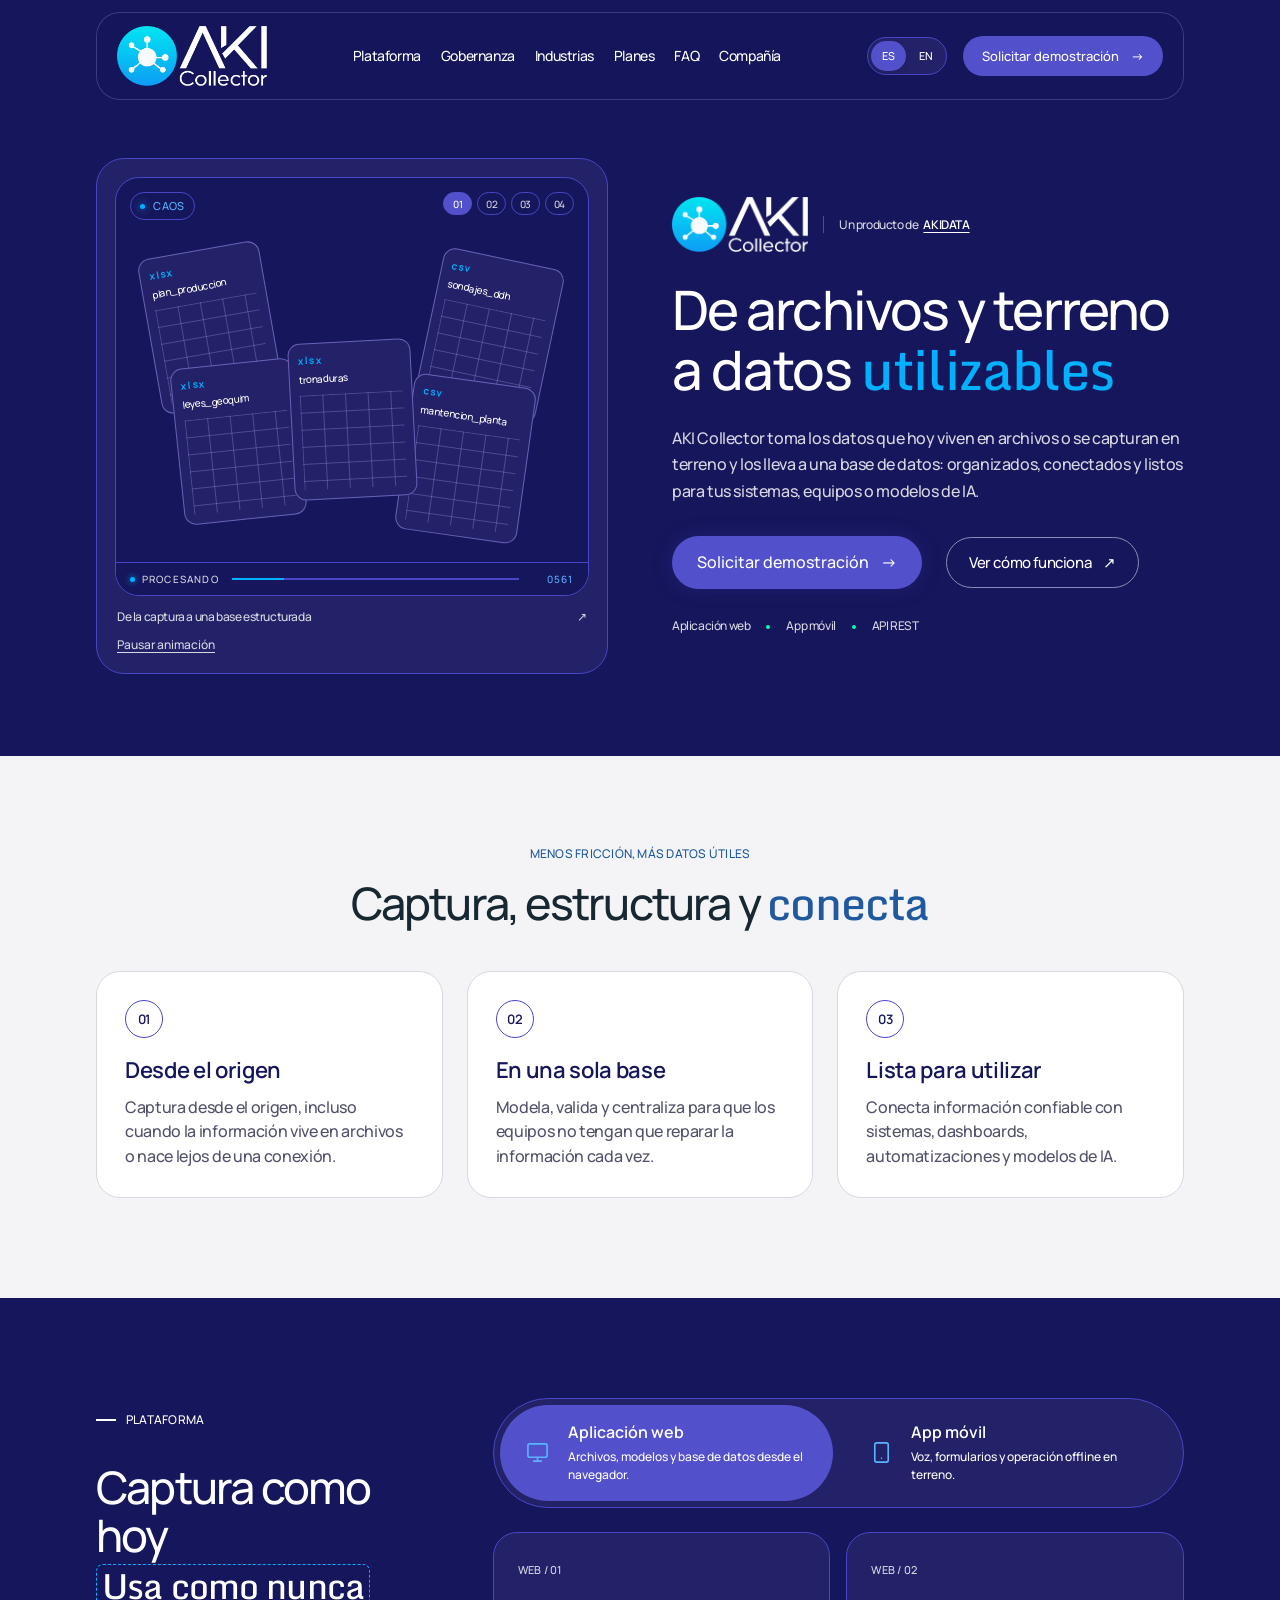
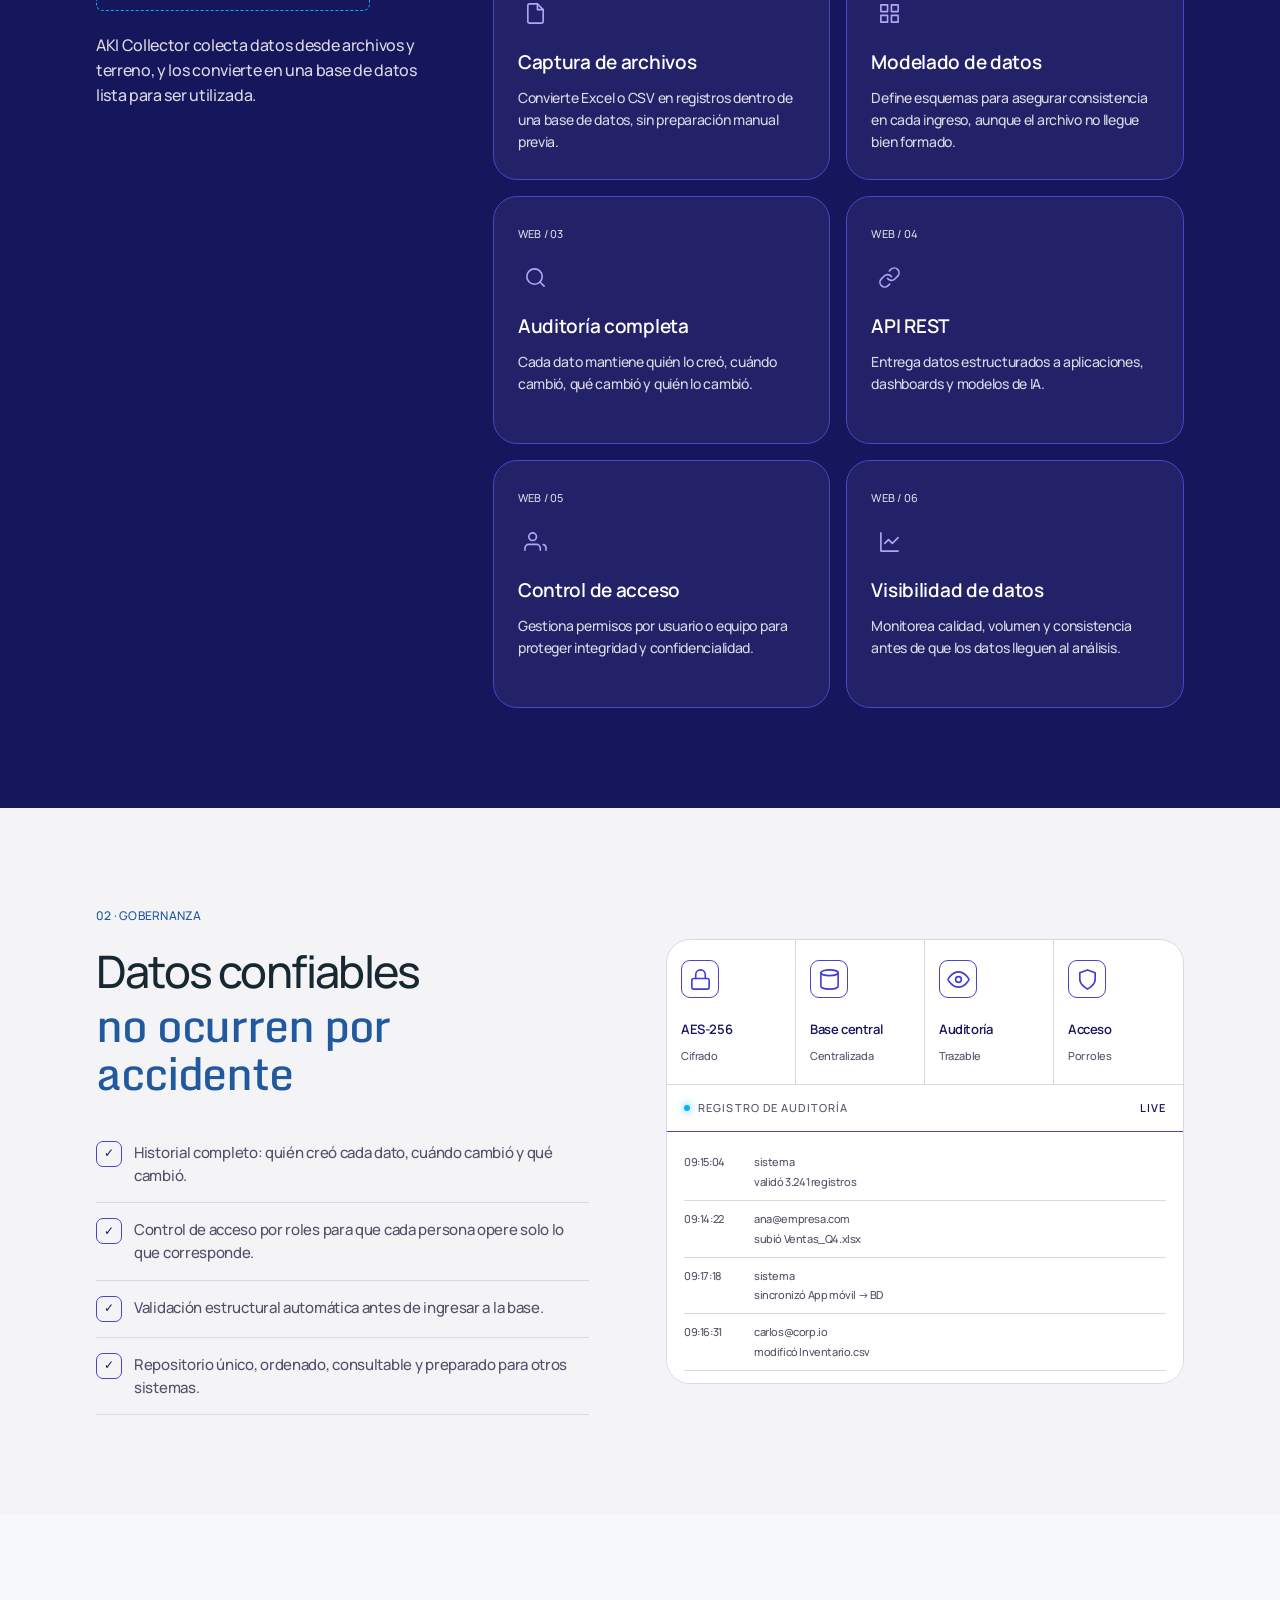
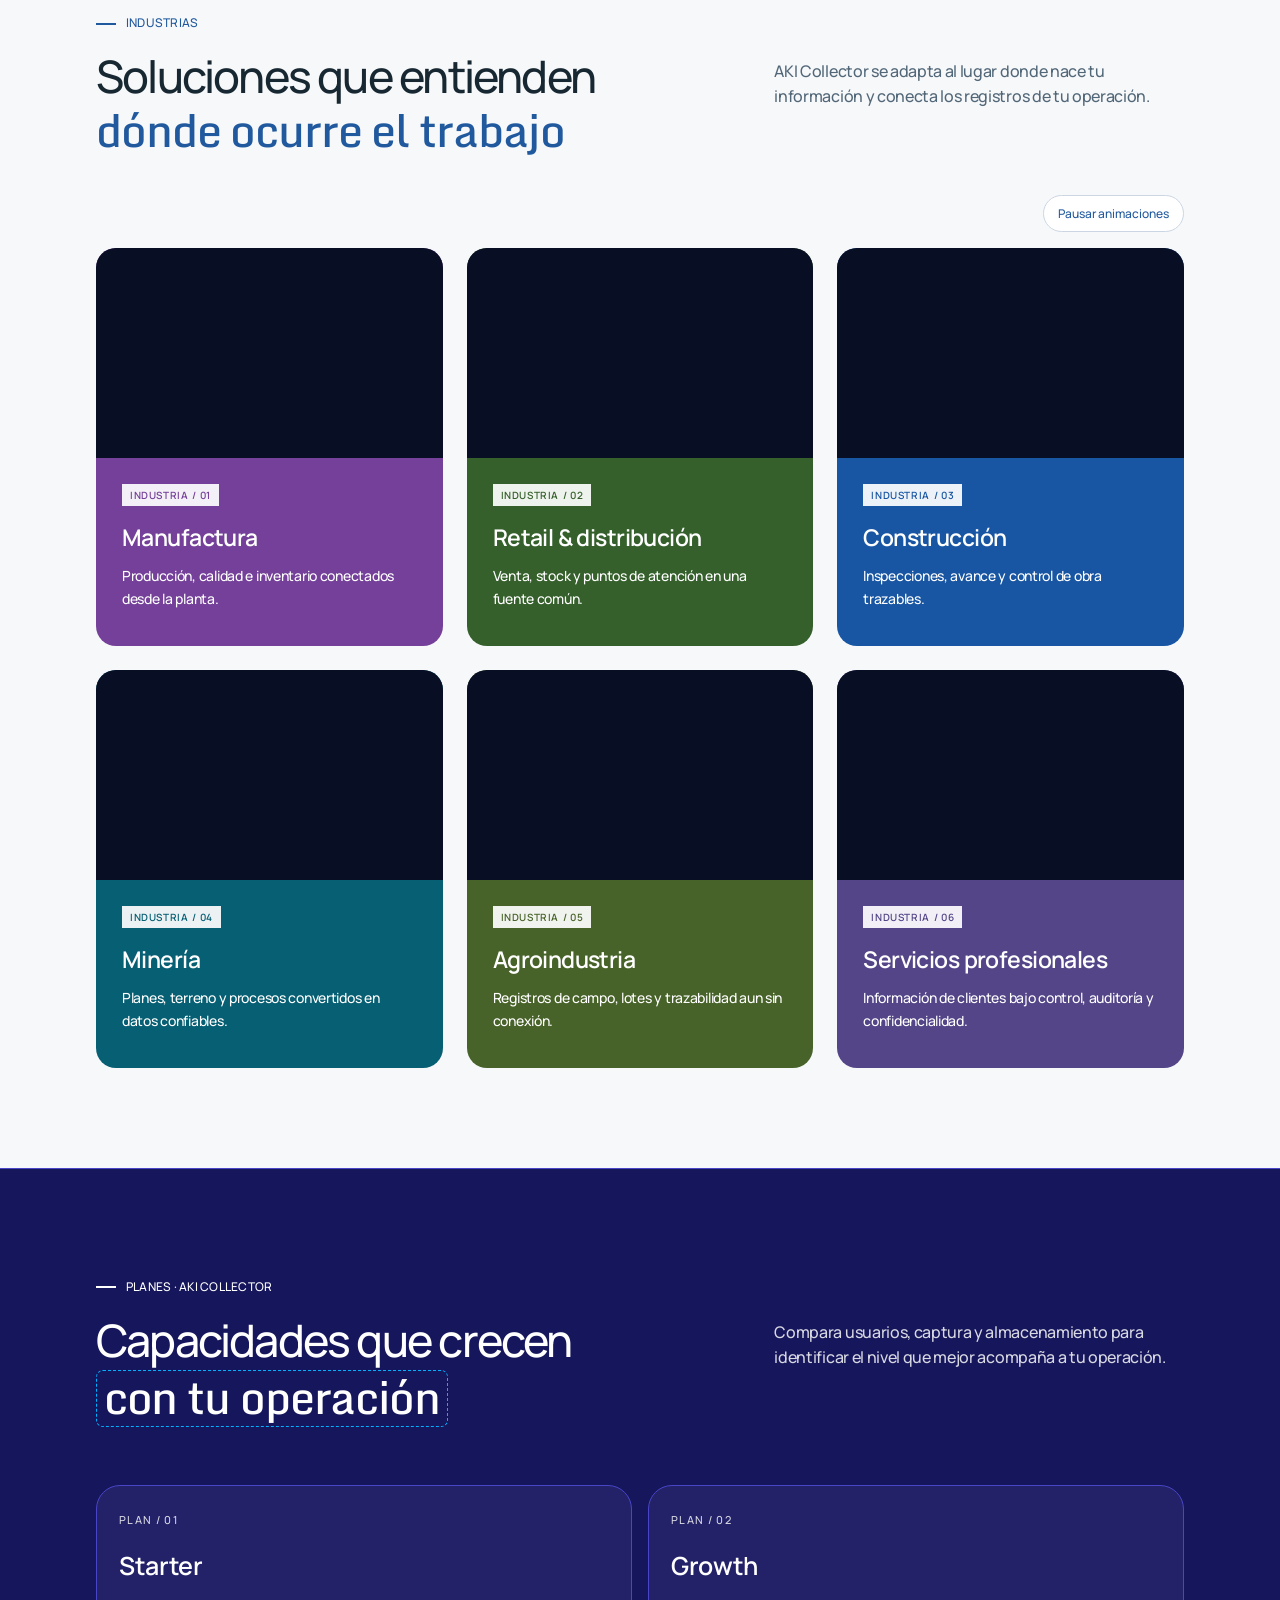
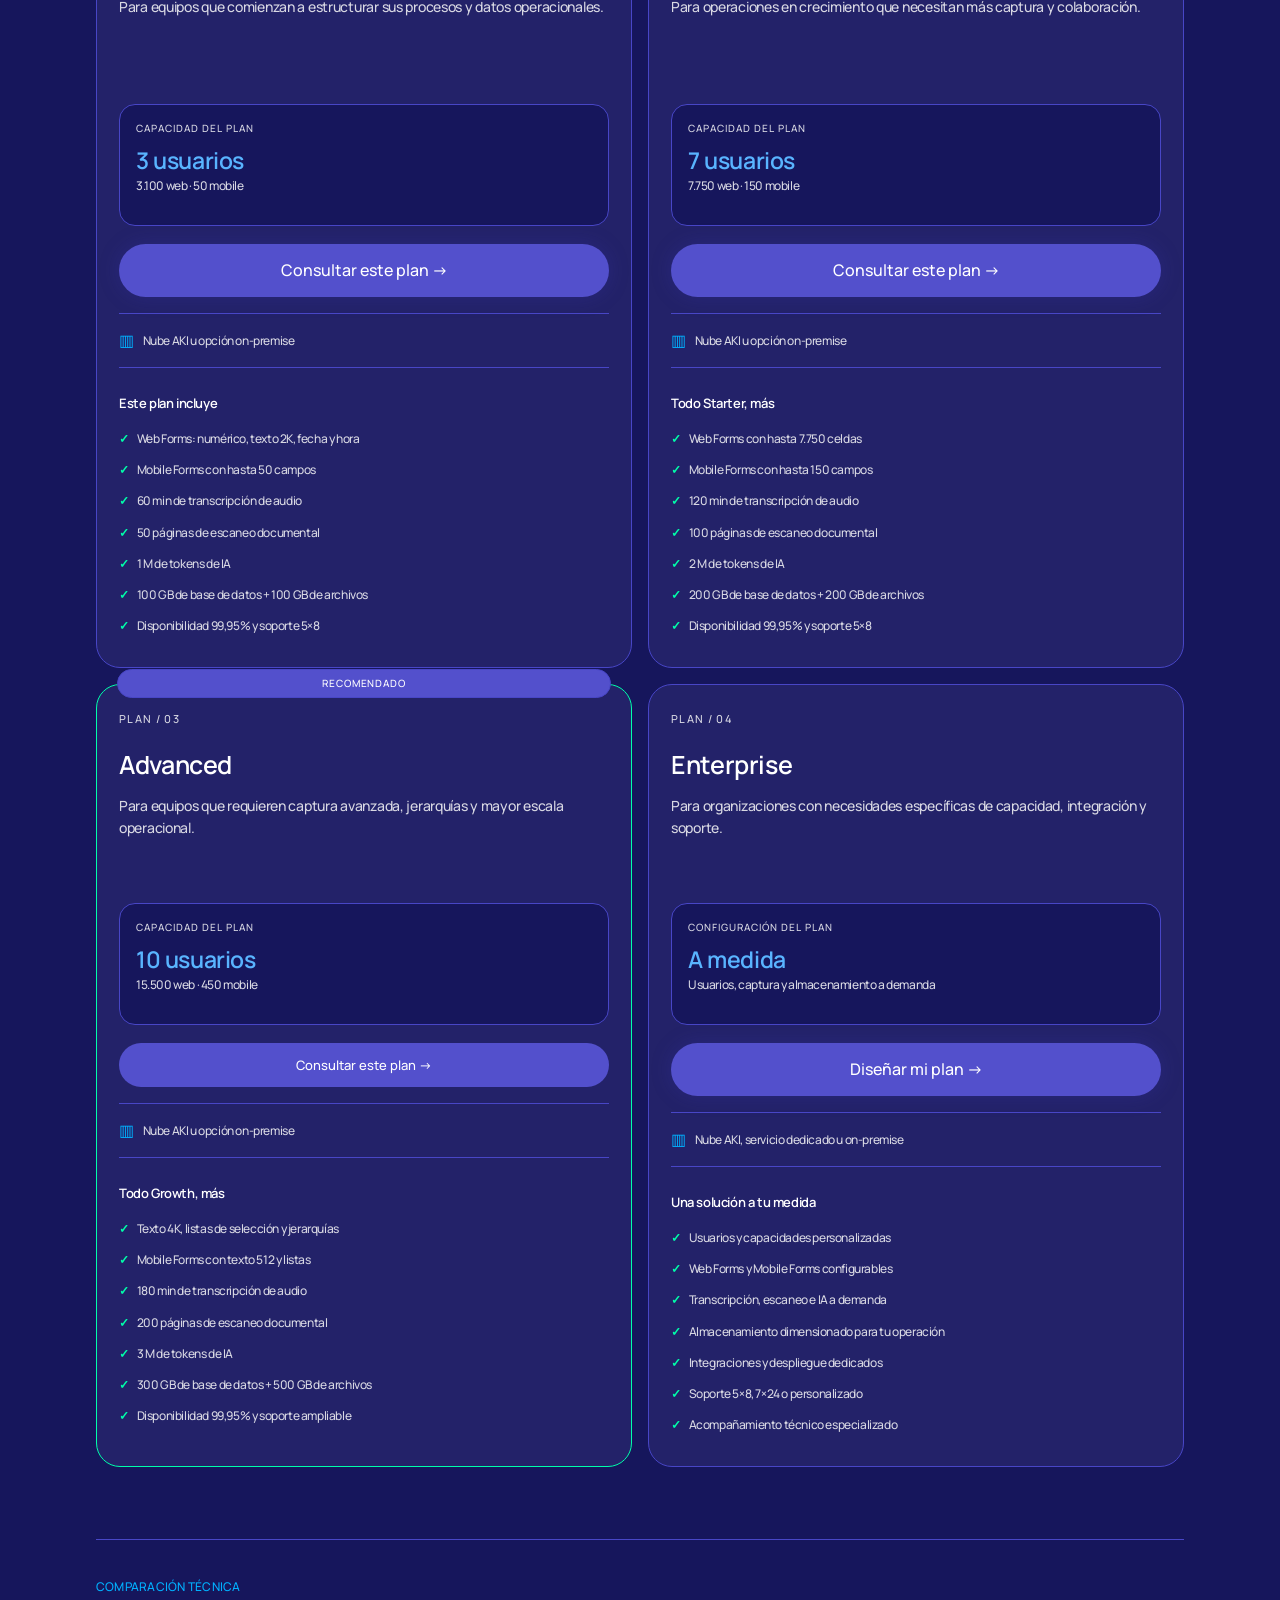
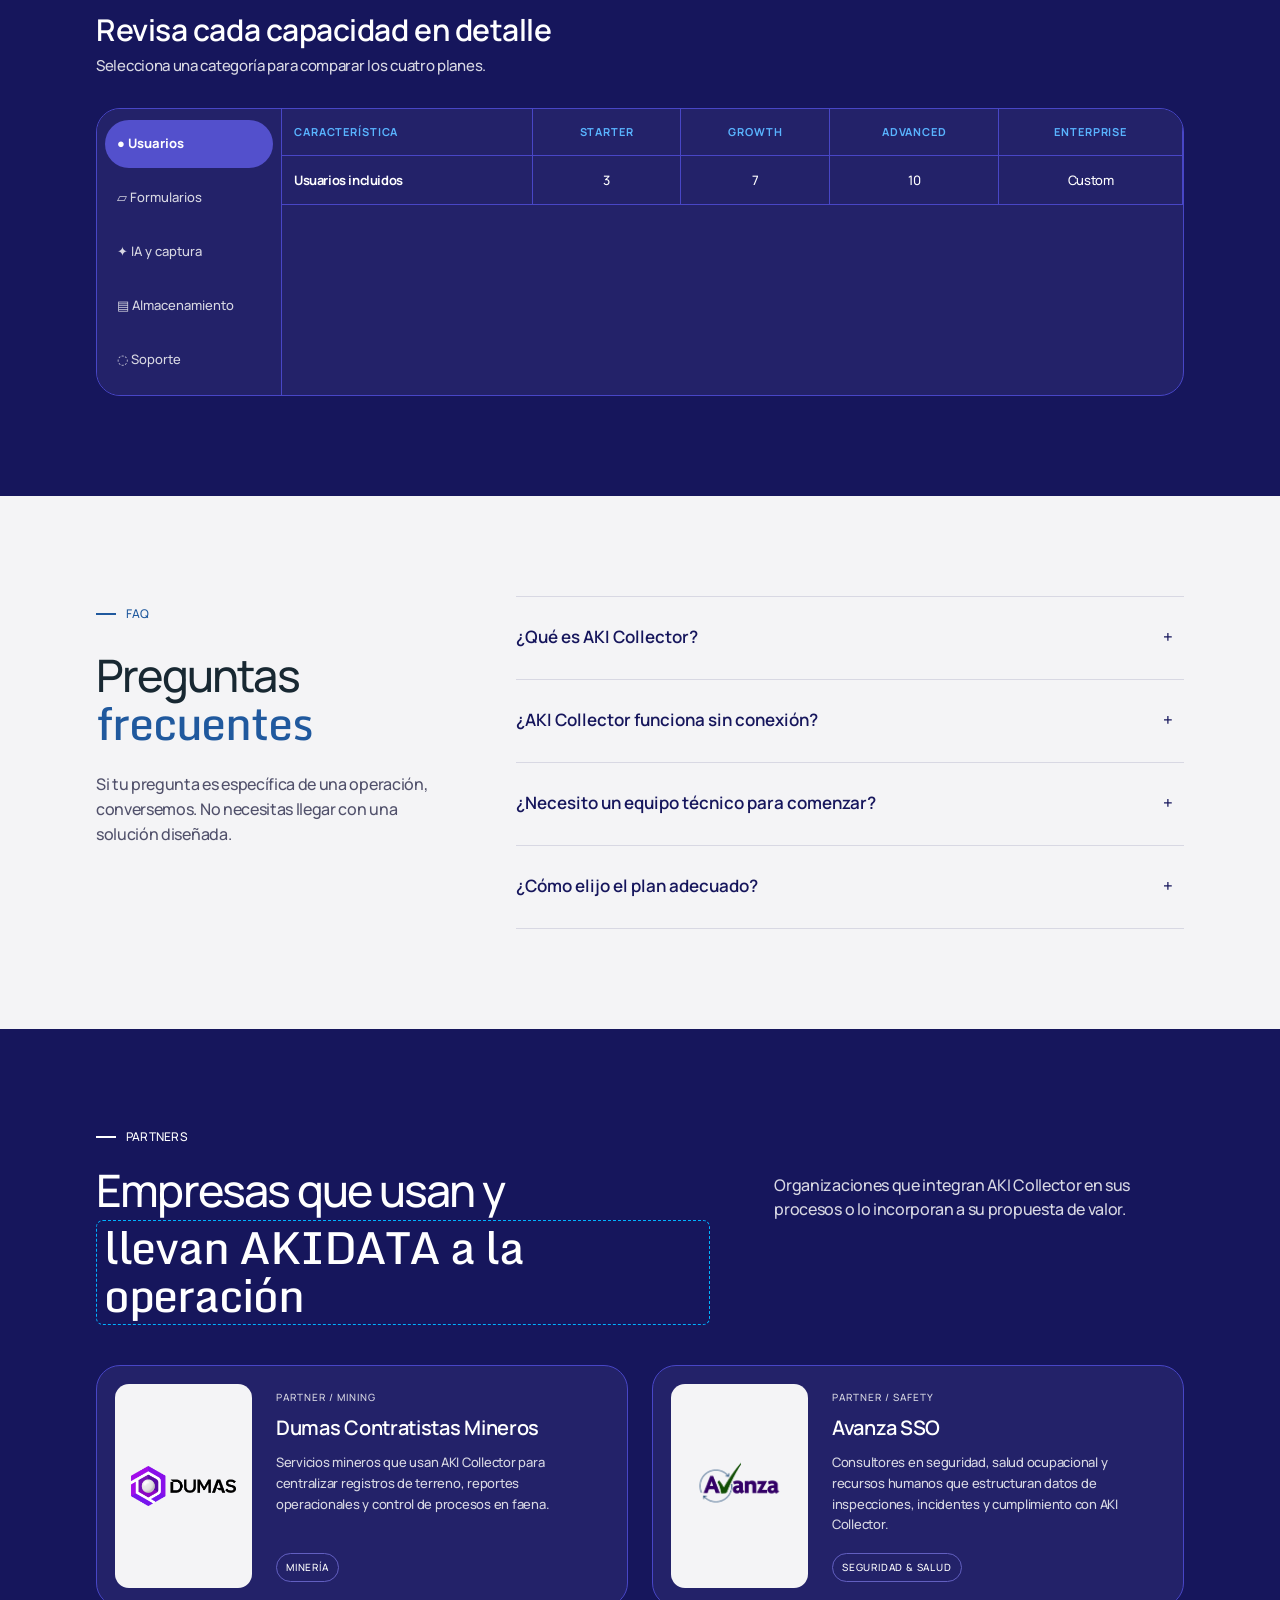
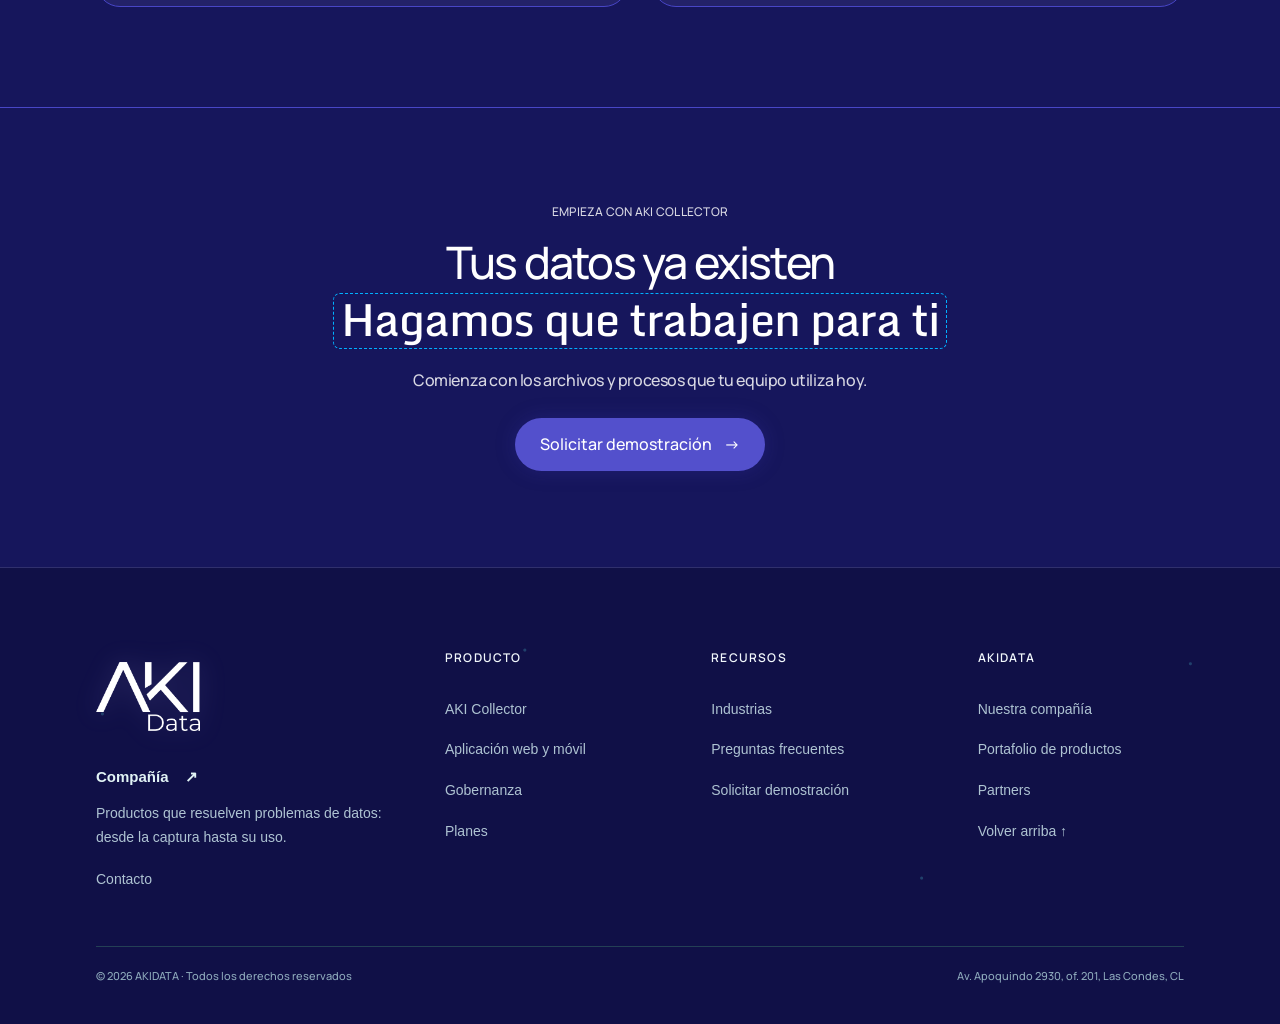
==== commit df188fa0: "Agrega industrias animadas y actualiza direccion del footer" ====
--- a/index.html
+++ b/index.html
@@ -1,6 +1,6 @@
 <!DOCTYPE html>
 <!-- AKIDATA v21 · Product-first · DESIGN 4 / Impilo adaptation -->
-<html lang="es" data-lang="es" data-theme="mixed" data-version="v21"><head><meta charset="UTF-8"/><meta name="viewport" content="width=device-width,initial-scale=1"/><title>AKI Collector — De archivos y terreno a datos utilizables</title><meta name="description" content="AKI Collector convierte archivos y registros de terreno en una base de datos estructurada. Aplicación web y móvil, captura offline, gobernanza y planes para tu operación."/><meta name="theme-color" content="#16165c"/><meta property="og:title" content="AKI Collector · AKIDATA"/><meta property="og:type" content="website"/><meta property="og:image" content="./assets/akidata-og.png"/><link rel="icon" href="./assets/collector-favicon.svg"/><link rel="stylesheet" href="./assets/site-base.css"/><link rel="stylesheet" href="./assets/site-v18.css"/><link rel="stylesheet" href="./assets/site-v19.css"/><link rel="stylesheet" href="./assets/site-v20.css"/><link rel="stylesheet" href="./assets/site-v21.css"/></head>
+<html lang="es" data-lang="es" data-theme="mixed" data-version="v21"><head><meta charset="UTF-8"/><meta name="viewport" content="width=device-width,initial-scale=1"/><title>AKI Collector — De archivos y terreno a datos utilizables</title><meta name="description" content="AKI Collector convierte archivos y registros de terreno en una base de datos estructurada. Aplicación web y móvil, captura offline, gobernanza y planes para tu operación."/><meta name="theme-color" content="#16165c"/><meta property="og:title" content="AKI Collector · AKIDATA"/><meta property="og:type" content="website"/><meta property="og:image" content="./assets/akidata-og.png"/><link rel="icon" href="./assets/collector-favicon.svg"/><link rel="stylesheet" href="./assets/site-base.css"/><link rel="stylesheet" href="./assets/site-v18.css"/><link rel="stylesheet" href="./assets/site-v19.css"/><link rel="stylesheet" href="./assets/site-v20.css"/><link rel="stylesheet" href="./assets/site-v21.css"/><link rel="stylesheet" href="./assets/industry-motion.css"/></head>
 <body class="product-page"><a class="skip-link" href="#mainContent"><span class="es">Saltar al contenido</span><span class="en">Skip to content</span></a><nav class="site-nav" id="siteNav" aria-label="Navegación principal / Main navigation">
   <a class="product-brand" href="#home" aria-label="AKI Collector · Inicio / Home"><img src="./assets/logo-white.png" alt="AKI Collector" width="150" height="62"/></a>
   <ul class="nav-links">
@@ -78,14 +78,15 @@
           <p class="en">AKI Collector adapts to where your information originates and connects your operational records.</p>
         </header>
 
+        <div class="industry-motion-toolbar" hidden><button class="industry-motion-toggle" type="button" aria-pressed="false" aria-controls="industryCards"><span class="motion-pause"><span class="es">Pausar animaciones</span><span class="en">Pause animations</span></span><span class="motion-start"><span class="es">Reproducir animaciones</span><span class="en">Play animations</span></span></button></div>
         <div class="industry-table-scene reveal">
-          <div class="industry-stories">
-            <article class="industry-story industry-manufacturing"><div class="industry-media"><img src="./assets/industry-manufacturing.webp" alt="" width="960" height="640" loading="lazy" decoding="async"/></div><div class="industry-story-body"><span class="industry-label"><span class="es">INDUSTRIA</span><span class="en">INDUSTRY</span> / 01</span><h3 class="es">Manufactura</h3><h3 class="en">Manufacturing</h3><p class="es">Producción, calidad e inventario conectados desde la planta.</p><p class="en">Production, quality, and inventory connected from the plant.</p></div></article>
-            <article class="industry-story industry-retail"><div class="industry-media"><img src="./assets/industry-retail.webp" alt="" width="960" height="640" loading="lazy" decoding="async"/></div><div class="industry-story-body"><span class="industry-label"><span class="es">INDUSTRIA</span><span class="en">INDUSTRY</span> / 02</span><h3>Retail &amp; <span class="es">distribución</span><span class="en">distribution</span></h3><p class="es">Venta, stock y puntos de atención en una fuente común.</p><p class="en">Sales, stock, and service points in one common source.</p></div></article>
-            <article class="industry-story industry-construction"><div class="industry-media"><img src="./assets/industry-construction.webp" alt="" width="960" height="640" loading="lazy" decoding="async"/></div><div class="industry-story-body"><span class="industry-label"><span class="es">INDUSTRIA</span><span class="en">INDUSTRY</span> / 03</span><h3 class="es">Construcción</h3><h3 class="en">Construction</h3><p class="es">Inspecciones, avance y control de obra trazables.</p><p class="en">Traceable inspections, progress, and site control.</p></div></article>
-            <article class="industry-story industry-mining"><div class="industry-media"><img src="./assets/industry-mining.webp" alt="" width="960" height="640" loading="lazy" decoding="async"/></div><div class="industry-story-body"><span class="industry-label"><span class="es">INDUSTRIA</span><span class="en">INDUSTRY</span> / 04</span><h3 class="es">Minería</h3><h3 class="en">Mining</h3><p class="es">Planes, terreno y procesos convertidos en datos confiables.</p><p class="en">Plans, field work, and processes turned into trusted data.</p></div></article>
-            <article class="industry-story industry-agriculture"><div class="industry-media"><img src="./assets/industry-agriculture.webp" alt="" width="960" height="640" loading="lazy" decoding="async"/></div><div class="industry-story-body"><span class="industry-label"><span class="es">INDUSTRIA</span><span class="en">INDUSTRY</span> / 05</span><h3 class="es">Agroindustria</h3><h3 class="en">Agribusiness</h3><p class="es">Registros de campo, lotes y trazabilidad aun sin conexión.</p><p class="en">Field records, lots, and traceability even without connectivity.</p></div></article>
-            <article class="industry-story industry-services"><div class="industry-media"><img src="./assets/industry-services.webp" alt="" width="960" height="640" loading="lazy" decoding="async"/></div><div class="industry-story-body"><span class="industry-label"><span class="es">INDUSTRIA</span><span class="en">INDUSTRY</span> / 06</span><h3 class="es">Servicios profesionales</h3><h3 class="en">Professional services</h3><p class="es">Información de clientes bajo control, auditoría y confidencialidad.</p><p class="en">Client information under control, audit, and confidentiality.</p></div></article>
+          <div class="industry-stories" id="industryCards">
+            <article class="industry-story industry-manufacturing"><div class="industry-media"><img src="./assets/industry-manufacturing-pixel.webp" data-industry-poster="./assets/industry-manufacturing-pixel.webp" data-industry-motion="./assets/industry-manufacturing-pixel.gif" alt="" width="960" height="640" loading="lazy" decoding="async"/></div><div class="industry-story-body"><span class="industry-label"><span class="es">INDUSTRIA</span><span class="en">INDUSTRY</span> / 01</span><h3 class="es">Manufactura</h3><h3 class="en">Manufacturing</h3><p class="es">Producción, calidad e inventario conectados desde la planta.</p><p class="en">Production, quality, and inventory connected from the plant.</p></div></article>
+            <article class="industry-story industry-retail"><div class="industry-media"><img src="./assets/industry-retail-pixel.webp" data-industry-poster="./assets/industry-retail-pixel.webp" data-industry-motion="./assets/industry-retail-pixel.gif" alt="" width="960" height="640" loading="lazy" decoding="async"/></div><div class="industry-story-body"><span class="industry-label"><span class="es">INDUSTRIA</span><span class="en">INDUSTRY</span> / 02</span><h3>Retail &amp; <span class="es">distribución</span><span class="en">distribution</span></h3><p class="es">Venta, stock y puntos de atención en una fuente común.</p><p class="en">Sales, stock, and service points in one common source.</p></div></article>
+            <article class="industry-story industry-construction"><div class="industry-media"><img src="./assets/industry-construction-pixel.webp" data-industry-poster="./assets/industry-construction-pixel.webp" data-industry-motion="./assets/industry-construction-pixel.gif" alt="" width="960" height="640" loading="lazy" decoding="async"/></div><div class="industry-story-body"><span class="industry-label"><span class="es">INDUSTRIA</span><span class="en">INDUSTRY</span> / 03</span><h3 class="es">Construcción</h3><h3 class="en">Construction</h3><p class="es">Inspecciones, avance y control de obra trazables.</p><p class="en">Traceable inspections, progress, and site control.</p></div></article>
+            <article class="industry-story industry-mining"><div class="industry-media"><img src="./assets/industry-mining-pixel.webp" data-industry-poster="./assets/industry-mining-pixel.webp" data-industry-motion="./assets/industry-mining-pixel.gif" alt="" width="960" height="640" loading="lazy" decoding="async"/></div><div class="industry-story-body"><span class="industry-label"><span class="es">INDUSTRIA</span><span class="en">INDUSTRY</span> / 04</span><h3 class="es">Minería</h3><h3 class="en">Mining</h3><p class="es">Planes, terreno y procesos convertidos en datos confiables.</p><p class="en">Plans, field work, and processes turned into trusted data.</p></div></article>
+            <article class="industry-story industry-agriculture"><div class="industry-media"><img src="./assets/industry-agriculture-pixel.webp" data-industry-poster="./assets/industry-agriculture-pixel.webp" data-industry-motion="./assets/industry-agriculture-pixel.gif" alt="" width="960" height="640" loading="lazy" decoding="async"/></div><div class="industry-story-body"><span class="industry-label"><span class="es">INDUSTRIA</span><span class="en">INDUSTRY</span> / 05</span><h3 class="es">Agroindustria</h3><h3 class="en">Agribusiness</h3><p class="es">Registros de campo, lotes y trazabilidad aun sin conexión.</p><p class="en">Field records, lots, and traceability even without connectivity.</p></div></article>
+            <article class="industry-story industry-services"><div class="industry-media"><img src="./assets/industry-services-pixel.webp" data-industry-poster="./assets/industry-services-pixel.webp" data-industry-motion="./assets/industry-services-pixel.gif" alt="" width="960" height="640" loading="lazy" decoding="async"/></div><div class="industry-story-body"><span class="industry-label"><span class="es">INDUSTRIA</span><span class="en">INDUSTRY</span> / 06</span><h3 class="es">Servicios profesionales</h3><h3 class="en">Professional services</h3><p class="es">Información de clientes bajo control, auditoría y confidencialidad.</p><p class="en">Client information under control, audit, and confidentiality.</p></div></article>
           </div>
         </div>
       </div>
@@ -144,6 +145,6 @@
         </div>
       </div>
     </section>
-<section class="final-cta dark-section"><div class="page-wide closing-content"><span class="eyebrow"><span class="es">EMPIEZA CON AKI COLLECTOR</span><span class="en">START WITH AKI COLLECTOR</span></span><h2><span class="es">Tus datos ya existen <em>Hagamos que trabajen para ti</em></span><span class="en">Your data already exists <em>Make it work for you</em></span></h2><p><span class="es">Comienza con los archivos y procesos que tu equipo utiliza hoy.</span><span class="en">Start with the files and processes your team uses today.</span></p><button class="button button-green" type="button" data-open-contact><span class="es">Solicitar demostración</span><span class="en">Request a demo</span> <span aria-hidden="true">→</span></button></div></section></main><footer class="site-footer"><div class="page-wide footer-grid"><div class="footer-brand"><a class="company-lockup" href="./company.html"><img src="./assets/akidata-wordmark-white.png" alt="AKIDATA"/><strong>AKIDATA</strong></a><a class="company-link" href="./company.html"><span class="es">Compañía</span><span class="en">Company</span> <span aria-hidden="true">↗</span></a><p><span class="es">Productos que resuelven problemas de datos: desde la captura hasta su uso.</span><span class="en">Products that solve data problems, from capture through use.</span></p><button type="button" data-open-contact><span class="es">Contacto</span><span class="en">Contact</span></button></div><div class="footer-column"><h3><span class="es">Producto</span><span class="en">Product</span></h3><a href="#home">AKI Collector</a><a href="#platform"><span class="es">Aplicación web y móvil</span><span class="en">Web and mobile app</span></a><a href="#governance"><span class="es">Gobernanza</span><span class="en">Governance</span></a><a href="#plans"><span class="es">Planes</span><span class="en">Plans</span></a></div><div class="footer-column"><h3><span class="es">Recursos</span><span class="en">Resources</span></h3><a href="#industries"><span class="es">Industrias</span><span class="en">Industries</span></a><a href="#faq"><span class="es">Preguntas frecuentes</span><span class="en">Frequently asked questions</span></a><button type="button" data-open-contact><span class="es">Solicitar demostración</span><span class="en">Request a demo</span></button></div><div class="footer-column"><h3>AKIDATA</h3><a href="./company.html"><span class="es">Nuestra compañía</span><span class="en">Our company</span></a><a href="./company.html#products"><span class="es">Portafolio de productos</span><span class="en">Product portfolio</span></a><a href="#partners">Partners</a><a href="#home"><span class="es">Volver arriba</span><span class="en">Back to top</span> ↑</a></div></div><div class="page-wide footer-bottom"><span>© <span id="currentYear"></span> AKIDATA · <span class="es">Todos los derechos reservados</span><span class="en">All rights reserved</span></span><span>SANTIAGO, CL</span></div></footer><div class="modal-backdrop" id="contactModal" role="dialog" aria-modal="true" aria-hidden="true" aria-labelledby="contactTitleEs">
+<section class="final-cta dark-section"><div class="page-wide closing-content"><span class="eyebrow"><span class="es">EMPIEZA CON AKI COLLECTOR</span><span class="en">START WITH AKI COLLECTOR</span></span><h2><span class="es">Tus datos ya existen <em>Hagamos que trabajen para ti</em></span><span class="en">Your data already exists <em>Make it work for you</em></span></h2><p><span class="es">Comienza con los archivos y procesos que tu equipo utiliza hoy.</span><span class="en">Start with the files and processes your team uses today.</span></p><button class="button button-green" type="button" data-open-contact><span class="es">Solicitar demostración</span><span class="en">Request a demo</span> <span aria-hidden="true">→</span></button></div></section></main><footer class="site-footer"><div class="page-wide footer-grid"><div class="footer-brand"><a class="company-lockup" href="./company.html"><img src="./assets/akidata-wordmark-white.png" alt="AKIDATA"/><strong>AKIDATA</strong></a><a class="company-link" href="./company.html"><span class="es">Compañía</span><span class="en">Company</span> <span aria-hidden="true">↗</span></a><p><span class="es">Productos que resuelven problemas de datos: desde la captura hasta su uso.</span><span class="en">Products that solve data problems, from capture through use.</span></p><button type="button" data-open-contact><span class="es">Contacto</span><span class="en">Contact</span></button></div><div class="footer-column"><h3><span class="es">Producto</span><span class="en">Product</span></h3><a href="#home">AKI Collector</a><a href="#platform"><span class="es">Aplicación web y móvil</span><span class="en">Web and mobile app</span></a><a href="#governance"><span class="es">Gobernanza</span><span class="en">Governance</span></a><a href="#plans"><span class="es">Planes</span><span class="en">Plans</span></a></div><div class="footer-column"><h3><span class="es">Recursos</span><span class="en">Resources</span></h3><a href="#industries"><span class="es">Industrias</span><span class="en">Industries</span></a><a href="#faq"><span class="es">Preguntas frecuentes</span><span class="en">Frequently asked questions</span></a><button type="button" data-open-contact><span class="es">Solicitar demostración</span><span class="en">Request a demo</span></button></div><div class="footer-column"><h3>AKIDATA</h3><a href="./company.html"><span class="es">Nuestra compañía</span><span class="en">Our company</span></a><a href="./company.html#products"><span class="es">Portafolio de productos</span><span class="en">Product portfolio</span></a><a href="#partners">Partners</a><a href="#home"><span class="es">Volver arriba</span><span class="en">Back to top</span> ↑</a></div></div><div class="page-wide footer-bottom"><span>© <span id="currentYear"></span> AKIDATA · <span class="es">Todos los derechos reservados</span><span class="en">All rights reserved</span></span><span>Av. Apoquindo 2930, of. 201, Las Condes, CL</span></div></footer><div class="modal-backdrop" id="contactModal" role="dialog" aria-modal="true" aria-hidden="true" aria-labelledby="contactTitleEs">
     <div class="contact-modal"><button class="modal-close" id="modalClose" type="button" aria-label="Cerrar / Close">×</button><div class="modal-intro"><img src="./assets/akidata-logo.png" alt="AKIDATA"/><span class="mono">AKIDATA / CONTACT</span><h2 class="es" id="contactTitleEs">¿Dónde se detienen tus datos?</h2><h2 class="en" id="contactTitleEn">Where does your data get stuck?</h2><p class="es">Describe el proceso, los archivos o la captura que quieres mejorar.</p><p class="en">Describe the process, files, or capture you want to improve.</p></div><form class="contact-form" id="contactForm"><div class="form-row"><label><span class="es">Nombre</span><span class="en">Name</span><input name="name" type="text" autocomplete="name" required/></label><label><span class="es">Empresa</span><span class="en">Company</span><input name="company" type="text" autocomplete="organization" required/></label></div><label>Correo / Email<input name="email" type="email" autocomplete="email" required/></label><label><span class="es">Área</span><span class="en">Area</span><select name="area"><option>Operaciones / Operations</option><option>Datos / Data</option><option>Tecnología / Technology</option><option>Otra / Other</option></select></label><label><span class="es">¿Qué problema quieres resolver?</span><span class="en">What problem do you want to solve?</span><textarea name="challenge" rows="5" required></textarea></label><button class="button button-green" type="submit"><span class="es">Enviar consulta</span><span class="en">Send inquiry</span> →</button><p class="form-status" id="formStatus" role="status" aria-live="polite"></p></form></div>
-  </div><script src="./assets/site-v19.js"></script><script src="./assets/site-v21.js" defer></script></body></html>
+  </div><script src="./assets/site-v19.js"></script><script src="./assets/site-v21.js" defer></script><script src="./assets/industry-motion.js" defer></script></body></html>
--- a/assets/site-v21.css
+++ b/assets/site-v21.css
@@ -1,4 +1,23 @@
 /* v21: balanced Manrope + Monda, bilingual hero typewriters and brand pointers. */
+/* Company-only platform hierarchy. No product-page styles are changed. */
+.company-page .suite-overview{display:flex;align-items:center;justify-content:space-between;gap:40px;padding:36px 40px;border-radius:22px;background:#006b70;color:#fff;margin-bottom:20px}
+.company-page .suite-label{display:block;font-size:10px;line-height:1.6;letter-spacing:.1em;font-weight:600}
+.company-page .suite-overview h3{font-family:Manrope,Arial,sans-serif;font-size:34px;font-weight:500;line-height:1.2;margin:14px 0}
+.company-page .suite-overview p{max-width:76ch;font-size:15px;line-height:1.75;color:#e2f3ee;margin:0}
+.company-page .suite-link{display:flex;align-items:center;gap:22px;flex-shrink:0;border:1px solid #9bd0c4;border-radius:30px;padding:14px 20px;color:#fff;font-size:13px;font-weight:600;transition:background .2s}
+.company-page .suite-link:hover{background:#00565a}
+.company-page .suite-link:focus-visible{outline:2px solid white;outline-offset:5px}
+.company-page .suite-components{display:grid;grid-template-columns:repeat(3,minmax(0,1fr));gap:20px}
+.company-page .suite-component{padding:30px;border-radius:22px;background:#edf5f1;border:1px solid #d9e9e2}
+.company-page .suite-component:nth-child(2){background:#f1f5f2}
+.company-page .suite-component:nth-child(3){background:#e6f0eb}
+.company-page .suite-component .suite-label{color:#42685b}
+.company-page .suite-component h3{font-family:Manrope,Arial,sans-serif;font-size:26px;font-weight:500;line-height:1.25;letter-spacing:-.025em;margin:24px 0 12px;color:#17342c}
+.company-page .suite-component h4{font-family:Monda,Arial,sans-serif;font-size:15px;font-weight:500;line-height:1.5;margin:0 0 16px;color:#006b70}
+.company-page .suite-component p{font-size:14px;line-height:1.8;margin:0;color:#425b52}
+.company-page .suite-note{max-width:90ch;font-size:12px;line-height:1.7;color:#52675f;margin:20px 0 0}
+@media(max-width:1000px){.company-page .suite-overview{align-items:flex-start;flex-direction:column;gap:24px}.company-page .suite-component{padding:24px}.company-page .suite-components{gap:14px}.company-page .suite-component h3{font-size:23px}}
+@media(max-width:760px){.company-page .suite-components{grid-template-columns:1fr}.company-page .suite-overview{padding:28px 24px}.company-page .suite-overview h3{font-size:30px}.company-page .suite-component h3{margin-top:18px}.company-page .suite-note{font-size:12px}}
 @font-face{font-family:Monda;src:url('./monda-variable.ttf') format('truetype');font-weight:400 700;font-style:normal;font-display:swap}
 @font-face{font-family:Manrope;src:url('./manrope-variable.ttf') format('truetype');font-weight:200 800;font-style:normal;font-display:swap}
 .product-page .site-nav .product-brand img{width:150px;height:62px;max-height:none;object-fit:contain}
--- a/assets/industry-motion.css
+++ b/assets/industry-motion.css
@@ -0,0 +1,11 @@
+/* Original v21 card dimensions inherited from site-v20.css; motion only. */
+.product-page .industry-media{background:#080f25}
+.product-page .industry-media img{object-fit:contain;transition:none}
+.product-page .industry-story:hover .industry-media img{transform:none}
+.product-page .industry-motion-toolbar{display:flex;justify-content:flex-end;margin:0 auto 16px}
+.product-page .industry-motion-toolbar[hidden]{display:none}
+.product-page .industry-motion-toggle{border:1px solid #cbd5e3;border-radius:30px;background:#fff;color:#20599e;padding:9px 14px;font:inherit;font-size:12px;cursor:pointer}
+.product-page .industry-motion-toggle:hover{background:#eaf0f8}
+.product-page .industry-motion-toggle:focus-visible{outline:2px solid #20599e;outline-offset:4px}
+.industry-motion-toggle[aria-pressed="false"] .motion-start,.industry-motion-toggle[aria-pressed="true"] .motion-pause{display:none}
+@media(max-width:680px){.product-page .industry-motion-toolbar{max-width:430px}}
